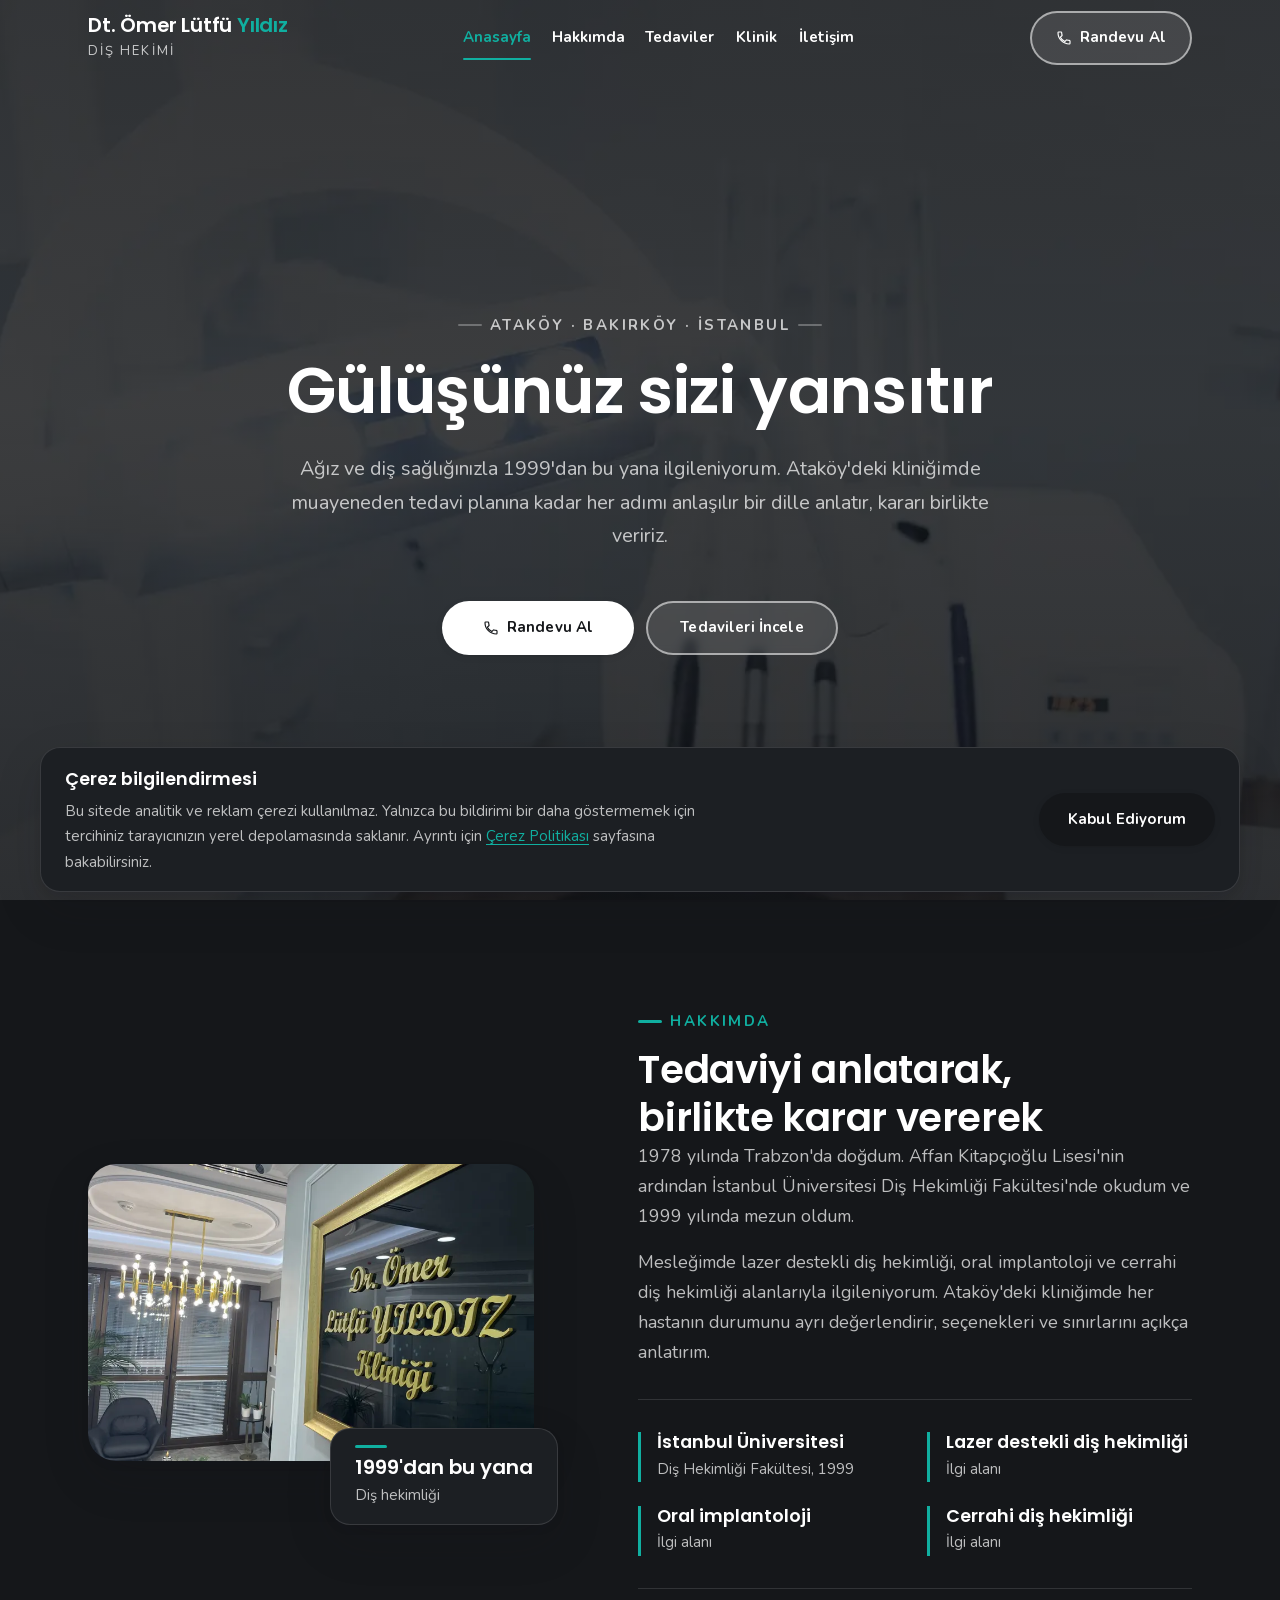
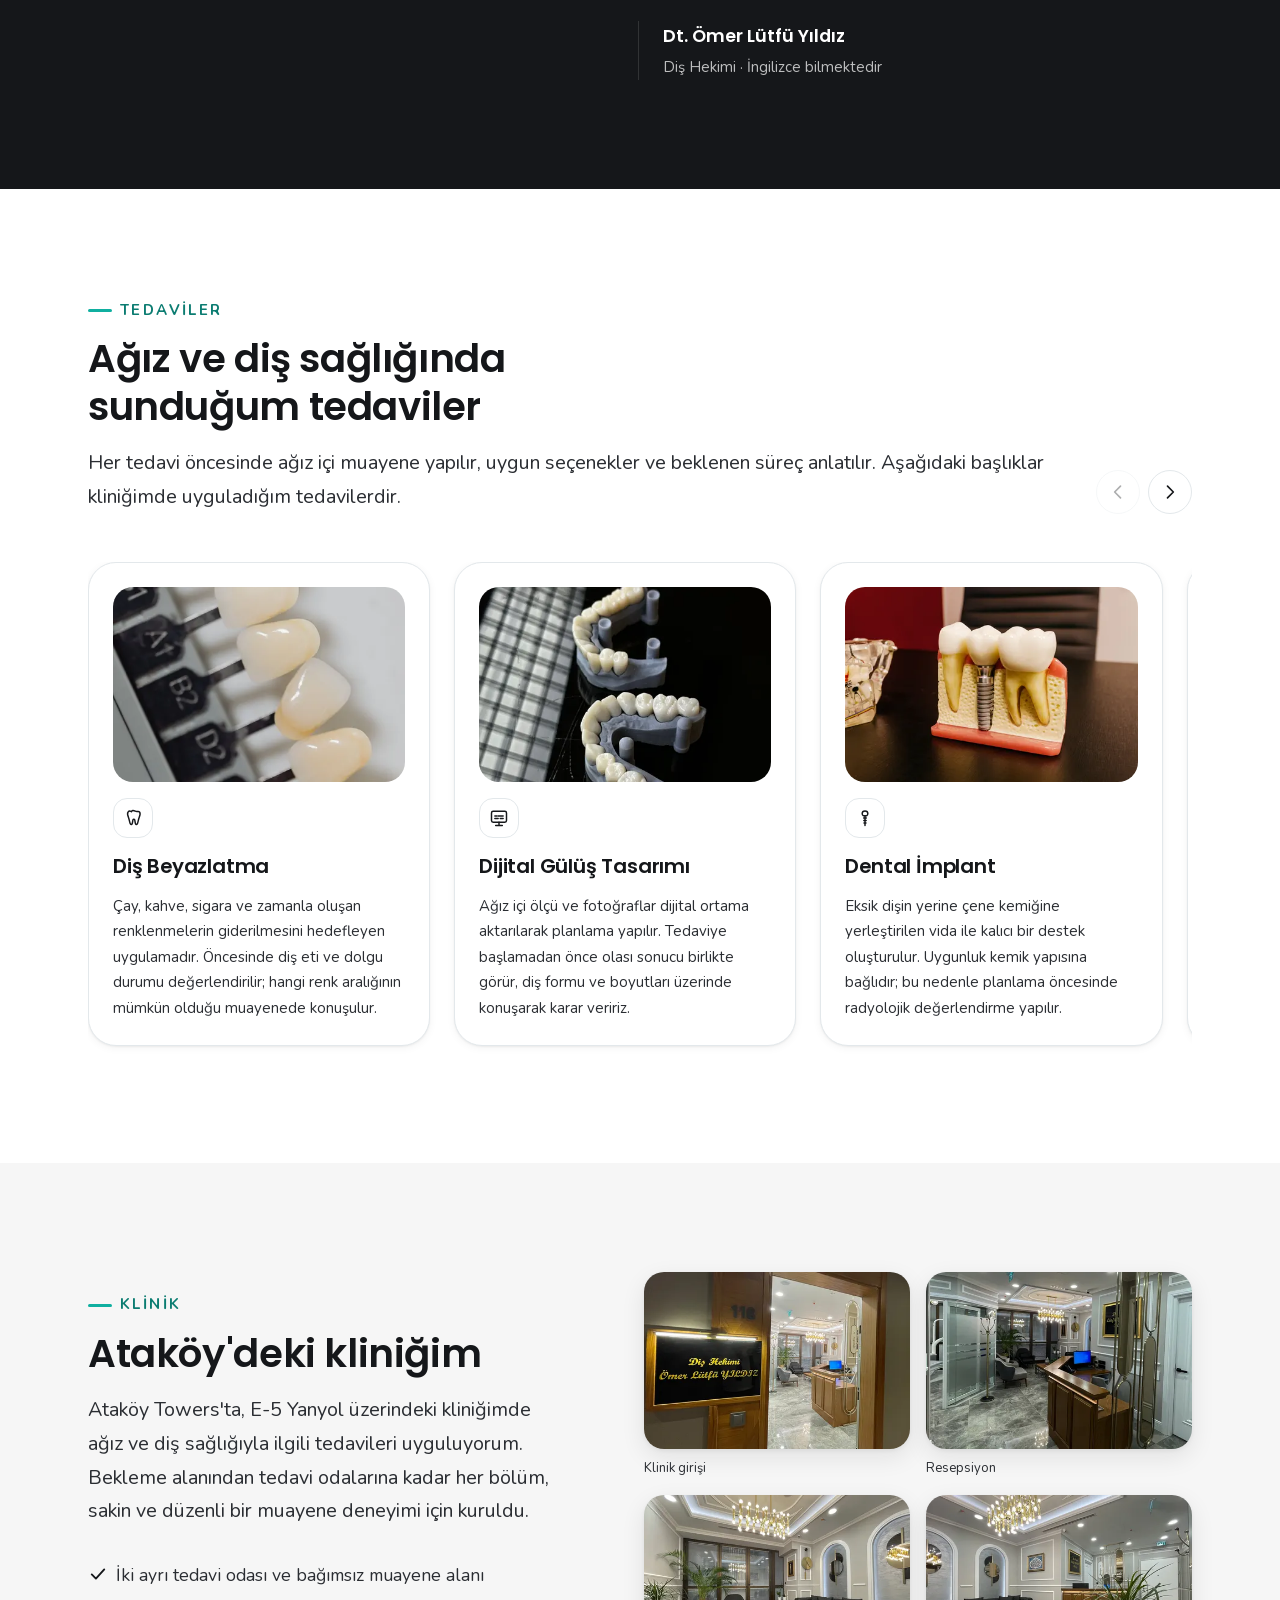
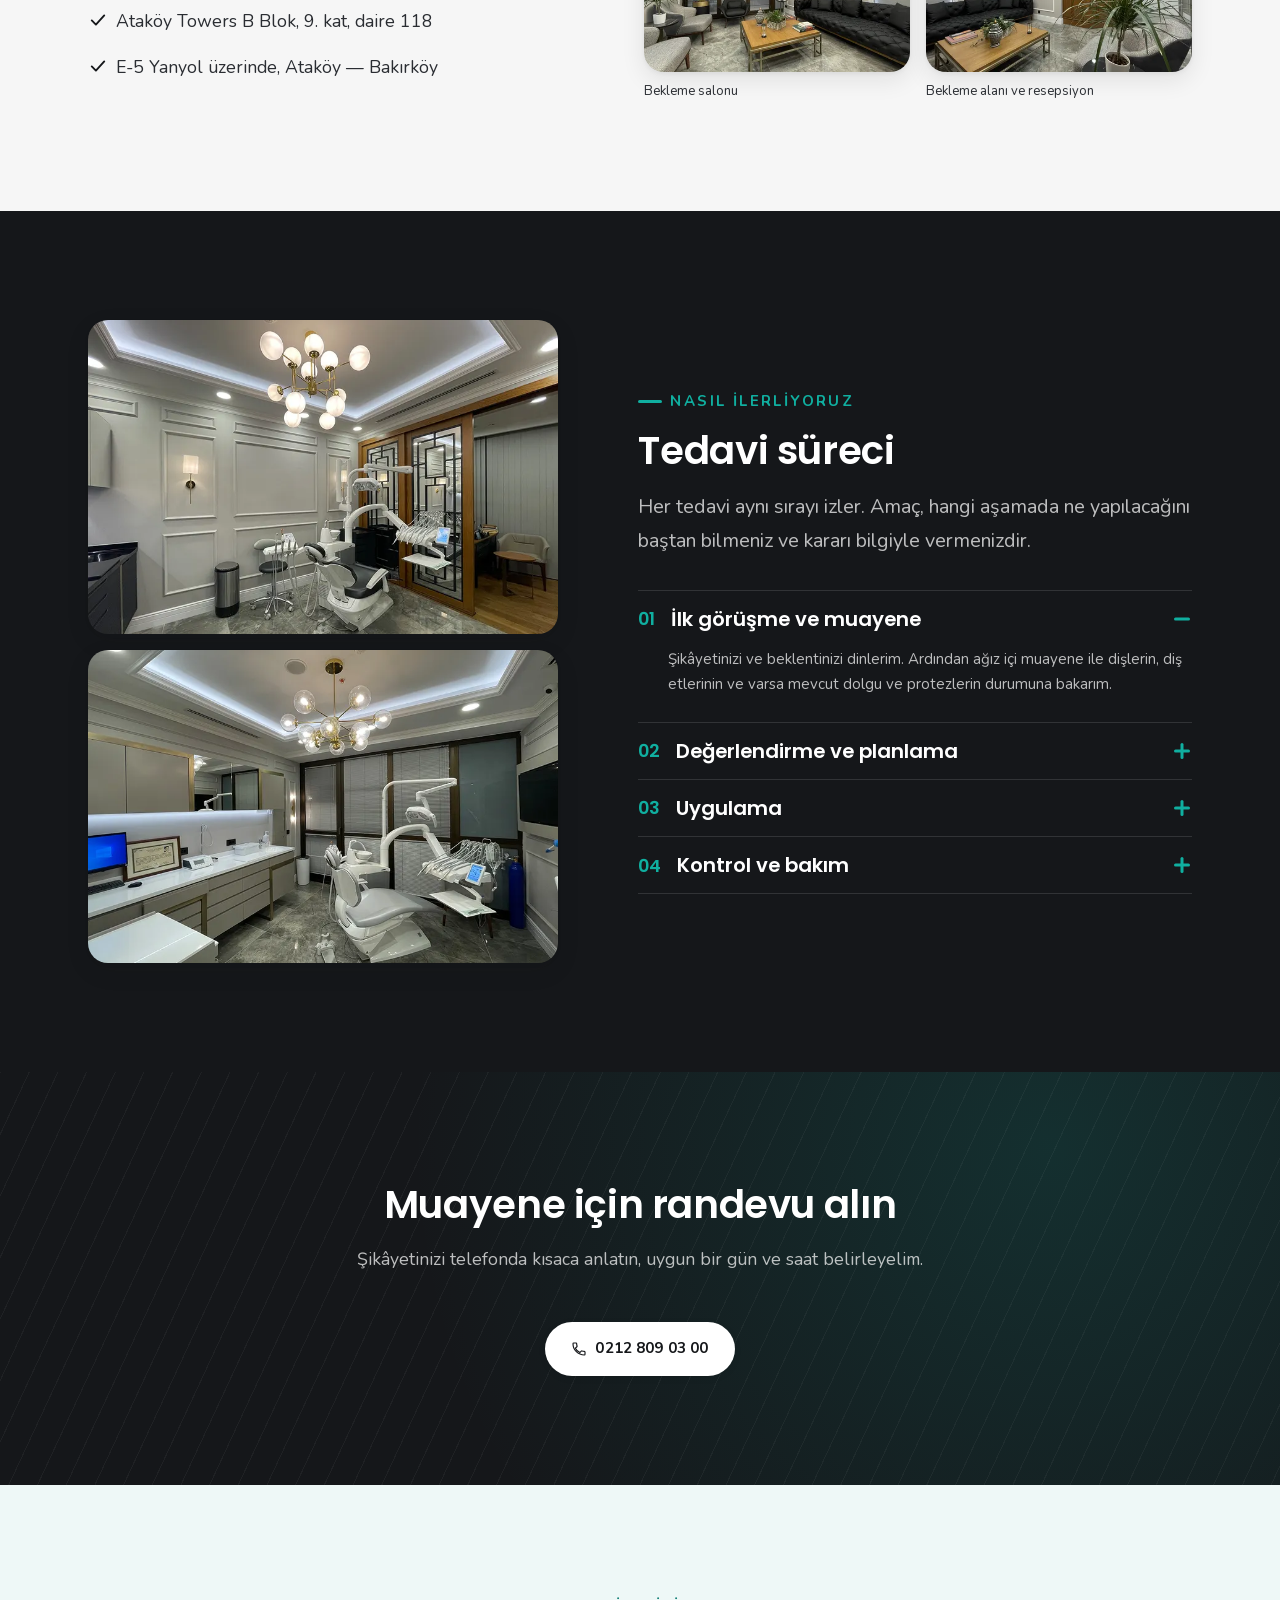
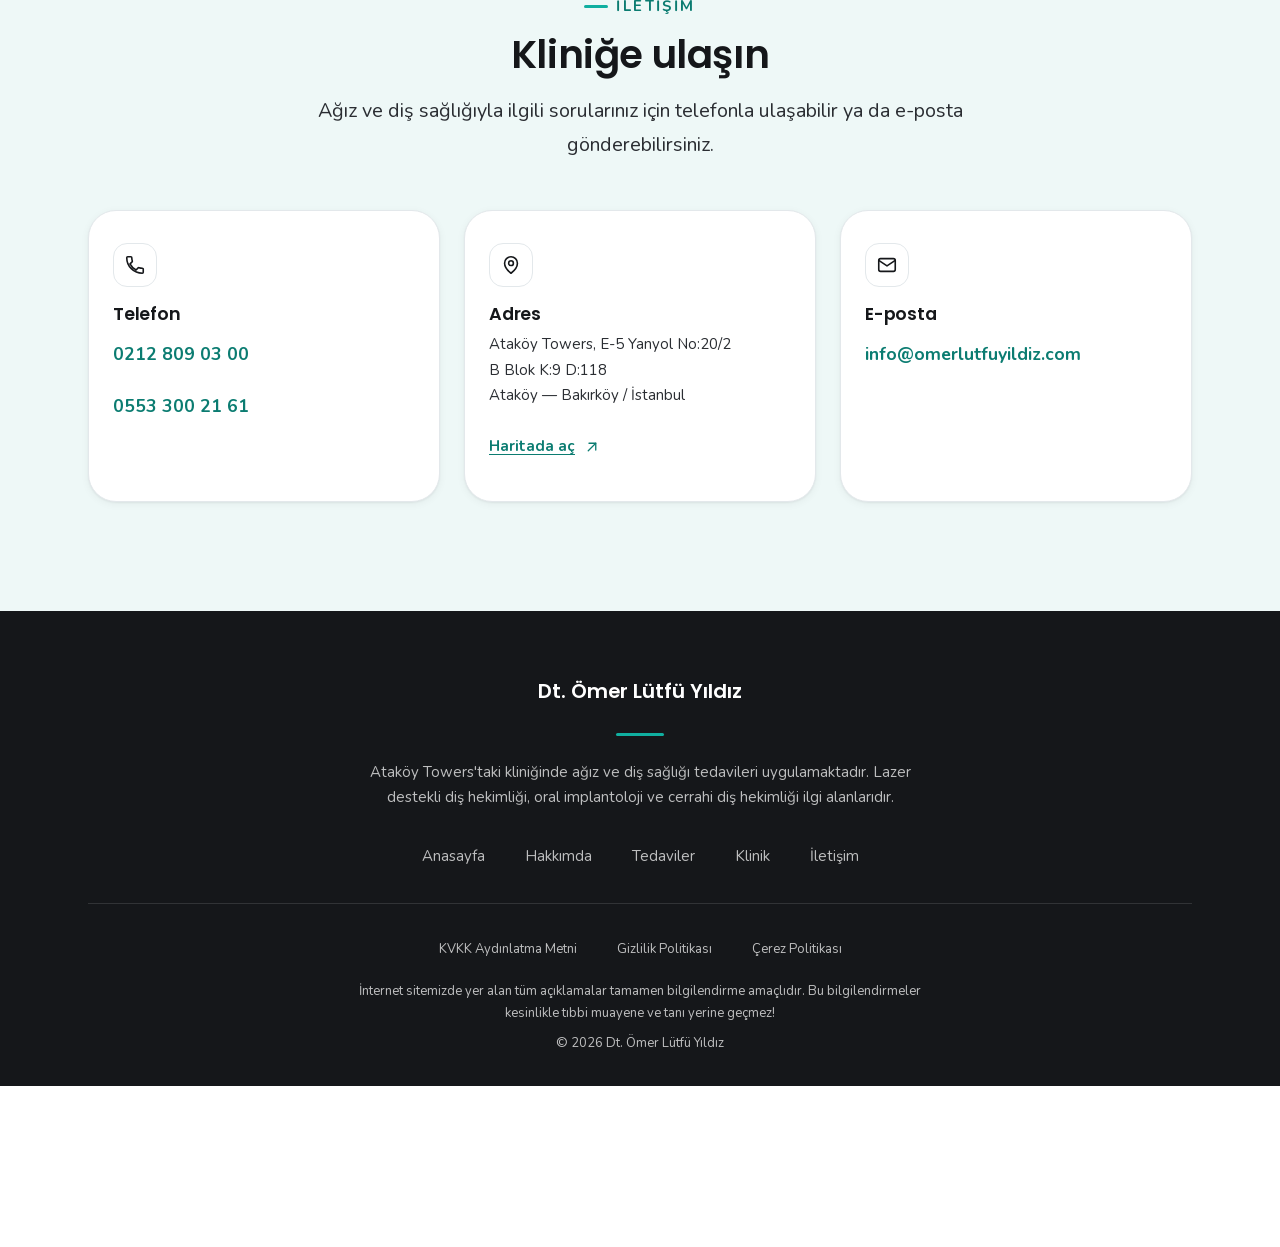
==== index.html @ c4a6704a "feat: put the CTA band on a photo background The appointment band was a flat charcoal block. It now " ====
<!doctype html>
<html lang="tr">
  <head>
    <meta charset="utf-8" />
    <meta name="viewport" content="width=device-width, initial-scale=1" />

    <title>Dt. Ömer Lütfü Yıldız | Diş Hekimi — Ataköy, İstanbul</title>
    <meta
      name="description"
      content="Dt. Ömer Lütfü Yıldız — 1999'dan bu yana diş hekimliği. Lazer destekli diş hekimliği, oral implantoloji ve cerrahi diş hekimliği. Ataköy Towers, Bakırköy / İstanbul."
    />
    <meta name="robots" content="noindex, nofollow" />
    <meta name="theme-color" content="#10afa0" />

    <meta property="og:type" content="website" />
    <meta property="og:locale" content="tr_TR" />
    <meta property="og:site_name" content="Dt. Ömer Lütfü Yıldız" />
    <meta property="og:title" content="Dt. Ömer Lütfü Yıldız | Diş Hekimi — Ataköy, İstanbul" />
    <meta
      property="og:description"
      content="1999'dan bu yana diş hekimliği. Lazer destekli diş hekimliği, oral implantoloji ve cerrahi diş hekimliği. Ataköy Towers, Bakırköy / İstanbul."
    />
    <meta property="og:image" content="https://gaviaworks-dev.github.io/omerlutfuyildiz/assets/img/hero-dental-unit-1440.webp" />
    <meta name="twitter:card" content="summary_large_image" />

    <link rel="icon" href="assets/img/favicon.svg" type="image/svg+xml" />
    <link rel="apple-touch-icon" href="assets/img/favicon.png" />

    <link rel="preload" href="assets/fonts/nunito-latin.woff2" as="font" type="font/woff2" crossorigin />
    <link rel="preload" href="assets/fonts/poppins-600-latin.woff2" as="font" type="font/woff2" crossorigin />
    <link
      rel="preload"
      as="image"
      href="assets/img/hero-dental-unit-1440.webp"
      imagesrcset="
        assets/img/hero-dental-unit-768.webp   768w,
        assets/img/hero-dental-unit-1080.webp 1080w,
        assets/img/hero-dental-unit-1440.webp 1440w,
        assets/img/hero-dental-unit-1920.webp 1920w
      "
      imagesizes="100vw"
      fetchpriority="high"
    />

    <link rel="stylesheet" href="assets/css/tokens.css" />
    <link rel="stylesheet" href="assets/css/main.css" />
  </head>

  <body>
    <a class="skip-link" href="#main-content">İçeriğe geç</a>

    <div class="site-top" data-header>
      <header class="site-header">
        <div class="container site-header__inner">
          <a class="site-header__logo" href="#anasayfa">
            <span class="site-header__logo-name">
              Dt. Ömer Lütfü <span class="site-header__logo-accent">Yıldız</span>
            </span>
            <span class="site-header__logo-role">Diş Hekimi</span>
          </a>

          <nav class="site-nav" id="site-nav" data-nav data-open="false" aria-label="Ana menü">
            <ul class="site-nav__list">
              <li class="site-nav__item"><a class="site-nav__link" href="#anasayfa">Anasayfa</a></li>
              <li class="site-nav__item"><a class="site-nav__link" href="#hakkimda">Hakkımda</a></li>
              <li class="site-nav__item"><a class="site-nav__link" href="#tedaviler">Tedaviler</a></li>
              <li class="site-nav__item"><a class="site-nav__link" href="#klinik">Klinik</a></li>
              <li class="site-nav__item"><a class="site-nav__link" href="#iletisim">İletişim</a></li>
            </ul>
            <a class="button button--primary site-nav__cta" href="tel:+902128090300">
              <svg class="button__icon" viewBox="0 0 24 24" aria-hidden="true" focusable="false">
                <path d="M6.6 10.8a15.1 15.1 0 0 0 6.6 6.6l2.2-2.2a1 1 0 0 1 1-.25 11.4 11.4 0 0 0 3.6.58 1 1 0 0 1 1 1V20a1 1 0 0 1-1 1A17 17 0 0 1 3 4a1 1 0 0 1 1-1h3.5a1 1 0 0 1 1 1c0 1.25.2 2.45.57 3.57a1 1 0 0 1-.25 1z" />
              </svg>
              Randevu Al
            </a>
          </nav>

          <div class="site-header__actions">
            <a
              class="button button--primary site-header__cta"
              href="tel:+902128090300"
              aria-label="Randevu için arayın: 0212 809 03 00"
            >
              <svg class="button__icon" viewBox="0 0 24 24" aria-hidden="true" focusable="false">
                <path d="M6.6 10.8a15.1 15.1 0 0 0 6.6 6.6l2.2-2.2a1 1 0 0 1 1-.25 11.4 11.4 0 0 0 3.6.58 1 1 0 0 1 1 1V20a1 1 0 0 1-1 1A17 17 0 0 1 3 4a1 1 0 0 1 1-1h3.5a1 1 0 0 1 1 1c0 1.25.2 2.45.57 3.57a1 1 0 0 1-.25 1z" />
              </svg>
              Randevu Al
            </a>

            <button
              class="nav-toggle"
              type="button"
              data-nav-toggle
              aria-expanded="false"
              aria-controls="site-nav"
              aria-label="Menüyü aç"
            >
              <span class="nav-toggle__bars" aria-hidden="true">
                <span class="nav-toggle__bar"></span>
                <span class="nav-toggle__bar"></span>
                <span class="nav-toggle__bar"></span>
              </span>
            </button>
          </div>
        </div>
      </header>
    </div>

    <main id="main-content">
      <!-- HERO -->
      <section class="hero" id="anasayfa" aria-labelledby="hero-title">
        <div class="hero__media">
          <img
            class="hero__image"
            src="assets/img/hero-dental-unit-1440.webp"
            srcset="
              assets/img/hero-dental-unit-768.webp   768w,
              assets/img/hero-dental-unit-1080.webp 1080w,
              assets/img/hero-dental-unit-1440.webp 1440w,
              assets/img/hero-dental-unit-1920.webp 1920w
            "
            sizes="100vw"
            alt="Diş ünitesinin çalışma lambası ve el aletleri"
            width="1920"
            height="1080"
            fetchpriority="high"
            decoding="async"
          />
        </div>
        <div class="hero__overlay" aria-hidden="true"></div>

        <div class="container hero__inner">
          <div class="hero__content">
            <p class="hero__eyebrow">Ataköy · Bakırköy · İstanbul</p>
            <h1 class="hero__title" id="hero-title">Gülüşünüz sizi yansıtır</h1>
            <p class="hero__text">
              Ağız ve diş sağlığınızla 1999'dan bu yana ilgileniyorum. Ataköy'deki
              kliniğimde muayeneden tedavi planına kadar her adımı anlaşılır bir
              dille anlatır, kararı birlikte veririz.
            </p>

            <div class="hero__actions">
              <a
                class="button button--primary"
                href="tel:+902128090300"
                aria-label="Randevu için arayın: 0212 809 03 00"
              >
                <svg class="button__icon" viewBox="0 0 24 24" aria-hidden="true" focusable="false">
                  <path d="M6.6 10.8a15.1 15.1 0 0 0 6.6 6.6l2.2-2.2a1 1 0 0 1 1-.25 11.4 11.4 0 0 0 3.6.58 1 1 0 0 1 1 1V20a1 1 0 0 1-1 1A17 17 0 0 1 3 4a1 1 0 0 1 1-1h3.5a1 1 0 0 1 1 1c0 1.25.2 2.45.57 3.57a1 1 0 0 1-.25 1z" />
                </svg>
                Randevu Al
              </a>
              <a class="button button--ghost-light" href="#tedaviler">Tedavileri İncele</a>
            </div>
          </div>
        </div>

        <div class="hero__scroll-hint" aria-hidden="true">
          <span class="hero__scroll-line"></span>
          <span>Aşağı kaydırın</span>
        </div>
      </section>

      <!-- HAKKIMDA -->
      <section class="section section--dark about" id="hakkimda" aria-labelledby="about-title" data-reveal>
        <div class="container about__grid">
          <div class="about__media">
            <img
              class="about__photo"
              src="assets/img/about-clinic-sign-800.webp"
              srcset="assets/img/about-clinic-sign-480.webp 480w, assets/img/about-clinic-sign-800.webp 800w"
              sizes="(min-width: 64rem) 40vw, 90vw"
              alt="Klinik girişindeki Dr. Ömer Lütfü Yıldız Kliniği tabelası"
              width="800"
              height="533"
              loading="lazy"
              decoding="async"
            />
            <p class="about__badge">
              <span class="about__badge-title">1999'dan bu yana</span>
              <span class="about__badge-text">Diş hekimliği</span>
            </p>
          </div>

          <div class="about__body">
            <p class="eyebrow">Hakkımda</p>
            <h2 class="section__title" id="about-title">
              Tedaviyi anlatarak, birlikte karar vererek
            </h2>

            <p class="about__text">
              1978 yılında Trabzon'da doğdum. Affan Kitapçıoğlu Lisesi'nin
              ardından İstanbul Üniversitesi Diş Hekimliği Fakültesi'nde okudum
              ve 1999 yılında mezun oldum.
            </p>
            <p class="about__text">
              Mesleğimde lazer destekli diş hekimliği, oral implantoloji ve
              cerrahi diş hekimliği alanlarıyla ilgileniyorum. Ataköy'deki
              kliniğimde her hastanın durumunu ayrı değerlendirir, seçenekleri
              ve sınırlarını açıkça anlatırım.
            </p>

            <ul class="about__facts">
              <li class="about__fact">
                <span class="about__fact-value">İstanbul Üniversitesi</span>
                <span class="about__fact-label">Diş Hekimliği Fakültesi, 1999</span>
              </li>
              <li class="about__fact">
                <span class="about__fact-value">Lazer destekli diş hekimliği</span>
                <span class="about__fact-label">İlgi alanı</span>
              </li>
              <li class="about__fact">
                <span class="about__fact-value">Oral implantoloji</span>
                <span class="about__fact-label">İlgi alanı</span>
              </li>
              <li class="about__fact">
                <span class="about__fact-value">Cerrahi diş hekimliği</span>
                <span class="about__fact-label">İlgi alanı</span>
              </li>
            </ul>

            <p class="about__signature">
              <span class="about__signature-name">Dt. Ömer Lütfü Yıldız</span>
              <span class="about__signature-role">Diş Hekimi · İngilizce bilmektedir</span>
            </p>
          </div>
        </div>
      </section>

      <!-- TEDAVİLER -->
      <section class="section section--light treatments" id="tedaviler" aria-labelledby="treatments-title" data-reveal>
        <div class="container">
          <div class="treatments__head">
            <div class="section__head">
            <p class="eyebrow">Tedaviler</p>
            <h2 class="section__title" id="treatments-title">
              Ağız ve diş sağlığında sunduğum tedaviler
            </h2>
            <p class="section__lead">
              Her tedavi öncesinde ağız içi muayene yapılır, uygun seçenekler ve
              beklenen süreç anlatılır. Aşağıdaki başlıklar kliniğimde
              uyguladığım tedavilerdir.
            </p>
          </div>
            <div class="slider__controls">
              <button class="slider__button" type="button" data-slider-prev
                      aria-label="Önceki tedavi kartları" aria-controls="treatments-track">
                <svg class="slider__icon" viewBox="0 0 24 24" aria-hidden="true" focusable="false"><path d="M15 5 8 12l7 7" /></svg>
              </button>
              <button class="slider__button" type="button" data-slider-next
                      aria-label="Sonraki tedavi kartları" aria-controls="treatments-track">
                <svg class="slider__icon" viewBox="0 0 24 24" aria-hidden="true" focusable="false"><path d="m9 5 7 7-7 7" /></svg>
              </button>
            </div>
          </div>

          <ul class="treatments__track" id="treatments-track" data-slider-track tabindex="0" role="group"
              aria-label="Tedavi kartları — yatay kaydırılabilir liste">
            <li>
              <article class="treatment-card">
                <img
                  class="treatment-card__image"
                  src="assets/img/treatment-whitening-720.webp"
                  srcset="assets/img/treatment-whitening-480.webp 480w, assets/img/treatment-whitening-720.webp 720w"
                  sizes="(min-width: 64rem) 31vw, (min-width: 40rem) 46vw, 82vw"
                  alt="Diş renk skalasındaki numaralı ton örnekleri"
                  width="720"
                  height="480"
                  loading="lazy"
                  decoding="async"
                />
                <span class="treatment-card__icon-box">
                <svg class="treatment-card__icon" viewBox="0 0 24 24" aria-hidden="true" focusable="false">
                  <path d="M12 3c2.2 0 3 1.2 4.5 1.2S19 3.6 20 5c1 1.4.4 4-.6 6.4-.9 2.2-1.2 5.4-2 7.3-.5 1.3-1.9 1.5-2.4.2-.5-1.3-.6-3.6-1-4.7-.4-1.1-1.6-1.1-2 0-.4 1.1-.5 3.4-1 4.7-.5 1.3-1.9 1.1-2.4-.2-.8-1.9-1.1-5.1-2-7.3C5.6 9 5 6.4 6 5c1-1.4 2-1.8 3.5-.8S9.8 3 12 3Z" />
                </svg>
              </span>
                <h3 class="treatment-card__title">Diş Beyazlatma</h3>
                <p class="treatment-card__text">
                Çay, kahve, sigara ve zamanla oluşan renklenmelerin giderilmesini
                hedefleyen uygulamadır. Öncesinde diş eti ve dolgu durumu
                değerlendirilir; hangi renk aralığının mümkün olduğu muayenede
                konuşulur.
              </p>
              </article>
            </li>

            <li>
              <article class="treatment-card">
                <img
                  class="treatment-card__image"
                  src="assets/img/treatment-digital-720.webp"
                  srcset="assets/img/treatment-digital-480.webp 480w, assets/img/treatment-digital-720.webp 720w"
                  sizes="(min-width: 64rem) 31vw, (min-width: 40rem) 46vw, 82vw"
                  alt="Üç boyutlu baskıyla üretilmiş diş modelleri"
                  width="720"
                  height="480"
                  loading="lazy"
                  decoding="async"
                />
                <span class="treatment-card__icon-box">
                <svg class="treatment-card__icon" viewBox="0 0 24 24" aria-hidden="true" focusable="false">
                  <rect x="3" y="4" width="18" height="13" rx="2" />
                  <path d="M8 21h8M12 17v4M7 9.5h2.5M11 9.5h6M7 12.5h4M13.5 12.5h3.5" />
                </svg>
              </span>
                <h3 class="treatment-card__title">Dijital Gülüş Tasarımı</h3>
                <p class="treatment-card__text">
                Ağız içi ölçü ve fotoğraflar dijital ortama aktarılarak planlama
                yapılır. Tedaviye başlamadan önce olası sonucu birlikte görür,
                diş formu ve boyutları üzerinde konuşarak karar veririz.
              </p>
              </article>
            </li>

            <li>
              <article class="treatment-card">
                <img
                  class="treatment-card__image"
                  src="assets/img/treatment-implant-720.webp"
                  srcset="assets/img/treatment-implant-480.webp 480w, assets/img/treatment-implant-720.webp 720w"
                  sizes="(min-width: 64rem) 31vw, (min-width: 40rem) 46vw, 82vw"
                  alt="Çene kesiti modeli üzerinde implant vidası"
                  width="720"
                  height="480"
                  loading="lazy"
                  decoding="async"
                />
                <span class="treatment-card__icon-box">
                <svg class="treatment-card__icon" viewBox="0 0 24 24" aria-hidden="true" focusable="false">
                  <path d="M12 3.5c1.9 0 3.4 1.4 3.4 3.2 0 1.1-.5 2-1.3 2.6H9.9c-.8-.6-1.3-1.5-1.3-2.6C8.6 4.9 10.1 3.5 12 3.5Z" />
                  <path d="M10.4 12h3.2M10.6 15h2.8M10.8 18h2.4M12 9.3V21" />
                </svg>
              </span>
                <h3 class="treatment-card__title">Dental İmplant</h3>
                <p class="treatment-card__text">
                Eksik dişin yerine çene kemiğine yerleştirilen vida ile kalıcı bir
                destek oluşturulur. Uygunluk kemik yapısına bağlıdır; bu nedenle
                planlama öncesinde radyolojik değerlendirme yapılır.
              </p>
              </article>
            </li>

            <li>
              <article class="treatment-card">
                <img
                  class="treatment-card__image"
                  src="assets/img/treatment-smile-design-720.webp"
                  srcset="assets/img/treatment-smile-design-480.webp 480w, assets/img/treatment-smile-design-720.webp 720w"
                  sizes="(min-width: 64rem) 31vw, (min-width: 40rem) 46vw, 82vw"
                  alt="Artikülatöre yerleştirilmiş alçı çene modeli"
                  width="720"
                  height="480"
                  loading="lazy"
                  decoding="async"
                />
                <span class="treatment-card__icon-box">
                <svg class="treatment-card__icon" viewBox="0 0 24 24" aria-hidden="true" focusable="false">
                  <path d="M3.5 10.5c3-2.5 14-2.5 17 0-1 5.5-4.4 8.5-8.5 8.5s-7.5-3-8.5-8.5Z" />
                  <path d="M7.2 11.3v4.1M11 11v5.4M15 11v4.9" />
                </svg>
              </span>
                <h3 class="treatment-card__title">Gülüş Tasarımı</h3>
                <p class="treatment-card__text">
                Dişlerin biçimi, dizilimi ve diş eti görünümü yüz hatlarıyla
                birlikte ele alınır. Amaç abartılı bir değişim değil, kişinin
                yüzüne uyan dengeli ve doğal bir görünümdür.
              </p>
              </article>
            </li>

            <li>
              <article class="treatment-card">
                <img
                  class="treatment-card__image"
                  src="assets/img/treatment-veneer-720.webp"
                  srcset="assets/img/treatment-veneer-480.webp 480w, assets/img/treatment-veneer-720.webp 720w"
                  sizes="(min-width: 64rem) 31vw, (min-width: 40rem) 46vw, 82vw"
                  alt="Model üzerinde seramik kaplama parçaları"
                  width="720"
                  height="480"
                  loading="lazy"
                  decoding="async"
                />
                <span class="treatment-card__icon-box">
                <svg class="treatment-card__icon" viewBox="0 0 24 24" aria-hidden="true" focusable="false">
                  <path d="M12 4.2c1.8 0 2.5 1 3.7 1 1.2 0 2-.5 2.8.7.8 1.2.3 3.3-.5 5.3-.7 1.8-1 4.4-1.6 6-.4 1-1.6 1.2-2 .1-.4-1-.5-3-.8-3.9-.3-.9-1.3-.9-1.6 0-.3.9-.4 2.9-.8 3.9-.4 1.1-1.6.9-2-.1-.6-1.6-.9-4.2-1.6-6-.8-2-1.3-4.1-.5-5.3.8-1.2 1.6-.7 2.8-.7 1.2 0 1.9-1 3.7-1Z" />
                  <path d="m17.6 4.9 3-1.6M18.6 7.4l2.9.3" />
                </svg>
              </span>
                <h3 class="treatment-card__title">Diş Estetiği</h3>
                <p class="treatment-card__text">
                Kırık, aşınmış veya boyut olarak uyumsuz dişlerde görünümü
                düzeltmeye yönelik uygulamaların tümünü kapsar. Hangi yöntemin
                uygun olduğu dişin sağlam doku miktarına göre belirlenir.
              </p>
              </article>
            </li>
          </ul>
        </div>
      </section>

      <!-- KLİNİK -->
      <section class="section section--surface clinic" id="klinik" aria-labelledby="clinic-title" data-reveal>
        <div class="container clinic__grid">
          <div class="clinic__body">
            <p class="eyebrow">Klinik</p>
            <h2 class="section__title" id="clinic-title">Ataköy'deki kliniğim</h2>
            <p class="section__lead">
              Ataköy Towers'ta, E-5 Yanyol üzerindeki kliniğimde ağız ve diş
              sağlığıyla ilgili tedavileri uyguluyorum. Bekleme alanından tedavi
              odalarına kadar her bölüm, sakin ve düzenli bir muayene deneyimi
              için kuruldu.
            </p>

            <ul class="clinic__list">
              <li class="clinic__list-item">
                <svg class="clinic__list-icon" viewBox="0 0 24 24" aria-hidden="true" focusable="false">
                  <path d="m4.5 12.5 5 5 10-11" />
                </svg>
                <span>İki ayrı tedavi odası ve bağımsız muayene alanı</span>
              </li>
              <li class="clinic__list-item">
                <svg class="clinic__list-icon" viewBox="0 0 24 24" aria-hidden="true" focusable="false">
                  <path d="m4.5 12.5 5 5 10-11" />
                </svg>
                <span>Ataköy Towers B Blok, 9. kat, daire 118</span>
              </li>
              <li class="clinic__list-item">
                <svg class="clinic__list-icon" viewBox="0 0 24 24" aria-hidden="true" focusable="false">
                  <path d="m4.5 12.5 5 5 10-11" />
                </svg>
                <span>E-5 Yanyol üzerinde, Ataköy — Bakırköy</span>
              </li>
            </ul>
          </div>

          <div class="clinic__gallery">
            <figure class="clinic__figure">
              <img
                class="clinic__image"
                src="assets/img/clinic-entrance-800.webp"
                srcset="assets/img/clinic-entrance-480.webp 480w, assets/img/clinic-entrance-800.webp 800w"
                sizes="(min-width: 64rem) 25vw, 45vw"
                alt="Klinik girişi ve kapıdaki Diş Hekimi Ömer Lütfü Yıldız plaketi"
                width="800"
                height="533"
                loading="lazy"
                decoding="async"
              />
              <figcaption class="clinic__caption">Klinik girişi</figcaption>
            </figure>

            <figure class="clinic__figure">
              <img
                class="clinic__image"
                src="assets/img/clinic-reception-800.webp"
                srcset="assets/img/clinic-reception-480.webp 480w, assets/img/clinic-reception-800.webp 800w"
                sizes="(min-width: 64rem) 25vw, 45vw"
                alt="Kliniğin resepsiyon bankosu ve bekleme alanına açılan koridor"
                width="800"
                height="533"
                loading="lazy"
                decoding="async"
              />
              <figcaption class="clinic__caption">Resepsiyon</figcaption>
            </figure>

            <figure class="clinic__figure">
              <img
                class="clinic__image"
                src="assets/img/clinic-lounge-800.webp"
                srcset="assets/img/clinic-lounge-480.webp 480w, assets/img/clinic-lounge-800.webp 800w"
                sizes="(min-width: 64rem) 25vw, 45vw"
                alt="Kliniğin bekleme salonu, oturma grubu ve aydınlatma"
                width="800"
                height="533"
                loading="lazy"
                decoding="async"
              />
              <figcaption class="clinic__caption">Bekleme salonu</figcaption>
            </figure>

            <figure class="clinic__figure">
              <img
                class="clinic__image"
                src="assets/img/clinic-lobby-800.webp"
                srcset="assets/img/clinic-lobby-480.webp 480w, assets/img/clinic-lobby-800.webp 800w"
                sizes="(min-width: 64rem) 25vw, 45vw"
                alt="Bekleme alanından resepsiyona bakış, duvarda klinik tabelası"
                width="800"
                height="533"
                loading="lazy"
                decoding="async"
              />
              <figcaption class="clinic__caption">Bekleme alanı ve resepsiyon</figcaption>
            </figure>
          </div>
        </div>
      </section>

      <!-- TEDAVİ SÜRECİ -->
      <section class="section section--dark process" id="surec" aria-labelledby="process-title" data-reveal>
        <div class="container process__grid">
          <div class="process__media">
            <img
              class="process__image"
              src="assets/img/process-treatment-room-760.webp"
              srcset="assets/img/process-treatment-room-420.webp 420w, assets/img/process-treatment-room-760.webp 760w"
              sizes="(min-width: 64rem) 38vw, 90vw"
              alt="Kliniğin birinci tedavi odası ve diş ünitesi"
              width="760"
              height="507"
              loading="lazy"
              decoding="async"
            />
            <img
              class="process__image"
              src="assets/img/process-operatory-760.webp"
              srcset="assets/img/process-operatory-420.webp 420w, assets/img/process-operatory-760.webp 760w"
              sizes="(min-width: 64rem) 38vw, 90vw"
              alt="Kliniğin ikinci tedavi odası, ünite ve çalışma tezgâhı"
              width="760"
              height="507"
              loading="lazy"
              decoding="async"
            />
          </div>

          <div class="process__body">
            <p class="eyebrow">Nasıl ilerliyoruz</p>
            <h2 class="section__title" id="process-title">Tedavi süreci</h2>
            <p class="section__lead">
              Her tedavi aynı sırayı izler. Amaç, hangi aşamada ne yapılacağını
              baştan bilmeniz ve kararı bilgiyle vermenizdir.
            </p>

            <div class="accordion" data-accordion>
              <div class="accordion__item">
                <h3 class="accordion__heading">
                  <button class="accordion__trigger" type="button" id="acc-t-1" aria-expanded="true" aria-controls="acc-p-1">
                    <span class="accordion__index">01</span>
                    <span class="accordion__label">İlk görüşme ve muayene</span>
                    <span class="accordion__icon" aria-hidden="true"></span>
                  </button>
                </h3>
                <div class="accordion__panel" id="acc-p-1" role="region" aria-labelledby="acc-t-1">
                  <div class="accordion__content">
                    <p>
                      Şikâyetinizi ve beklentinizi dinlerim. Ardından ağız içi
                      muayene ile dişlerin, diş etlerinin ve varsa mevcut
                      dolgu ve protezlerin durumuna bakarım.
                    </p>
                  </div>
                </div>
              </div>

              <div class="accordion__item">
                <h3 class="accordion__heading">
                  <button class="accordion__trigger" type="button" id="acc-t-2" aria-expanded="false" aria-controls="acc-p-2">
                    <span class="accordion__index">02</span>
                    <span class="accordion__label">Değerlendirme ve planlama</span>
                    <span class="accordion__icon" aria-hidden="true"></span>
                  </button>
                </h3>
                <div class="accordion__panel" id="acc-p-2" role="region" aria-labelledby="acc-t-2">
                  <div class="accordion__content">
                    <p>
                      Gerekli görüntüleme ve ölçüler alınır. Uygun tedavi
                      seçenekleri, her birinin gerektirdiği süre ve sınırları
                      anlatılır; hangisiyle ilerleyeceğimize birlikte karar
                      veririz.
                    </p>
                  </div>
                </div>
              </div>

              <div class="accordion__item">
                <h3 class="accordion__heading">
                  <button class="accordion__trigger" type="button" id="acc-t-3" aria-expanded="false" aria-controls="acc-p-3">
                    <span class="accordion__index">03</span>
                    <span class="accordion__label">Uygulama</span>
                    <span class="accordion__icon" aria-hidden="true"></span>
                  </button>
                </h3>
                <div class="accordion__panel" id="acc-p-3" role="region" aria-labelledby="acc-t-3">
                  <div class="accordion__content">
                    <p>
                      Planlanan tedavi, gereken seans sayısına bölünerek
                      uygulanır. Her seans öncesinde o gün ne yapılacağı,
                      sonrasında nelere dikkat etmeniz gerektiği anlatılır.
                    </p>
                  </div>
                </div>
              </div>

              <div class="accordion__item">
                <h3 class="accordion__heading">
                  <button class="accordion__trigger" type="button" id="acc-t-4" aria-expanded="false" aria-controls="acc-p-4">
                    <span class="accordion__index">04</span>
                    <span class="accordion__label">Kontrol ve bakım</span>
                    <span class="accordion__icon" aria-hidden="true"></span>
                  </button>
                </h3>
                <div class="accordion__panel" id="acc-p-4" role="region" aria-labelledby="acc-t-4">
                  <div class="accordion__content">
                    <p>
                      Tedavi tamamlandıktan sonra kontrol randevusu planlanır.
                      Günlük ağız bakımı ve düzenli kontrollerin sıklığı,
                      uygulanan tedaviye göre ayrıca konuşulur.
                    </p>
                  </div>
                </div>
              </div>
            </div>
          </div>
        </div>
      </section>

      <!-- RANDEVU CTA -->
      <section class="cta" id="randevu" aria-labelledby="cta-title" data-reveal>
        <div class="cta__media">
          <img
            class="cta__image"
            src="assets/img/cta-treatment-room-1440.webp"
            srcset="
              assets/img/cta-treatment-room-768.webp   768w,
              assets/img/cta-treatment-room-1440.webp 1440w,
              assets/img/cta-treatment-room-1920.webp 1920w
            "
            sizes="100vw"
            alt=""
            width="1920"
            height="686"
            loading="lazy"
            decoding="async"
          />
        </div>
        <span class="cta__pattern" aria-hidden="true"></span>
        <div class="container">
          <h2 class="cta__title" id="cta-title">Muayene için randevu alın</h2>
          <p class="cta__text">
            Şikâyetinizi telefonda kısaca anlatın, uygun bir gün ve saat
            belirleyelim.
          </p>
          <a
            class="button button--primary cta__button"
            href="tel:+902128090300"
            aria-label="Randevu için arayın: 0212 809 03 00"
          >
            <svg class="button__icon" viewBox="0 0 24 24" aria-hidden="true" focusable="false">
              <path d="M6.6 10.8a15.1 15.1 0 0 0 6.6 6.6l2.2-2.2a1 1 0 0 1 1-.25 11.4 11.4 0 0 0 3.6.58 1 1 0 0 1 1 1V20a1 1 0 0 1-1 1A17 17 0 0 1 3 4a1 1 0 0 1 1-1h3.5a1 1 0 0 1 1 1c0 1.25.2 2.45.57 3.57a1 1 0 0 1-.25 1z" />
            </svg>
            0212 809 03 00
          </a>
        </div>
      </section>

      <!-- İLETİŞİM -->
      <section class="section section--alt contact" id="iletisim" aria-labelledby="contact-title" data-reveal>
        <div class="container">
          <div class="section__head section__head--center">
            <p class="eyebrow">İletişim</p>
            <h2 class="section__title" id="contact-title">Kliniğe ulaşın</h2>
            <p class="section__lead">
              Ağız ve diş sağlığıyla ilgili sorularınız için telefonla
              ulaşabilir ya da e-posta gönderebilirsiniz.
            </p>
          </div>

          <div class="contact__grid">
            <div class="contact-card">
              <span class="contact-card__icon-box">
                <svg class="contact-card__icon" viewBox="0 0 24 24" aria-hidden="true" focusable="false">
                  <path d="M6.6 10.8a15.1 15.1 0 0 0 6.6 6.6l2.2-2.2a1 1 0 0 1 1-.25 11.4 11.4 0 0 0 3.6.58 1 1 0 0 1 1 1V20a1 1 0 0 1-1 1A17 17 0 0 1 3 4a1 1 0 0 1 1-1h3.5a1 1 0 0 1 1 1c0 1.25.2 2.45.57 3.57a1 1 0 0 1-.25 1z" />
                </svg>
              </span>
              <h3 class="contact-card__title">Telefon</h3>
              <a class="contact-card__link" href="tel:+902128090300">0212 809 03 00</a>
              <a class="contact-card__link" href="tel:+905533002161">0553 300 21 61</a>
            </div>

            <div class="contact-card">
              <span class="contact-card__icon-box">
                <svg class="contact-card__icon" viewBox="0 0 24 24" aria-hidden="true" focusable="false">
                  <path d="M12 21s7-5.5 7-11a7 7 0 1 0-14 0c0 5.5 7 11 7 11Z" />
                  <circle cx="12" cy="10" r="2.6" />
                </svg>
              </span>
              <h3 class="contact-card__title">Adres</h3>
              <p class="contact-card__line">
                Ataköy Towers, E-5 Yanyol No:20/2<br />
                B Blok K:9 D:118<br />
                Ataköy — Bakırköy / İstanbul
              </p>
              <a
                class="contact__map-link"
                href="https://www.google.com/maps/search/?api=1&amp;query=Atak%C3%B6y%20Towers%20E-5%20Yanyol%20No%3A20%2F2%20B%20Blok%20Bak%C4%B1rk%C3%B6y%20%C4%B0stanbul"
                target="_blank"
                rel="noopener"
              >
                Haritada aç
                <svg class="icon" viewBox="0 0 24 24" aria-hidden="true" focusable="false">
                  <path d="M7 17 17 7" /><path d="M8 7h9v9" />
                </svg>
                <span class="visually-hidden">(yeni sekmede açılır)</span>
              </a>
            </div>

            <div class="contact-card">
              <span class="contact-card__icon-box">
                <svg class="contact-card__icon" viewBox="0 0 24 24" aria-hidden="true" focusable="false">
                  <rect x="3" y="5" width="18" height="14" rx="2" />
                  <path d="m3 7 9 6 9-6" />
                </svg>
              </span>
              <h3 class="contact-card__title">E-posta</h3>
              <a class="contact-card__link" href="mailto:info@omerlutfuyildiz.com">
                info@omerlutfuyildiz.com
              </a>
            </div>
          </div>
        </div>
      </section>
    </main>

    <footer class="site-footer">
      <div class="container site-footer__inner">
        <p class="site-footer__brand">Dt. Ömer Lütfü Yıldız</p>
        <span class="site-footer__rule" aria-hidden="true"></span>
        <p class="site-footer__tagline">
          Ataköy Towers'taki kliniğinde ağız ve diş sağlığı tedavileri
          uygulamaktadır. Lazer destekli diş hekimliği, oral implantoloji ve
          cerrahi diş hekimliği ilgi alanlarıdır.
        </p>

        <nav class="site-footer__nav" aria-label="Alt menü">
          <ul>
            <li><a href="#anasayfa">Anasayfa</a></li>
            <li><a href="#hakkimda">Hakkımda</a></li>
            <li><a href="#tedaviler">Tedaviler</a></li>
            <li><a href="#klinik">Klinik</a></li>
            <li><a href="#iletisim">İletişim</a></li>
          </ul>
        </nav>

        <div class="site-footer__bottom">
          <nav class="site-footer__legal" aria-label="Yasal bilgiler">
            <ul>
              <li><a href="kvkk.html">KVKK Aydınlatma Metni</a></li>
              <li><a href="gizlilik-politikasi.html">Gizlilik Politikası</a></li>
              <li><a href="cerez-politikasi.html">Çerez Politikası</a></li>
            </ul>
          </nav>

          <p class="site-footer__disclaimer">
            İnternet sitemizde yer alan tüm açıklamalar tamamen bilgilendirme
            amaçlıdır. Bu bilgilendirmeler kesinlikle tıbbi muayene ve tanı
            yerine geçmez!
          </p>
          <p>&copy; 2026 Dt. Ömer Lütfü Yıldız</p>
        </div>
      </div>
    </footer>

    <div class="cookie" data-cookie hidden>
      <div
        class="cookie__inner"
        role="dialog"
        aria-labelledby="cookie-title"
        aria-describedby="cookie-text"
      >
        <div>
          <p class="cookie__title" id="cookie-title">Çerez bilgilendirmesi</p>
          <p class="cookie__text" id="cookie-text">
            Bu sitede analitik ve reklam çerezi kullanılmaz. Yalnızca bu
            bildirimi bir daha göstermemek için tercihiniz tarayıcınızın yerel
            depolamasında saklanır. Ayrıntı için
            <a href="cerez-politikasi.html">Çerez Politikası</a> sayfasına
            bakabilirsiniz.
          </p>
        </div>
        <button
          class="button button--primary cookie__accept"
          type="button"
          data-cookie-accept
        >
          Kabul Ediyorum
        </button>
      </div>
    </div>

    <script src="assets/js/main.js" defer></script>
  </body>
</html>
---- assets/css/tokens.css ----
/* ==========================================================================
   Dt. Ömer Lütfü Yıldız — Tasarım Token'ları
   Projedeki TEK renk / ölçü / tipografi kaynağı.
   main.css içinde ham hex, ham px spacing veya ham gölge bulunmaz.
   ========================================================================== */

/* --- Fontlar: self-host (Google Fonts CDN kullanılmaz) -------------------
   Türkçe karakter dağılımı doğrulandı:
     latin      → ı (U+0131), ö ü ç Ö Ü Ç (U+0000-00FF)
     latin-ext  → ğ Ğ ş Ş İ (U+0100-02BA)
   İki subset de zorunlu; biri eksikse Türkçe metin fallback fonta düşer.
   ------------------------------------------------------------------------ */

/* Poppins — yalnızca 600. Başlıklar her yerde 600 kullanır; başka ağırlık
   istenirse tarayıcı sentetik bold üretir, bu yüzden 600 dışına çıkılmaz. */
@font-face {
  font-family: 'Poppins';
  font-style: normal;
  font-weight: 600;
  font-display: swap;
  src: url('../fonts/poppins-600-latin.woff2') format('woff2');
  unicode-range: U+0000-00FF, U+0131, U+0152-0153, U+02BB-02BC, U+02C6,
    U+02DA, U+02DC, U+0304, U+0308, U+0329, U+2000-206F, U+20AC, U+2122,
    U+2191, U+2193, U+2212, U+2215, U+FEFF, U+FFFD;
}

@font-face {
  font-family: 'Poppins';
  font-style: normal;
  font-weight: 600;
  font-display: swap;
  src: url('../fonts/poppins-600-latin-ext.woff2') format('woff2');
  unicode-range: U+0100-02BA, U+02BD-02C5, U+02C7-02CC, U+02CE-02D7,
    U+02DD-02FF, U+0304, U+0308, U+0329, U+1D00-1DBF, U+1E00-1E9F,
    U+1EF2-1EFF, U+2020, U+20A0-20AB, U+20AD-20C0, U+2113, U+2C60-2C7F,
    U+A720-A7FF;
}

/* Nunito — variable, 400–700 tek dosyada */
@font-face {
  font-family: 'Nunito';
  font-style: normal;
  font-weight: 400 700;
  font-display: swap;
  src: url('../fonts/nunito-latin.woff2') format('woff2');
  unicode-range: U+0000-00FF, U+0131, U+0152-0153, U+02BB-02BC, U+02C6,
    U+02DA, U+02DC, U+0304, U+0308, U+0329, U+2000-206F, U+20AC, U+2122,
    U+2191, U+2193, U+2212, U+2215, U+FEFF, U+FFFD;
}

@font-face {
  font-family: 'Nunito';
  font-style: normal;
  font-weight: 400 700;
  font-display: swap;
  src: url('../fonts/nunito-latin-ext.woff2') format('woff2');
  unicode-range: U+0100-02BA, U+02BD-02C5, U+02C7-02CC, U+02CE-02D7,
    U+02DD-02FF, U+0304, U+0308, U+0329, U+1D00-1DBF, U+1E00-1E9F,
    U+1EF2-1EFF, U+2020, U+20A0-20AB, U+20AD-20C0, U+2113, U+2C60-2C7F,
    U+A720-A7FF;
}

:root {
  /* --- Renk paleti --------------------------------------------------------
     Kaynak: mevcut sitenin scheme-01.css dosyası (--primary-color: #10afa0)
     ve style.css içindeki #2b313f / #35404e / #515c6a / #f6f6f6 değerleri.

     ÖLÇÜLEN KONTRAST DEĞERLERİ (hepsi hesaplanarak doğrulandı)

     Koyu zemin #15171a üzerinde:
       beyaz                17.96:1   AA
       beyaz %72 muted       9.65:1   AA
       #10afa0 turkuaz       6.55:1   AA — koyu zeminde METİN OLARAK DA kullanılabilir

     Açık zemin (beyaz / #f6f6f6 / #eef8f7) üzerinde:
       #2a2d32 gövde        13.8 / 12.8 / 12.8   AA
       #15171a başlık       18.0 / 16.6 / 16.6   AA
       #0b7c71 turkuaz      5.08 / 4.70 / 4.69   AA
       #10afa0 turkuaz       2.74               GEÇMEZ — açık zeminde metin değil

     Butonlar:
       koyu zeminde: beyaz dolgu + #15171a metin   17.96:1
       açık zeminde: #15171a dolgu + beyaz metin   17.96:1

     Bu sayılar ölçülerek yazıldı. "Biraz açalım" denirse önce yeniden ölçülür.
     ---------------------------------------------------------------------- */

  /* Kömür siyahı — ana koyu zemin. Nötr ton, mavi kaçık yok. */
  --color-ink: #15171a;
  /* İkincil koyu blok — koyu zemindeki kart ve ayrım yüzeyleri */
  --color-ink-soft: #1c1f23;
  /* Koyu zeminde ayırıcı çizgi */
  --color-ink-line: rgb(255 255 255 / 0.12);

  /* Marka turkuazı — KISILDI. Geniş yüzeyde kullanılmaz. Kalan yerler:
     aktif nav alt çizgisi, odak halkası, akordeon + işareti, hover vurgusu,
     eyebrow çizgisi. Açık zeminde metin olarak kullanılmaz (2.74:1). */
  --color-primary: #10afa0;
  /* Açık zeminde turkuaz metin/link gerektiğinde AA geçen varyant */
  --color-primary-text: #0b7c71;

  /* Açık bölümlerde gövde metni. Eski #515c6a mavi hissi veriyordu; nötr
     siyaha çekildi. */
  --color-text: #2a2d32;

  --color-background: #ffffff;
  --color-surface: #f6f6f6;
  --color-surface-alt: #eef8f7;

  --color-border: #e3e8eb;
  --color-border-strong: #c9d3d7;

  --color-text-inverse: #ffffff;

  /* Odak halkası — turkuazın kalan görevlerinden biri. Açık zeminde koyu
     varyant (5.08:1), koyu zeminde marka turkuazı doğrudan (6.55:1). */
  --color-focus: var(--color-primary-text);
  --color-focus-inverse: #ffffff;

  /* Koyu zemin üzerindeki metin ve cam yüzeyler */
  --color-text-inverse-muted: rgb(255 255 255 / 0.72);
  --color-text-inverse-subtle: rgb(255 255 255 / 0.86);
  --color-rule-inverse: rgb(255 255 255 / 0.28);
  --glass-fill: rgb(255 255 255 / 0.1);
  --glass-fill-hover: rgb(255 255 255 / 0.18);
  --glass-border: rgb(255 255 255 / 0.55);
  --surface-glass: rgb(255 255 255 / 0.93);

  /* --- Hero overlay -------------------------------------------------------
     Taban artık turkuaz-deep değil kömür siyahı. Hero WebP'leri zaten 0.45
     parlaklıkla üretildi; overlay yalnızca kontrastı ve kurumsal koyu tonu
     veriyor.

     Karartılmış fotoğrafın GERÇEK pikselleri üzerinde ölçüldü (en kötü piksel):
       alpha 0.58 → 10.7:1  ·   alpha 0.66 → 11.9:1  ·   alpha 0.72 → ~12.8:1
     Daha açık alfalar da AA geçiyordu; kurumsal koyu kimlik için derinleştirildi.
     ---------------------------------------------------------------------- */
  --overlay-hero: linear-gradient(
    180deg,
    rgb(21 23 26 / 0.66) 0%,
    rgb(21 23 26 / 0.58) 45%,
    rgb(21 23 26 / 0.72) 100%
  );

  /* --- Spacing ölçeği ---------------------------------------------------- */
  --space-3xs: 0.25rem;
  --space-2xs: 0.5rem;
  --space-xs: 0.75rem;
  --space-sm: 1rem;
  --space-md: 1.5rem;
  --space-lg: 2rem;
  --space-xl: 3rem;
  --space-2xl: 4rem;
  --space-3xl: 5rem;
  --space-section: clamp(3.5rem, 2rem + 6vw, 7rem);

  /* --- Tipografi ---------------------------------------------------------- */
  --font-family-heading: 'Poppins', -apple-system, BlinkMacSystemFont,
    'Segoe UI', Roboto, Helvetica, Arial, sans-serif;
  --font-family-base: 'Nunito', -apple-system, BlinkMacSystemFont,
    'Segoe UI', Roboto, Helvetica, Arial, sans-serif;

  --font-size-xs: 0.8125rem;
  --font-size-sm: 0.9375rem;
  --font-size-base: clamp(1rem, 0.96rem + 0.18vw, 1.125rem);
  --font-size-lg: clamp(1.0625rem, 1rem + 0.3vw, 1.25rem);
  --font-size-xl: clamp(1.25rem, 1.1rem + 0.7vw, 1.625rem);
  --font-size-2xl: clamp(1.625rem, 1.35rem + 1.35vw, 2.5rem);
  --font-size-3xl: clamp(2.125rem, 1.35rem + 3.4vw, 4rem);

  --font-weight-regular: 400;
  --font-weight-medium: 600;
  --font-weight-bold: 700;

  --line-height-tight: 1.15;
  --line-height-heading: 1.22;
  --line-height-body: 1.7;

  --letter-spacing-eyebrow: 0.16em;
  --letter-spacing-heading: -0.01em;

  /* --- Dokunma hedefi ----------------------------------------------------- */
  --tap-target: 2.75rem;

  /* --- Kenar yuvarlaklığı -------------------------------------------------- */
  --radius-sm: 0.5rem;
  --radius-md: 0.875rem;
  --radius-lg: 1.25rem;
  --radius-xl: 1.75rem;
  --radius-pill: 999px;

  /* --- Gölge — ink renginden türetildi (21 23 26) --------------------------- */
  --shadow-sm: 0 1px 2px rgb(21 23 26 / 0.05), 0 2px 8px rgb(21 23 26 / 0.05);
  --shadow-md: 0 2px 4px rgb(21 23 26 / 0.05), 0 8px 24px rgb(21 23 26 / 0.09);
  --shadow-lg: 0 4px 8px rgb(21 23 26 / 0.06), 0 18px 48px rgb(21 23 26 / 0.14);

  /* --- Geçiş ---------------------------------------------------------------- */
  --ease: cubic-bezier(0.4, 0, 0.2, 1);
  --transition-fast: 160ms;
  --transition-base: 240ms;
  --transition-slow: 400ms;

  /* --- Yerleşim ------------------------------------------------------------- */
  --container-max: 75rem;
  --container-pad: clamp(1.25rem, 4vw, 3rem);
  --header-height: 4rem;
  --header-total: var(--header-height);
  --hero-content-max: 53.125rem;

  /* --- Katman sırası -------------------------------------------------------- */
  --z-hero-overlay: 1;
  --z-hero-content: 2;
  --z-header: 100;
  --z-nav-panel: 200;
  --z-cookie: 300;
}

@media (min-width: 64rem) {
  :root {
    --header-height: 4.75rem;
  }
}
---- assets/css/main.css ----
/* ==========================================================================
   Dt. Ömer Lütfü Yıldız — Ana stil dosyası
   Tüm değerler tokens.css üzerinden gelir. Ham hex / ham px spacing yoktur.
   Sınıf adlandırması BEM-vari: .block  .block__element  .block--modifier
   ========================================================================== */

/* ==========================================================================
   1. Reset ve temel
   ========================================================================== */

*,
*::before,
*::after {
  box-sizing: border-box;
}

html {
  -webkit-text-size-adjust: 100%;
  scroll-behavior: smooth;
  scroll-padding-top: var(--header-total);
}

/* Yüzey lokal token'ları. Varsayılan açık zemin; .section--dark bunları
   koyu değerlerle ezer, böylece bileşen kuralları iki kez yazılmaz. */
body {
  --surface-bg: var(--color-background);
  --surface-fg: var(--color-text);
  --surface-heading: var(--color-ink);
  --surface-line: var(--color-border);
  --surface-card: var(--color-background);
  --surface-icon: var(--color-ink);
  --surface-accent: var(--color-primary-text);

  margin: 0;
  background-color: var(--color-background);
  color: var(--color-text);
  font-family: var(--font-family-base);
  font-size: var(--font-size-base);
  font-weight: var(--font-weight-regular);
  line-height: var(--line-height-body);
  overflow-wrap: break-word;
  -webkit-font-smoothing: antialiased;
}

/* Yatay taşmaya karşı tek merkezi önlem. `clip`, `hidden`den farklı olarak
   position: sticky/fixed davranışını bozmaz. Bölüm bazında ek kural konmaz. */
html,
body {
  overflow-x: clip;
}

/* Başlıklar Poppins ve her zaman 600 — tek yüklü ağırlık bu.
   Başka ağırlık verilirse tarayıcı sentetik bold üretir. */
h1,
h2,
h3,
h4 {
  margin: 0;
  color: var(--surface-heading, var(--color-ink));
  font-family: var(--font-family-heading);
  font-weight: var(--font-weight-medium);
  line-height: var(--line-height-heading);
  letter-spacing: var(--letter-spacing-heading);
  text-wrap: balance;
}

p {
  margin: 0;
}

a {
  color: var(--color-primary-text);
  text-decoration-thickness: 1px;
  text-underline-offset: 0.2em;
}

img,
picture,
svg {
  display: block;
  max-width: 100%;
}

button {
  font: inherit;
  color: inherit;
}

ul {
  margin: 0;
  padding: 0;
  list-style: none;
}

/* Görünür odak — istisnasız her etkileşimli öğede */
:focus-visible {
  outline: 3px solid var(--color-focus);
  outline-offset: 3px;
  border-radius: var(--radius-sm);
}

@media (prefers-reduced-motion: reduce) {
  html {
    scroll-behavior: auto;
  }

  *,
  *::before,
  *::after {
    animation-duration: 0.01ms !important;
    animation-iteration-count: 1 !important;
    transition-duration: 0.01ms !important;
    scroll-behavior: auto !important;
  }
}

/* ==========================================================================
   2. Yardımcı sınıflar
   ========================================================================== */

.container {
  width: 100%;
  max-width: var(--container-max);
  margin-inline: auto;
  padding-inline: var(--container-pad);
}

.visually-hidden {
  position: absolute;
  width: 1px;
  height: 1px;
  margin: -1px;
  padding: 0;
  overflow: hidden;
  clip-path: inset(50%);
  white-space: nowrap;
  border: 0;
}

.skip-link {
  position: absolute;
  display: inline-flex;
  align-items: center;
  min-height: var(--tap-target);
  inset-block-start: var(--space-2xs);
  inset-inline-start: var(--space-2xs);
  z-index: calc(var(--z-header) + 1);
  padding: var(--space-2xs) var(--space-sm);
  transform: translateY(-200%);
  background-color: var(--color-background);
  color: var(--color-primary-text);
  border-radius: var(--radius-sm);
  box-shadow: var(--shadow-md);
  font-weight: var(--font-weight-medium);
  text-decoration: none;
  transition: transform var(--transition-fast) var(--ease);
}

.skip-link:focus {
  transform: translateY(0);
}

/* Turkuaz vurgu çizgisi — eyebrow ve başlık altı.
   Marka rengi burada dolgu olarak geçer, metin taşımaz. */
.accent-rule {
  display: block;
  width: var(--space-xl);
  height: 3px;
  background-color: var(--color-primary);
  border-radius: var(--radius-pill);
}

/* ==========================================================================
   3. Butonlar
   ========================================================================== */

.button {
  display: inline-flex;
  align-items: center;
  justify-content: center;
  gap: var(--space-2xs);
  min-height: 3rem;
  padding: var(--space-xs) var(--space-md);
  border: 2px solid transparent;
  border-radius: var(--radius-pill);
  font-family: var(--font-family-base);
  font-size: var(--font-size-sm);
  font-weight: var(--font-weight-bold);
  letter-spacing: 0.01em;
  text-align: center;
  text-decoration: none;
  cursor: pointer;
  transition: background-color var(--transition-base) var(--ease),
    border-color var(--transition-base) var(--ease),
    color var(--transition-base) var(--ease),
    transform var(--transition-fast) var(--ease),
    box-shadow var(--transition-base) var(--ease);
}

.button:hover {
  transform: translateY(-1px);
}

.button:active {
  transform: translateY(0);
}

.button__icon {
  flex-shrink: 0;
  width: 1rem;
  height: 1rem;
  fill: none;
  stroke: currentColor;
  stroke-width: 1.75;
  stroke-linecap: round;
  stroke-linejoin: round;
}

/* Birincil — AÇIK zeminde: kömür dolgu, beyaz metin. Ölçülen 17.96:1. */
.button--primary {
  background-color: var(--color-ink);
  color: var(--color-text-inverse);
  box-shadow: var(--shadow-sm);
}

.button--primary:hover {
  background-color: var(--color-ink-soft);
  box-shadow: var(--shadow-md);
}

/* Birincil — KOYU zeminde ters çevrilir: beyaz dolgu, kömür metin. 17.96:1.
   .section--dark ve header/hero/cta/footer içinde bu kural geçerlidir. */
.section--dark .button--primary,
.site-top--scrolled .button--primary,
.hero .button--primary,
.cta .button--primary,
.site-footer .button--primary {
  background-color: var(--color-text-inverse);
  color: var(--color-ink);
}

.section--dark .button--primary:hover,
.site-top--scrolled .button--primary:hover,
.hero .button--primary:hover,
.cta .button--primary:hover,
.site-footer .button--primary:hover {
  background-color: var(--color-surface);
}

/* İkincil — şeffaf zemin, bulunduğu yüzeyin rengine göre kenarlık ve metin.
   Açık zeminde kömür (17.96:1), koyu zeminde beyaz (17.96:1). */
.button--outline {
  border-color: var(--surface-line-strong, var(--color-border-strong));
  background-color: transparent;
  color: var(--surface-heading, var(--color-ink));
}

.button--outline:hover {
  border-color: var(--surface-heading, var(--color-ink));
  background-color: var(--surface-hover, var(--color-surface));
}

/* ==========================================================================
   4. Header ve navigasyon
   ========================================================================== */

/* Header hero üzerinde şeffaf, kaydırınca opak beyaz olur.
   Renk değişimi bu üç lokal token üzerinden yürür — altındaki kuralların
   hiçbiri tekrar yazılmaz. */
.site-top {
  --header-fg: var(--color-text-inverse);
  --header-rule: transparent;

  position: fixed;
  inset-block-start: 0;
  inset-inline: 0;
  z-index: var(--z-header);
  background-color: transparent;
  transition: background-color var(--transition-slow) var(--ease),
    box-shadow var(--transition-slow) var(--ease);
}

/* Kaydırınca header kömür siyahına oturur — beyaz cam değil. */
.site-top--scrolled,
.site-top--menu-open {
  --header-fg: var(--color-text-inverse);
  --header-rule: var(--color-ink-line);

  background-color: rgb(21 23 26 / 0.94);
  backdrop-filter: blur(14px) saturate(1.2);
  box-shadow: var(--shadow-md);
}

.site-header {
  border-block-end: 1px solid var(--header-rule);
  transition: border-color var(--transition-slow) var(--ease);
}

.site-header__inner {
  display: flex;
  align-items: center;
  justify-content: space-between;
  gap: var(--space-sm);
  min-height: var(--header-height);
}

/* --- Tipografik yazmarka (logo dosyası yok) --- */

.site-header__logo {
  display: grid;
  flex-shrink: 0;
  align-content: center;
  gap: var(--space-3xs);
  min-height: var(--tap-target);
  color: var(--header-fg);
  text-decoration: none;
  transition: color var(--transition-slow) var(--ease);
}

.site-header__logo-name {
  font-family: var(--font-family-heading);
  font-size: var(--font-size-lg);
  font-weight: var(--font-weight-medium);
  line-height: var(--line-height-tight);
  letter-spacing: var(--letter-spacing-heading);
  white-space: nowrap;
}

/* Marka turkuazı yazmarkanın soyadında. Şeffaf header koyu fotoğraf
   üzerindeyken #10afa0 yeterince ayrışmıyor, orada beyaza döner. */
.site-header__logo-accent {
  color: var(--color-primary);
}

/* Şeffaf header koyu fotoğraf üzerindeyken de turkuaz okunur (6.55:1),
   bu yüzden ayrı bir beyaza dönme kuralı gerekmez. */

.site-header__logo-role {
  font-size: var(--font-size-xs);
  font-weight: var(--font-weight-regular);
  letter-spacing: var(--letter-spacing-eyebrow);
  text-transform: uppercase;
  opacity: 0.75;
}

/* --- Navigasyon --- */

.site-nav__list {
  display: flex;
  align-items: center;
  gap: clamp(var(--space-2xs), 1.6vw, var(--space-md));
}

.site-nav__link {
  position: relative;
  display: flex;
  align-items: center;
  /* Dokunma hedefi 44x44 — yalnızca padding ile 42px'te kalıyordu */
  min-height: var(--tap-target);
  padding-block: var(--space-2xs);
  color: var(--header-fg);
  font-size: var(--font-size-sm);
  font-weight: var(--font-weight-bold);
  text-decoration: none;
  white-space: nowrap;
  transition: color var(--transition-base) var(--ease);
}

/* Alt çizgi marka turkuazı — dolgu, metin değil */
.site-nav__link::after {
  content: '';
  position: absolute;
  inset-block-end: 0;
  inset-inline-start: 0;
  width: 100%;
  height: 2px;
  background-color: var(--color-primary);
  border-radius: var(--radius-pill);
  transform: scaleX(0);
  transform-origin: left center;
  transition: transform var(--transition-base) var(--ease);
}

.site-nav__link:hover::after,
.site-nav__link[aria-current='true']::after {
  transform: scaleX(1);
}

.site-nav__link[aria-current='true'] {
  color: var(--color-primary);
}

/* --- Sağdaki aksiyon --- */

.site-header__actions {
  display: flex;
  flex-shrink: 0;
  align-items: center;
  gap: var(--space-2xs);
}

.site-header__cta {
  min-height: var(--tap-target);
  padding-inline: var(--space-md);
}

/* Şeffaf header koyu fotoğraf üzerinde: cam buton, beyaz metin */
.site-top:not(.site-top--scrolled):not(.site-top--menu-open) .site-header__cta {
  border-color: var(--glass-border);
  background-color: var(--glass-fill);
  color: var(--color-text-inverse);
  box-shadow: none;
}

.site-top:not(.site-top--scrolled):not(.site-top--menu-open)
  .site-header__cta:hover {
  border-color: var(--color-text-inverse);
  background-color: var(--glass-fill-hover);
}

/* Koyu fotoğraf üzerindeki header'da odak halkası beyaz */
.site-top:not(.site-top--scrolled):not(.site-top--menu-open) :focus-visible {
  outline-color: var(--color-focus-inverse);
}

/* --- Hamburger --- */

.nav-toggle {
  display: inline-flex;
  align-items: center;
  justify-content: center;
  width: var(--tap-target);
  height: var(--tap-target);
  padding: 0;
  border: 1px solid transparent;
  border-radius: var(--radius-sm);
  background-color: transparent;
  color: var(--header-fg);
  cursor: pointer;
  transition: color var(--transition-base) var(--ease),
    background-color var(--transition-base) var(--ease);
}

.nav-toggle__bars {
  display: grid;
  gap: var(--space-3xs);
  width: 1.375rem;
}

.nav-toggle__bar {
  height: 2px;
  background-color: currentColor;
  border-radius: var(--radius-pill);
  transition: transform var(--transition-base) var(--ease),
    opacity var(--transition-fast) var(--ease);
}

/* çubuk 2px + aralık 4px → merkezden merkeze 6px */
.nav-toggle[aria-expanded='true'] .nav-toggle__bar:nth-child(1) {
  transform: translateY(6px) rotate(45deg);
}

.nav-toggle[aria-expanded='true'] .nav-toggle__bar:nth-child(2) {
  opacity: 0;
}

.nav-toggle[aria-expanded='true'] .nav-toggle__bar:nth-child(3) {
  transform: translateY(-6px) rotate(-45deg);
}

/* --- Mobil düzen --- */

@media (max-width: 63.999rem) {
  .site-nav {
    position: fixed;
    inset-block-start: var(--header-total);
    inset-inline: 0;
    z-index: var(--z-nav-panel);
    max-height: calc(100svh - var(--header-total));
    padding: var(--space-md) 0 var(--space-xl);
    overflow-y: auto;
    background-color: var(--color-ink);
    border-block-end: 1px solid var(--color-ink-line);
    box-shadow: var(--shadow-lg);
    visibility: hidden;
    opacity: 0;
    transform: translateY(-0.75rem);
    transition: opacity var(--transition-base) var(--ease),
      transform var(--transition-base) var(--ease),
      visibility var(--transition-base) var(--ease);
  }

  .site-nav[data-open='true'] {
    visibility: visible;
    opacity: 1;
    transform: translateY(0);
  }

  .site-nav__list {
    flex-direction: column;
    align-items: stretch;
    gap: 0;
  }

  .site-nav__item + .site-nav__item {
    border-block-start: 1px solid var(--color-ink-line);
  }

  .site-nav__link {
    padding: var(--space-sm) var(--container-pad);
    color: var(--color-text-inverse);
    font-size: var(--font-size-lg);
  }

  .site-nav__link::after {
    display: none;
  }

  .site-nav__link[aria-current='true'] {
    color: var(--color-primary);
  }

  .site-header__cta {
    display: none;
  }

  .site-nav__cta {
    margin: var(--space-md) var(--container-pad) 0;
  }
}

/* --- Masaüstü düzen --- */

@media (min-width: 64rem) {
  .nav-toggle,
  .site-nav__cta {
    display: none;
  }

  .site-nav {
    display: block;
  }

  /* Kısa etiketler ("Klinik") 44px genişliğe ulaşmıyordu. Yalnızca
     masaüstünde: mobil menüde maddeler tam genişlik ve sola hizalı kalır. */
  .site-nav__link {
    justify-content: center;
    min-width: var(--tap-target);
  }
}

/* Mobil menü açıkken arka planın kaymasını engelle */
.is-nav-open {
  overflow: hidden;
}

/* ==========================================================================
   5. Hero
   ========================================================================== */

.hero {
  position: relative;
  display: grid;
  place-items: center stretch;
  min-height: 100vh;
  min-height: 100svh;
  isolation: isolate;
  text-align: center;
}

/* Boşluk hero'ya değil iç sarmalayıcıya verilir: absolute konumlanan
   .hero__media parent'ın padding box'ına göre yerleşir, hero'da padding
   olsaydı görsel aşağı kayardı. */
.hero__inner {
  padding-block: calc(var(--header-total) + var(--space-2xl)) var(--space-3xl);
}

.hero__media,
.hero__overlay {
  position: absolute;
  inset: 0;
}

.hero__media {
  z-index: 0;
}

.hero__image {
  width: 100%;
  height: 100%;
  object-fit: cover;
  object-position: 45% center;
}

.hero__overlay {
  z-index: var(--z-hero-overlay);
  background-image: var(--overlay-hero);
}

.hero__content {
  position: relative;
  z-index: var(--z-hero-content);
  max-width: var(--hero-content-max);
  margin-inline: auto;
}

.hero__eyebrow {
  display: inline-flex;
  align-items: center;
  gap: var(--space-2xs);
  margin-block-end: var(--space-sm);
  color: var(--color-text-inverse-muted);
  font-size: var(--font-size-sm);
  font-weight: var(--font-weight-bold);
  letter-spacing: var(--letter-spacing-eyebrow);
  text-transform: uppercase;
}

/* Eyebrow'un iki yanındaki çizgi: koyu turkuaz overlay üzerinde marka
   turkuazı ayrışmadığı için beyaz. Metin iki satıra düştüğünde çizgiler
   dikey ortada asılı kaldığı için dar ekranda kaldırılır. */
@media (min-width: 30rem) {
  .hero__eyebrow::before,
  .hero__eyebrow::after {
    content: '';
    width: var(--space-md);
    height: 2px;
    background-color: var(--color-rule-inverse);
    border-radius: var(--radius-pill);
  }
}

.hero__title {
  margin-block-end: var(--space-md);
  color: var(--color-text-inverse);
  font-size: var(--font-size-3xl);
  line-height: var(--line-height-tight);
}

.hero__text {
  max-width: 46rem;
  margin-inline: auto;
  color: var(--color-text-inverse-muted);
  font-size: var(--font-size-lg);
}

.hero__actions {
  display: flex;
  flex-direction: column;
  gap: var(--space-xs);
  margin-block-start: var(--space-xl);
}

@media (min-width: 30rem) {
  .hero__actions {
    flex-direction: row;
    justify-content: center;
  }

  .hero__actions .button {
    min-width: 12rem;
  }
}

/* Hero'nun ikincil butonu: koyu turkuaz overlay üzerinde beyaz kenarlıklı
   cam buton. Beyaz metin overlay üzerinde 5.39:1.
   Turkuaz outline burada kullanılmaz — #10afa0 aynı aileden overlay üzerinde
   ayrışmıyor; turkuaz outline açık zeminli bölümlerde geçerli. */
.button--ghost-light {
  border-color: var(--glass-border);
  background-color: var(--glass-fill);
  color: var(--color-text-inverse);
  backdrop-filter: blur(4px);
}

.button--ghost-light:hover {
  border-color: var(--color-text-inverse);
  background-color: var(--glass-fill-hover);
}

/* --- Scroll göstergesi --- */

.hero__scroll-hint {
  position: absolute;
  inset-block-end: var(--space-md);
  inset-inline: 0;
  z-index: var(--z-hero-content);
  display: grid;
  justify-items: center;
  gap: var(--space-2xs);
  color: var(--color-text-inverse-subtle);
  font-size: var(--font-size-xs);
  letter-spacing: 0.1em;
  text-transform: uppercase;
  pointer-events: none;
}

.hero__scroll-line {
  width: 1px;
  height: 2.5rem;
  overflow: hidden;
  background-color: var(--color-rule-inverse);
}

.hero__scroll-line::after {
  content: '';
  display: block;
  width: 100%;
  height: 45%;
  background-color: var(--color-text-inverse);
  animation: hero-scroll-cue 2.4s var(--ease) infinite;
}

@keyframes hero-scroll-cue {
  0% {
    transform: translateY(-100%);
  }
  60%,
  100% {
    transform: translateY(240%);
  }
}

@media (max-height: 34rem) {
  .hero__scroll-hint {
    display: none;
  }
}

/* ==========================================================================
   6. Ortak bölüm iskeleti
   ========================================================================== */

.section {
  padding-block: var(--space-section);
}

.section--light {
  background-color: var(--color-background);
}

.section--surface {
  background-color: var(--color-surface);
}

.section--alt {
  background-color: var(--color-surface-alt);
}

/* Koyu bölüm. Lokal token'ları ezer; altındaki bileşen kuralları
   değişmeden koyu zemine uyar. */
.section--dark {
  --surface-bg: var(--color-ink);
  --surface-fg: var(--color-text-inverse-muted);
  --surface-heading: var(--color-text-inverse);
  --surface-line: var(--color-ink-line);
  --surface-line-strong: var(--color-rule-inverse);
  --surface-card: var(--color-ink-soft);
  --surface-icon: var(--color-text-inverse);
  --surface-accent: var(--color-primary);
  --surface-hover: var(--color-ink-soft);

  background-color: var(--color-ink);
  color: var(--color-text-inverse-muted);
}

.section--dark :focus-visible {
  outline-color: var(--color-primary);
}

/* Eyebrow: marka turkuazı çizgisi + koyu turkuaz metin.
   Metin #0b7c71 (AA), çizgi #10afa0 (dolgu). */
.eyebrow {
  display: flex;
  align-items: center;
  gap: var(--space-2xs);
  margin-block-end: var(--space-xs);
  color: var(--surface-accent, var(--color-primary-text));
  font-size: var(--font-size-sm);
  font-weight: var(--font-weight-bold);
  letter-spacing: var(--letter-spacing-eyebrow);
  text-transform: uppercase;
}

.eyebrow::before {
  content: '';
  flex-shrink: 0;
  width: var(--space-md);
  height: 3px;
  background-color: var(--color-primary);
  border-radius: var(--radius-pill);
}

.section__title {
  max-width: 24ch;
  font-size: var(--font-size-2xl);
}

.section__head {
  margin-block-end: var(--space-xl);
}

.section__head--center {
  display: grid;
  justify-items: center;
  max-width: 46rem;
  margin-inline: auto;
  text-align: center;
}

.section__head--center .section__title {
  max-width: 30ch;
}

.section__lead {
  margin-block-start: var(--space-sm);
  color: var(--surface-fg, var(--color-text));
  font-size: var(--font-size-lg);
}

.icon {
  flex-shrink: 0;
  width: 1.125rem;
  height: 1.125rem;
  fill: none;
  stroke: currentColor;
  stroke-width: 1.75;
  stroke-linecap: round;
  stroke-linejoin: round;
}

/* ==========================================================================
   7. Hakkımda
   ========================================================================== */

.about__grid {
  display: grid;
  gap: var(--space-xl);
}

@media (min-width: 64rem) {
  .about__grid {
    grid-template-columns: minmax(0, 0.85fr) minmax(0, 1fr);
    gap: var(--space-3xl);
    align-items: center;
  }
}

.about__media {
  position: relative;
  padding-block-end: var(--space-2xl);
  padding-inline-end: var(--space-md);
}

.about__photo {
  width: 100%;
  height: auto;
  aspect-ratio: 3 / 2;
  object-fit: cover;
  border-radius: var(--radius-xl);
  box-shadow: var(--shadow-lg);
}

.about__badge {
  position: absolute;
  inset-block-end: 0;
  inset-inline-end: 0;
  display: grid;
  gap: var(--space-3xs);
  padding: var(--space-sm) var(--space-md);
  background-color: var(--color-ink-soft);
  color: var(--color-text-inverse);
  border: 1px solid var(--color-ink-line);
  border-radius: var(--radius-lg);
  box-shadow: var(--shadow-lg);
}

/* Rozetin üstündeki marka turkuazı çizgi */
.about__badge::before {
  content: '';
  width: var(--space-lg);
  height: 3px;
  margin-block-end: var(--space-3xs);
  background-color: var(--color-primary);
  border-radius: var(--radius-pill);
}

.about__badge-title {
  font-family: var(--font-family-heading);
  font-size: var(--font-size-lg);
  font-weight: var(--font-weight-medium);
  line-height: var(--line-height-tight);
}

.about__badge-text {
  color: var(--color-text-inverse-muted);
  font-size: var(--font-size-sm);
}

.about__text + .about__text {
  margin-block-start: var(--space-sm);
}

.about__facts {
  display: grid;
  gap: var(--space-md);
  margin-block: var(--space-lg);
  padding-block: var(--space-lg);
  border-block: 1px solid var(--surface-line, var(--color-border));
}

@media (min-width: 30rem) {
  .about__facts {
    grid-template-columns: 1fr 1fr;
  }
}

.about__fact {
  display: grid;
  gap: var(--space-3xs);
  padding-inline-start: var(--space-sm);
  border-inline-start: 3px solid var(--color-primary);
}

.about__fact-value {
  color: var(--surface-heading, var(--color-ink));
}

.about__fact-value {
  font-family: var(--font-family-heading);
  font-size: var(--font-size-base);
  font-weight: var(--font-weight-medium);
  line-height: var(--line-height-tight);
}

.about__fact-label {
  font-size: var(--font-size-sm);
}

.about__signature {
  display: grid;
  gap: var(--space-3xs);
  padding-inline-start: var(--space-md);
  border-inline-start: 1px solid var(--surface-line, var(--color-border));
}

.about__signature-name {
  color: var(--surface-heading, var(--color-ink));
  font-family: var(--font-family-heading);
  font-weight: var(--font-weight-medium);
}

.about__signature-role {
  font-size: var(--font-size-sm);
}

/* ==========================================================================
   8. Tedaviler — yatay scroll-snap slider
   ========================================================================== */

.treatments__head {
  display: flex;
  flex-wrap: wrap;
  align-items: flex-end;
  justify-content: space-between;
  gap: var(--space-md);
}

.treatments__head .section__head {
  flex: 1 1 24rem;
  margin-block-end: 0;
}

/* Ok butonları yalnızca kaydırmanın fare ile yapıldığı genişliklerde. */
.slider__controls {
  display: none;
  gap: var(--space-2xs);
}

@media (min-width: 48rem) {
  .slider__controls {
    display: flex;
  }
}

.slider__button {
  display: grid;
  place-items: center;
  width: var(--tap-target);
  height: var(--tap-target);
  padding: 0;
  border: 1px solid var(--surface-line, var(--color-border));
  border-radius: var(--radius-pill);
  background-color: transparent;
  color: var(--surface-heading, var(--color-ink));
  cursor: pointer;
  transition: border-color var(--transition-base) var(--ease),
    background-color var(--transition-base) var(--ease),
    opacity var(--transition-base) var(--ease);
}

.slider__button:hover:not(:disabled) {
  border-color: var(--color-primary);
}

.slider__button:disabled {
  opacity: 0.35;
  cursor: default;
}

.slider__icon {
  width: 1.25rem;
  height: 1.25rem;
  fill: none;
  stroke: currentColor;
  stroke-width: 2;
  stroke-linecap: round;
  stroke-linejoin: round;
}

/* Şerit: kaydırma YALNIZCA bu konteynerin içinde olur; html/body üzerindeki
   overflow-x: clip kuralına dokunulmaz. */
.treatments__track {
  display: grid;
  grid-auto-flow: column;
  grid-auto-columns: 82%;
  gap: var(--space-md);
  margin-block-start: var(--space-xl);
  padding-block-end: var(--space-2xs);
  overflow-x: auto;
  scroll-snap-type: x mandatory;
  scroll-padding-inline-start: 0;
  scrollbar-width: thin;
  overscroll-behavior-x: contain;
}

@media (min-width: 40rem) {
  .treatments__track {
    grid-auto-columns: 46%;
  }
}

@media (min-width: 64rem) {
  .treatments__track {
    grid-auto-columns: 31%;
  }
}

.treatments__track > li {
  scroll-snap-align: start;
}

.treatment-card {
  display: flex;
  flex-direction: column;
  gap: var(--space-sm);
  height: 100%;
  padding: var(--space-md);
  background-color: var(--surface-card, var(--color-background));
  border: 1px solid var(--surface-line, var(--color-border));
  border-radius: var(--radius-xl);
  box-shadow: var(--shadow-sm);
  transition: border-color var(--transition-base) var(--ease),
    box-shadow var(--transition-base) var(--ease);
}

.treatment-card:hover {
  border-color: var(--color-primary);
  box-shadow: var(--shadow-lg);
}

.treatment-card__image {
  width: 100%;
  height: auto;
  aspect-ratio: 3 / 2;
  object-fit: cover;
  border-radius: var(--radius-lg);
}

/* İkon kutusu — turkuaz dolgu kaldırıldı. İkon, bulunduğu yüzeyin
   rengiyle çizilir: açık zeminde kömür, koyu zeminde beyaz. */
.treatment-card__icon-box {
  display: grid;
  place-items: center;
  width: 2.5rem;
  height: 2.5rem;
  border: 1px solid var(--surface-line, var(--color-border));
  border-radius: var(--radius-md);
}

.treatment-card__icon {
  width: 1.25rem;
  height: 1.25rem;
  fill: none;
  stroke: var(--surface-icon, var(--color-ink));
  stroke-width: 1.75;
  stroke-linecap: round;
  stroke-linejoin: round;
}

.treatment-card__title {
  font-size: var(--font-size-lg);
}

.treatment-card__text {
  font-size: var(--font-size-sm);
}

@media (prefers-reduced-motion: reduce) {
  .treatments__track {
    scroll-behavior: auto;
  }
}

/* ==========================================================================
   9. Klinik
   ========================================================================== */

.clinic__grid {
  display: grid;
  gap: var(--space-xl);
}

@media (min-width: 64rem) {
  .clinic__grid {
    grid-template-columns: minmax(0, 1fr) minmax(0, 1.15fr);
    gap: var(--space-3xl);
    align-items: center;
  }
}

.clinic__list {
  display: grid;
  gap: var(--space-sm);
  margin-block-start: var(--space-lg);
}

.clinic__list-item {
  display: flex;
  align-items: flex-start;
  gap: var(--space-2xs);
}

/* Madde işareti yüzey rengiyle çizilir */
.clinic__list-icon {
  flex-shrink: 0;
  width: 1.25rem;
  height: 1.25rem;
  margin-block-start: 0.2em;
  fill: none;
  stroke: var(--surface-icon, var(--color-ink));
  stroke-width: 2.25;
  stroke-linecap: round;
  stroke-linejoin: round;
}

.clinic__gallery {
  display: grid;
  grid-template-columns: repeat(2, minmax(0, 1fr));
  gap: var(--space-sm);
}

.clinic__figure {
  margin: 0;
}

.clinic__image {
  width: 100%;
  height: auto;
  aspect-ratio: 3 / 2;
  object-fit: cover;
  border-radius: var(--radius-lg);
  box-shadow: var(--shadow-md);
}

.clinic__caption {
  margin-block-start: var(--space-2xs);
  color: var(--color-text);
  font-size: var(--font-size-xs);
}

/* ==========================================================================
   10. Tedavi süreci + akordeon
   ========================================================================== */

.process__grid {
  display: grid;
  gap: var(--space-2xl);
}

@media (min-width: 64rem) {
  .process__grid {
    grid-template-columns: minmax(0, 0.85fr) minmax(0, 1fr);
    gap: var(--space-3xl);
    align-items: center;
  }
}

.process__media {
  display: grid;
  gap: var(--space-sm);
}

.process__image {
  width: 100%;
  height: auto;
  aspect-ratio: 3 / 2;
  object-fit: cover;
  border-radius: var(--radius-lg);
  box-shadow: var(--shadow-md);
}

.accordion {
  margin-block-start: var(--space-lg);
  border-block-start: 1px solid var(--surface-line, var(--color-border));
}

.accordion__item {
  border-block-end: 1px solid var(--surface-line, var(--color-border));
}

.accordion__heading {
  margin: 0;
  font-family: inherit;
  font-size: inherit;
  font-weight: inherit;
  color: inherit;
  letter-spacing: normal;
}

.accordion__trigger {
  display: flex;
  align-items: center;
  gap: var(--space-sm);
  width: 100%;
  min-height: 3.5rem;
  padding: var(--space-sm) 0;
  border: 0;
  background: none;
  text-align: start;
  cursor: pointer;
  transition: color var(--transition-base) var(--ease);
}

.accordion__trigger:hover {
  color: var(--color-primary);
}

.accordion__index {
  flex-shrink: 0;
  color: var(--surface-accent, var(--color-primary-text));
  font-family: var(--font-family-heading);
  font-variant-numeric: tabular-nums;
  font-weight: var(--font-weight-medium);
}

.accordion__label {
  flex: 1;
  color: var(--surface-heading, var(--color-ink));
  font-family: var(--font-family-heading);
  font-size: var(--font-size-lg);
  font-weight: var(--font-weight-medium);
  line-height: var(--line-height-heading);
}

/* +/− işareti iki çizgiden üretilir; dikey çizgi açılınca kaybolur.
   Çizgiler marka turkuazı. */
.accordion__icon {
  position: relative;
  flex-shrink: 0;
  width: 1.25rem;
  height: 1.25rem;
}

.accordion__icon::before,
.accordion__icon::after {
  content: '';
  position: absolute;
  inset-block-start: 50%;
  inset-inline-start: 50%;
  width: 1rem;
  height: 3px;
  background-color: var(--color-primary);
  border-radius: var(--radius-pill);
  transform: translate(-50%, -50%);
  transition: transform var(--transition-base) var(--ease),
    opacity var(--transition-fast) var(--ease);
}

.accordion__icon::after {
  transform: translate(-50%, -50%) rotate(90deg);
}

.accordion__trigger[aria-expanded='true'] .accordion__icon::after {
  opacity: 0;
  transform: translate(-50%, -50%) rotate(0deg);
}

/* Panel yüksekliği JS ile değil grid satırıyla açılır */
.accordion__panel {
  display: grid;
  grid-template-rows: 0fr;
  transition: grid-template-rows var(--transition-base) var(--ease);
}

.accordion__panel[data-open='true'] {
  grid-template-rows: 1fr;
}

.accordion__content {
  overflow: hidden;
  font-size: var(--font-size-sm);
}

.accordion__content > p {
  padding-block-end: var(--space-md);
  padding-inline-start: calc(var(--space-sm) + 1.5ch);
}

/* ==========================================================================
   11. Randevu CTA bandı
   ========================================================================== */

.cta {
  position: relative;
  padding-block: var(--space-section);
  background-color: var(--color-ink);
  color: var(--color-text-inverse-muted);
  isolation: isolate;
  text-align: center;
}

.cta__media {
  position: absolute;
  inset: 0;
  z-index: -2;
}

.cta__image {
  width: 100%;
  height: 100%;
  object-fit: cover;
  object-position: center;
}

/* Fotoğraf üstü katman: kömür gradyan + ince doku + kısık turkuaz vurgu.
   Görsel export'ta 0.5 parlaklığa karartıldı; bu alfalarda gerçek pikseller
   üzerinde ölçülen en kötü durum beyaz metinde 10.6:1, %72 muted metinde
   5.7:1 — ikisi de AA üstünde. */
.cta__pattern {
  position: absolute;
  inset: 0;
  z-index: -1;
  background-image: repeating-linear-gradient(
      115deg,
      rgb(255 255 255 / 0.045) 0 1px,
      transparent 1px 26px
    ),
    radial-gradient(circle at 82% 18%, rgb(16 175 160 / 0.16), transparent 58%),
    linear-gradient(
      180deg,
      rgb(21 23 26 / 0.66) 0%,
      rgb(21 23 26 / 0.62) 50%,
      rgb(21 23 26 / 0.72) 100%
    );
}

.cta__title {
  max-width: 24ch;
  margin-inline: auto;
  color: var(--color-text-inverse);
  font-size: var(--font-size-2xl);
}

.cta__text {
  max-width: 52ch;
  margin-inline: auto;
  margin-block-start: var(--space-sm);
  color: var(--color-text-inverse-muted);
}

.cta__button {
  margin-block-start: var(--space-xl);
}

.cta :focus-visible {
  outline-color: var(--color-focus-inverse);
}

@media (max-width: 29.999rem) {
  .cta__button {
    width: 100%;
  }
}

/* ==========================================================================
   12. İletişim
   ========================================================================== */

.contact__grid {
  display: grid;
  gap: var(--space-md);
}

@media (min-width: 48rem) {
  .contact__grid {
    grid-template-columns: repeat(3, minmax(0, 1fr));
  }
}

.contact-card {
  display: grid;
  align-content: start;
  gap: var(--space-2xs);
  padding: var(--space-lg) var(--space-md);
  background-color: var(--surface-card, var(--color-background));
  border: 1px solid var(--surface-line, var(--color-border));
  border-radius: var(--radius-xl);
  box-shadow: var(--shadow-sm);
}

.contact-card__icon-box {
  display: grid;
  place-items: center;
  width: 2.75rem;
  height: 2.75rem;
  margin-block-end: var(--space-2xs);
  border: 1px solid var(--surface-line, var(--color-border));
  border-radius: var(--radius-md);
}

.contact-card__icon {
  width: 1.375rem;
  height: 1.375rem;
  fill: none;
  stroke: var(--surface-icon, var(--color-ink));
  stroke-width: 1.75;
  stroke-linecap: round;
  stroke-linejoin: round;
}

.contact-card__title {
  font-size: var(--font-size-base);
}

.contact-card__line {
  font-size: var(--font-size-sm);
}

.contact-card__link {
  display: inline-flex;
  align-items: center;
  min-height: var(--tap-target);
  color: var(--color-primary-text);
  font-size: var(--font-size-base);
  font-weight: var(--font-weight-bold);
  text-decoration: none;
}

.contact-card__link:hover {
  text-decoration: underline;
}

.contact__map-link {
  display: inline-flex;
  align-items: center;
  gap: var(--space-2xs);
  min-height: var(--tap-target);
  margin-block-start: var(--space-2xs);
  color: var(--color-primary-text);
  font-size: var(--font-size-sm);
  font-weight: var(--font-weight-bold);
}

/* ==========================================================================
   13. Footer
   ========================================================================== */

.site-footer {
  padding-block: var(--space-2xl) var(--space-lg);
  background-color: var(--color-ink);
  color: var(--color-text-inverse-muted);
  font-size: var(--font-size-sm);
  text-align: center;
}

.site-footer__inner {
  display: grid;
  justify-items: center;
  gap: var(--space-md);
}

.site-footer__brand {
  color: var(--color-text-inverse);
  font-family: var(--font-family-heading);
  font-size: var(--font-size-lg);
  font-weight: var(--font-weight-medium);
}

/* Marka turkuazı ayraç */
.site-footer__rule {
  width: var(--space-xl);
  height: 3px;
  background-color: var(--color-primary);
  border-radius: var(--radius-pill);
}

.site-footer__tagline {
  max-width: 62ch;
}

.site-footer__nav ul {
  display: flex;
  flex-wrap: wrap;
  justify-content: center;
  gap: 0 var(--space-md);
}

.site-footer__nav a {
  display: inline-flex;
  align-items: center;
  justify-content: center;
  /* Kısa etiketler ("Klinik") 44px genişliğe ulaşmıyordu */
  min-width: var(--tap-target);
  min-height: var(--tap-target);
  padding-inline: var(--space-2xs);
  color: var(--color-text-inverse-muted);
  font-size: var(--font-size-sm);
  text-decoration: none;
}

.site-footer__nav a:hover {
  color: var(--color-text-inverse);
  text-decoration: underline;
}

.site-footer__bottom {
  display: grid;
  gap: var(--space-2xs);
  width: 100%;
  padding-block-start: var(--space-md);
  border-block-start: 1px solid var(--color-ink-line);
  font-size: var(--font-size-xs);
}

.site-footer__disclaimer {
  max-width: 76ch;
  margin-inline: auto;
}

.site-footer :focus-visible {
  outline-color: var(--color-focus-inverse);
}

/* ==========================================================================
   14. Bölüm girişi — fade-up
   ========================================================================== */

/* Yalnızca JS çalışıyorken gizle — JS yoksa içerik her zaman görünür kalır. */
.js [data-reveal] {
  opacity: 0;
  transform: translateY(1.25rem);
  transition: opacity var(--transition-slow) var(--ease),
    transform var(--transition-slow) var(--ease);
}

.js [data-reveal][data-revealed='true'] {
  opacity: 1;
  transform: none;
}

@media (prefers-reduced-motion: reduce) {
  .js [data-reveal] {
    opacity: 1;
    transform: none;
  }
}

/* ==========================================================================
   15. Çerez bildirimi
   ========================================================================== */

.cookie {
  position: fixed;
  inset-block-end: 0;
  inset-inline: 0;
  z-index: var(--z-cookie);
  padding: var(--space-2xs);
}

.cookie[hidden] {
  display: none;
}

.cookie__inner {
  --surface-heading: var(--color-text-inverse);
  --surface-line-strong: var(--color-rule-inverse);
  --surface-hover: var(--color-ink);

  display: flex;
  flex-wrap: wrap;
  align-items: center;
  justify-content: space-between;
  gap: var(--space-sm);
  max-width: var(--container-max);
  margin-inline: auto;
  padding: var(--space-sm) var(--space-md);
  background-color: var(--color-ink-soft);
  border: 1px solid var(--color-ink-line);
  border-radius: var(--radius-lg);
  box-shadow: var(--shadow-lg);
  color: var(--color-text-inverse-muted);
}

.cookie__inner a {
  color: var(--color-primary);
}

.cookie__inner :focus-visible {
  outline-color: var(--color-primary);
}

.cookie__title {
  color: var(--color-text-inverse);
  font-family: var(--font-family-heading);
  font-weight: var(--font-weight-medium);
}

.cookie__text {
  max-width: 72ch;
  margin-block-start: var(--space-3xs);
  font-size: var(--font-size-sm);
}

.cookie__accept {
  flex-shrink: 0;
  min-width: 11rem;
}

@media (max-width: 29.999rem) {
  .cookie__accept {
    width: 100%;
  }
}

/* ==========================================================================
   16. Alt sayfa banner'ı
   ========================================================================== */

/* Yasal sayfalarda fotoğraf kullanılmaz — banner marka renginden kurulur,
   böylece klinik görselleri hukuki metinlerin başlığına indirgenmez. */
.page-banner {
  position: relative;
  display: grid;
  align-items: end;
  min-height: 34svh;
  padding-block: calc(var(--header-total) + var(--space-2xl)) var(--space-xl);
  background-color: var(--color-ink);
  color: var(--color-text-inverse);
  isolation: isolate;
}

.page-banner__media,
.page-banner__overlay {
  position: absolute;
  inset: 0;
}

.page-banner__media {
  z-index: -2;
}

.page-banner__image {
  width: 100%;
  height: 100%;
  object-fit: cover;
  object-position: center;
}

/* Banner overlay — kömür tabanlı, başlık her fotoğrafta okunur kalsın. */
.page-banner__overlay {
  z-index: -1;
  background-image: linear-gradient(
    180deg,
    rgb(21 23 26 / 0.72) 0%,
    rgb(21 23 26 / 0.66) 45%,
    rgb(21 23 26 / 0.82) 100%
  );
}

.page-banner__pattern {
  position: absolute;
  inset: 0;
  z-index: -1;
  background-image: repeating-linear-gradient(
      115deg,
      rgb(255 255 255 / 0.045) 0 1px,
      transparent 1px 26px
    ),
    radial-gradient(circle at 84% 20%, rgb(16 175 160 / 0.14), transparent 60%);
}

.page-banner__eyebrow {
  display: flex;
  align-items: center;
  gap: var(--space-2xs);
  margin-block-end: var(--space-2xs);
  color: var(--color-text-inverse-muted);
  font-size: var(--font-size-sm);
  font-weight: var(--font-weight-bold);
  letter-spacing: var(--letter-spacing-eyebrow);
  text-transform: uppercase;
}

.page-banner__eyebrow::before {
  content: '';
  width: var(--space-md);
  height: 3px;
  background-color: var(--color-primary);
  border-radius: var(--radius-pill);
}

.page-banner__title {
  color: var(--color-text-inverse);
  font-size: var(--font-size-2xl);
}

.page-banner :focus-visible {
  outline-color: var(--color-focus-inverse);
}

/* ==========================================================================
   17. Yasal sayfa düzeni — makale + yan panel
   ========================================================================== */

.article__grid {
  display: grid;
  gap: var(--space-2xl);
}

@media (min-width: 64rem) {
  .article__grid {
    grid-template-columns: minmax(0, 1fr) 18rem;
    gap: var(--space-3xl);
    align-items: start;
  }
}

/* Grid çocuğu varsayılan olarak min-content'in altına inmez; içerideki uzun
   bölünemez dizeler (tablodaki depolama anahtarı gibi) sütunu genişletip
   dar ekranda taşmaya yol açıyordu. */
.article {
  min-width: 0;
}

.article > * + * {
  margin-block-start: var(--space-sm);
}

.article code {
  font-size: var(--font-size-sm);
  overflow-wrap: anywhere;
}

.article__heading {
  margin-block-start: var(--space-xl);
  margin-block-end: var(--space-sm);
  font-size: var(--font-size-xl);
}

.article > .legal-updated + .article__heading {
  margin-block-start: 0;
}

.article ul {
  display: grid;
  gap: var(--space-2xs);
  padding-inline-start: var(--space-md);
  list-style: disc;
}

.article li::marker {
  color: var(--color-primary);
}

.legal-updated {
  display: inline-block;
  padding: var(--space-3xs) var(--space-xs);
  background-color: var(--color-surface);
  border-radius: var(--radius-pill);
  font-size: var(--font-size-xs);
}

.table-wrap {
  margin-block-start: var(--space-sm);
  overflow-x: auto;
  border: 1px solid var(--color-border);
  border-radius: var(--radius-md);
}

.legal-table {
  width: 100%;
  border-collapse: collapse;
  font-size: var(--font-size-sm);
}

.legal-table th,
.legal-table td {
  padding: var(--space-2xs) var(--space-sm);
  text-align: start;
  vertical-align: top;
}

.legal-table tbody tr + tr th,
.legal-table tbody tr + tr td {
  border-block-start: 1px solid var(--color-border);
}

.legal-table tbody th {
  width: 12rem;
  color: var(--color-ink);
  font-family: var(--font-family-heading);
  font-weight: var(--font-weight-medium);
}

.sidebar {
  padding: var(--space-lg) var(--space-md);
  background-color: var(--color-surface-alt);
  border-radius: var(--radius-xl);
}

@media (min-width: 64rem) {
  .sidebar {
    position: sticky;
    inset-block-start: calc(var(--header-total) + var(--space-md));
  }
}

.sidebar__title {
  font-size: var(--font-size-lg);
}

.sidebar__list {
  display: grid;
  gap: var(--space-3xs);
  margin-block: var(--space-sm);
}

.sidebar__list a {
  display: inline-flex;
  align-items: center;
  min-height: var(--tap-target);
  font-weight: var(--font-weight-bold);
  text-decoration: none;
}

.sidebar__list a:hover,
.sidebar__list a[aria-current='page'] {
  text-decoration: underline;
}

.sidebar__note {
  padding-block-start: var(--space-sm);
  border-block-start: 1px solid var(--color-border);
  font-size: var(--font-size-sm);
}

/* ==========================================================================
   18. Footer yasal navigasyonu
   ========================================================================== */

.site-footer__legal ul {
  display: flex;
  flex-wrap: wrap;
  justify-content: center;
  gap: 0 var(--space-md);
}

.site-footer__legal a {
  display: inline-flex;
  align-items: center;
  min-height: var(--tap-target);
  padding-inline: var(--space-2xs);
  color: var(--color-text-inverse-muted);
  font-size: var(--font-size-xs);
  text-decoration: none;
}

.site-footer__legal a:hover {
  color: var(--color-text-inverse);
  text-decoration: underline;
}
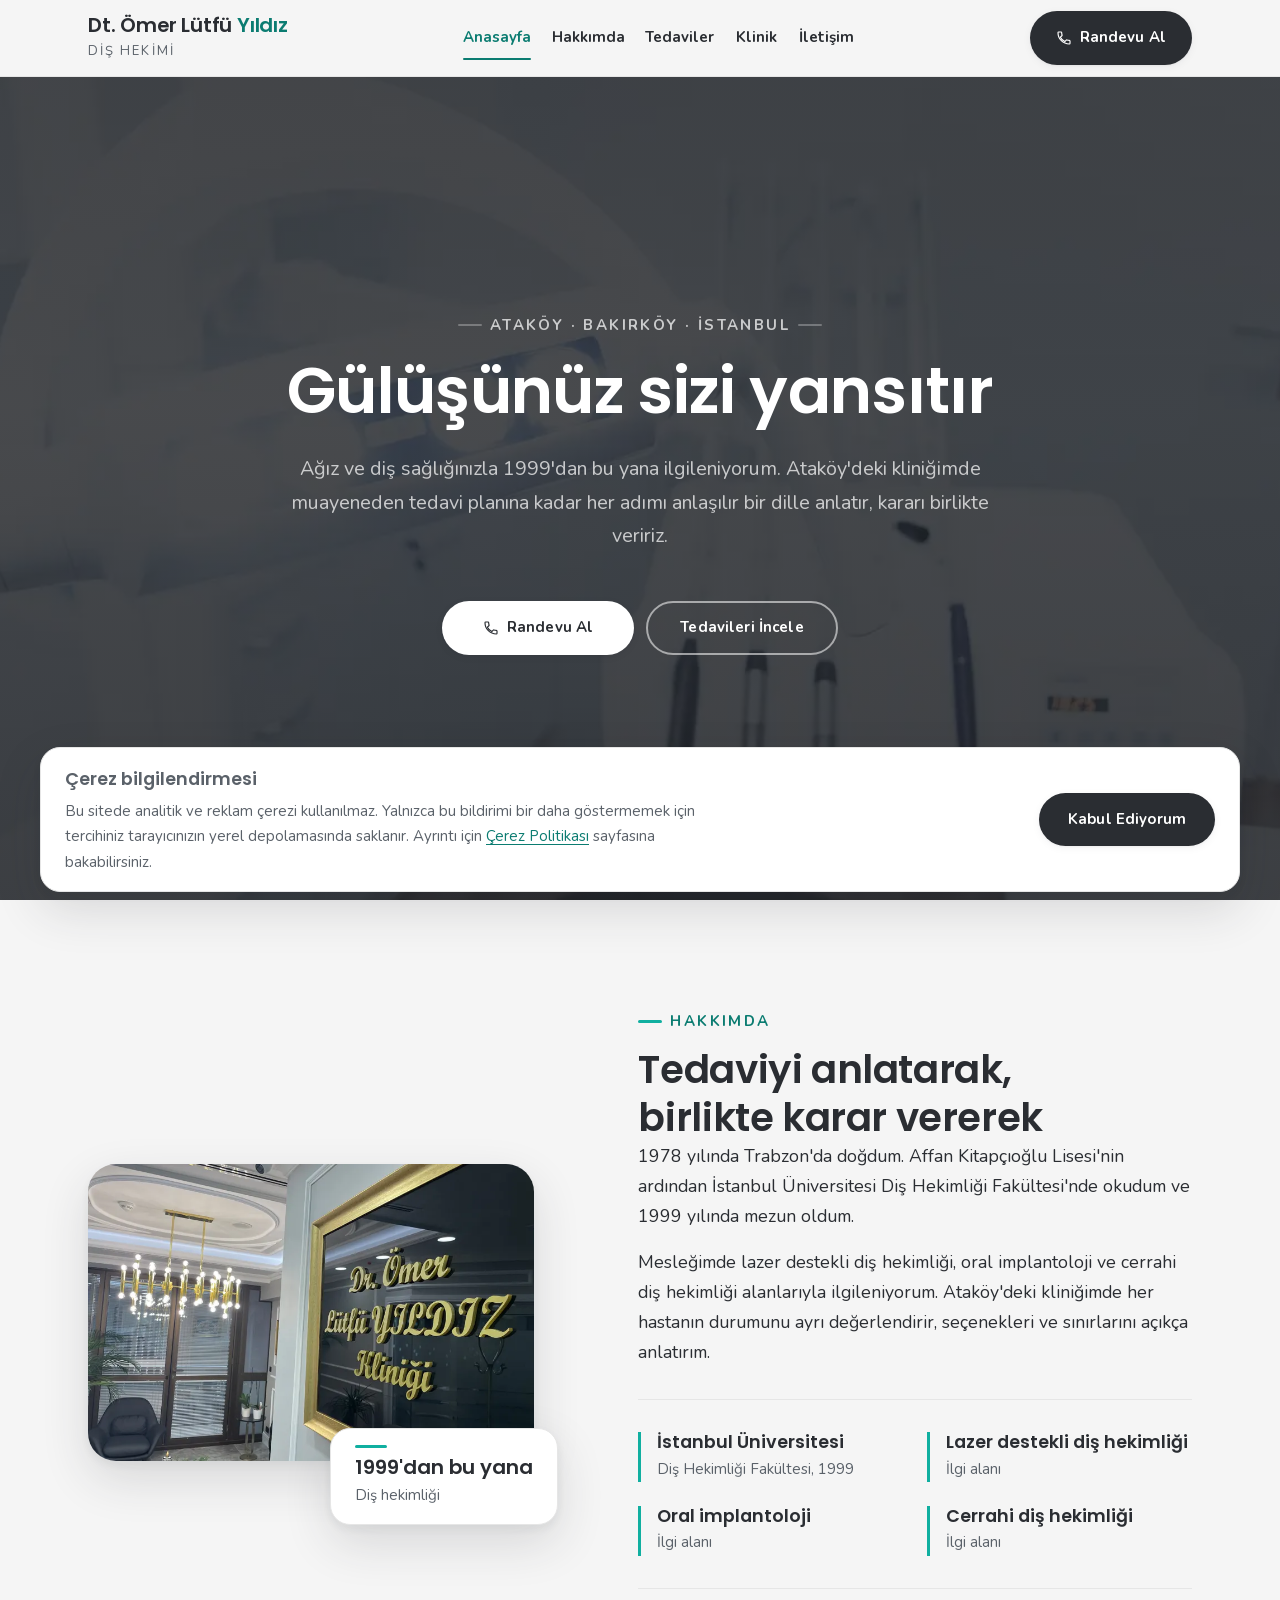
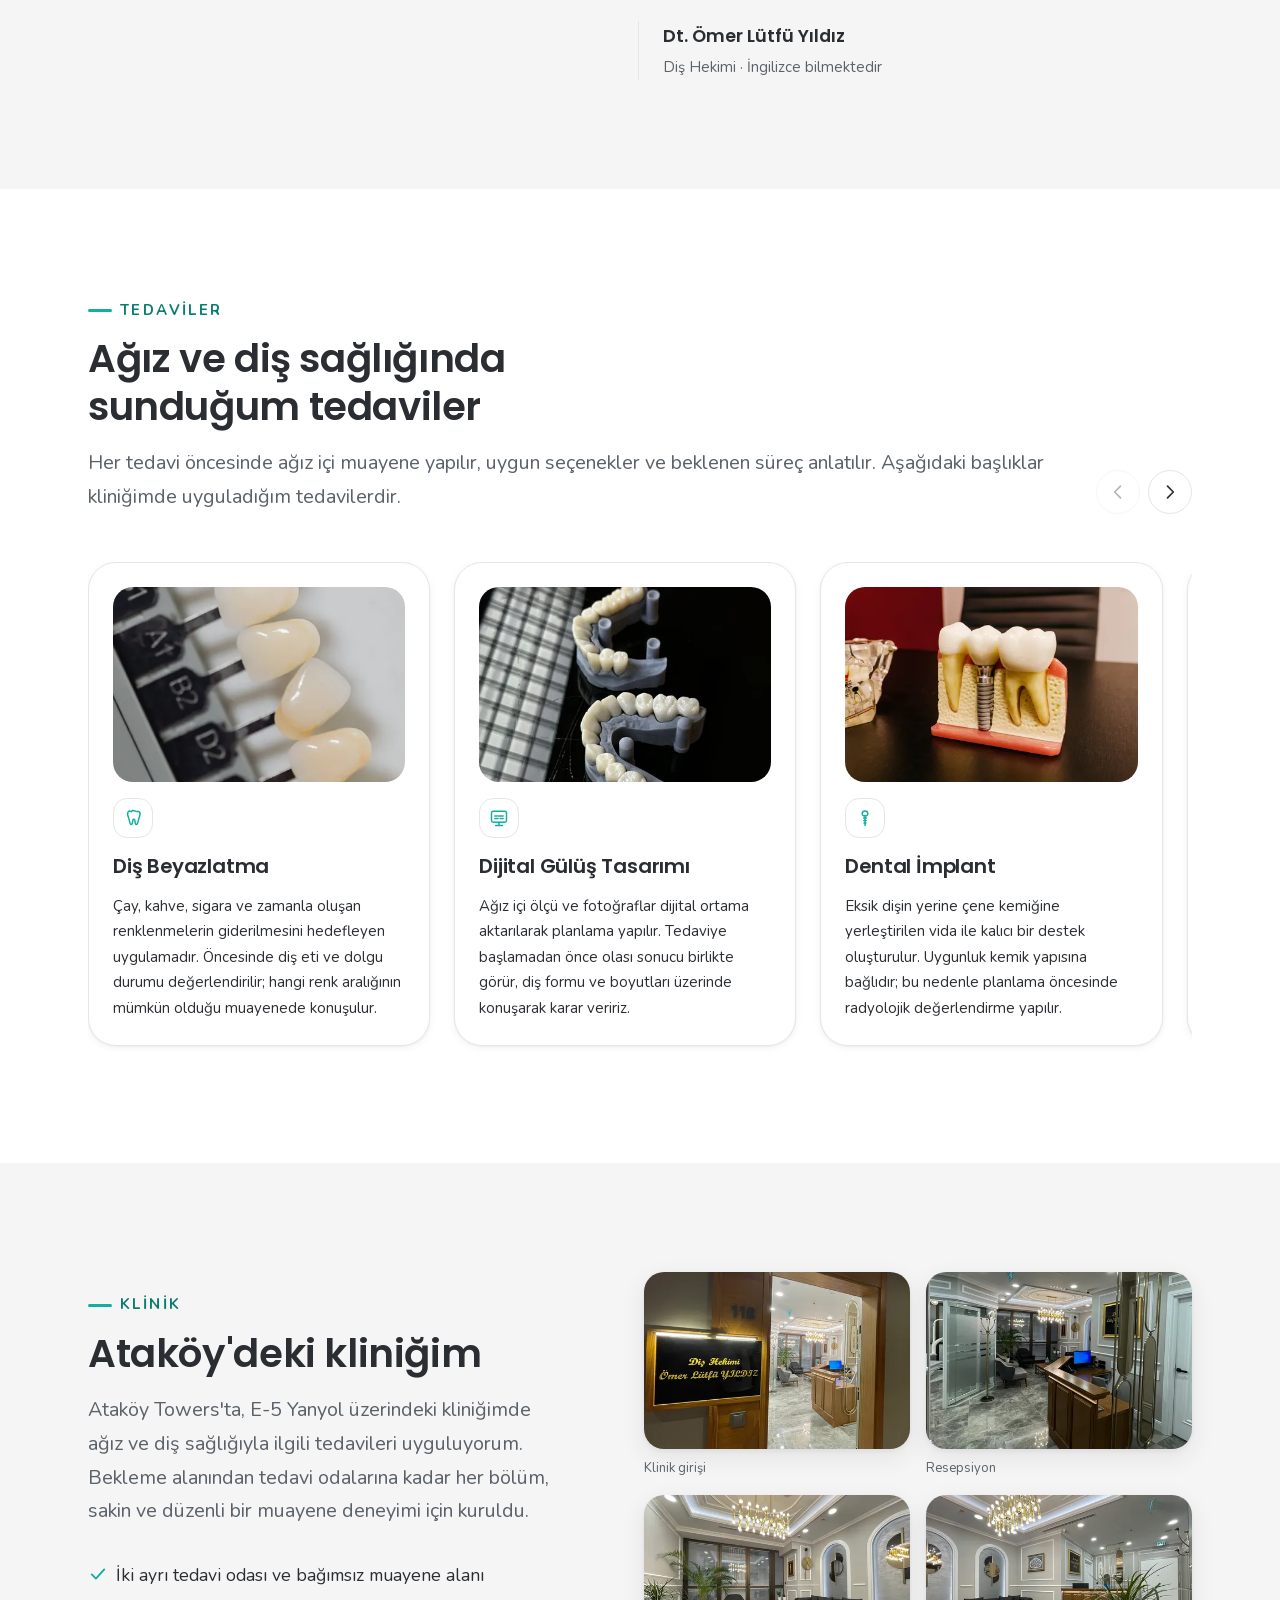
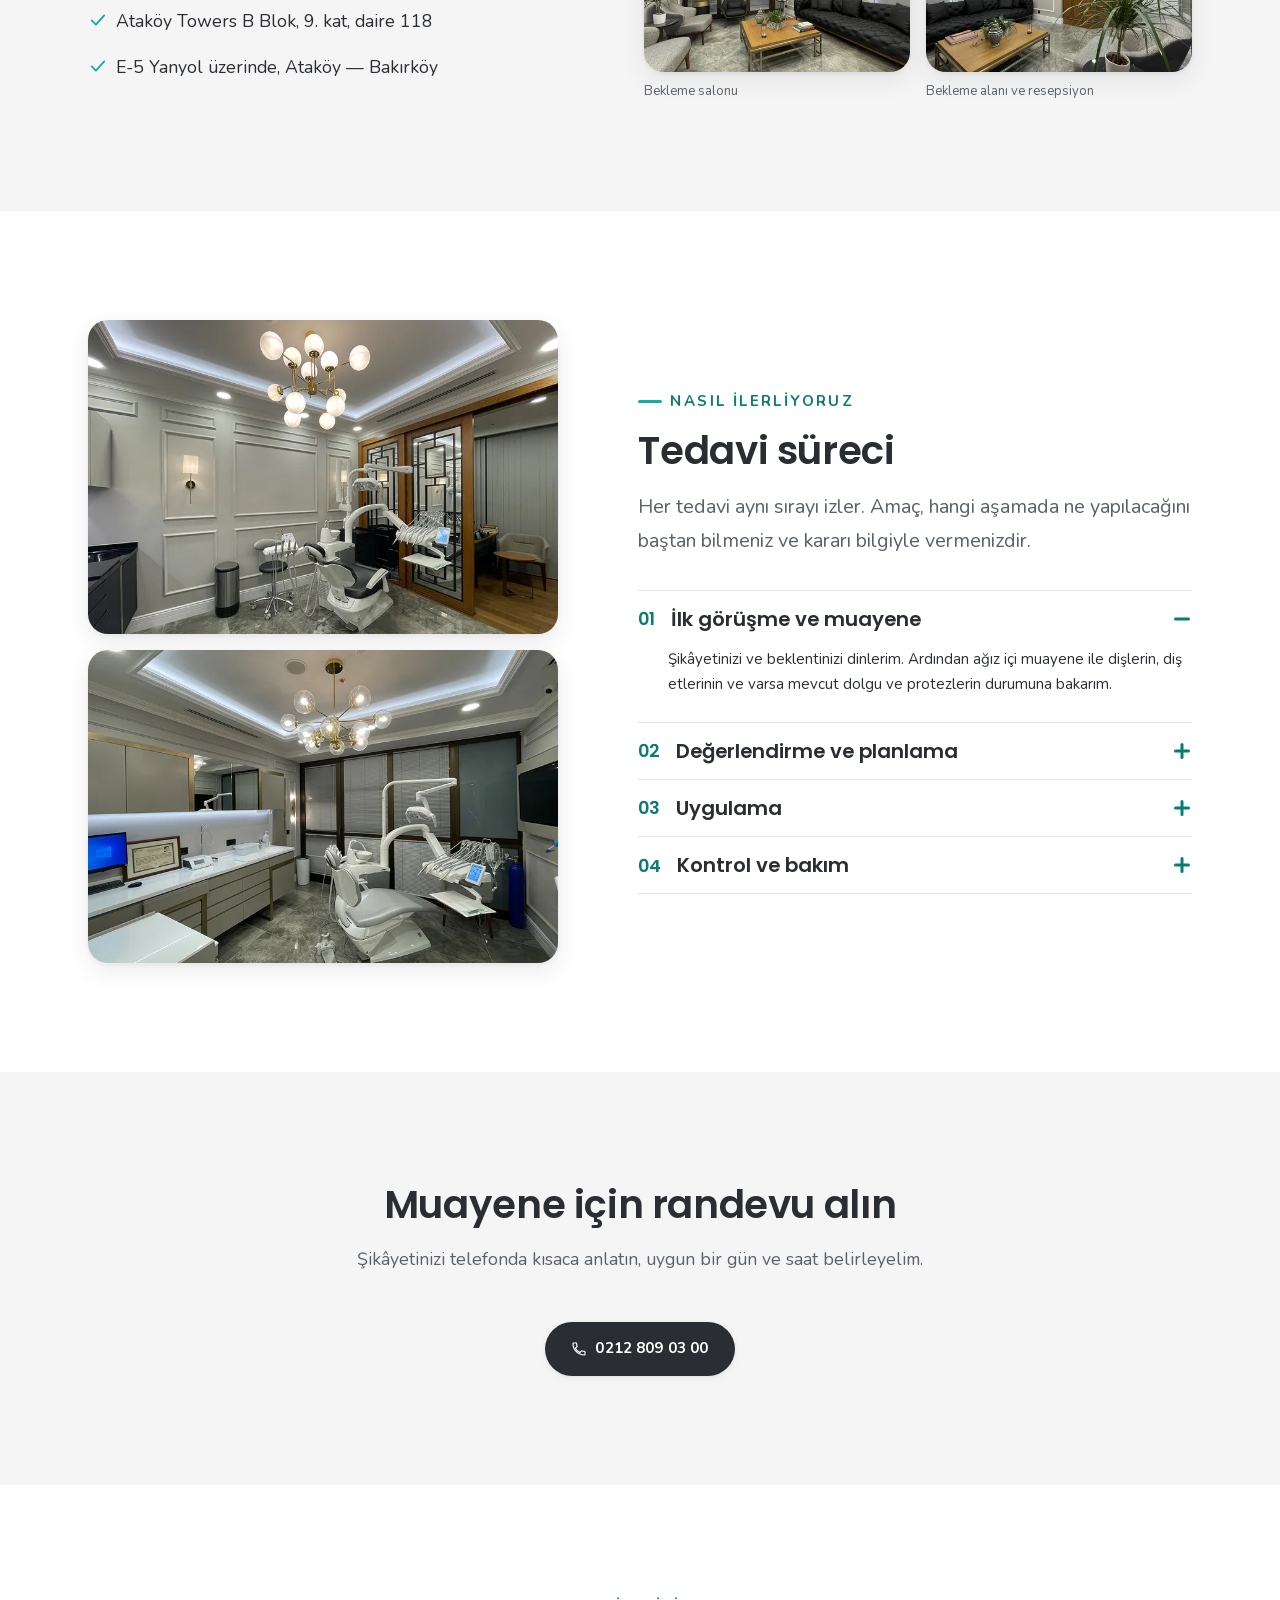
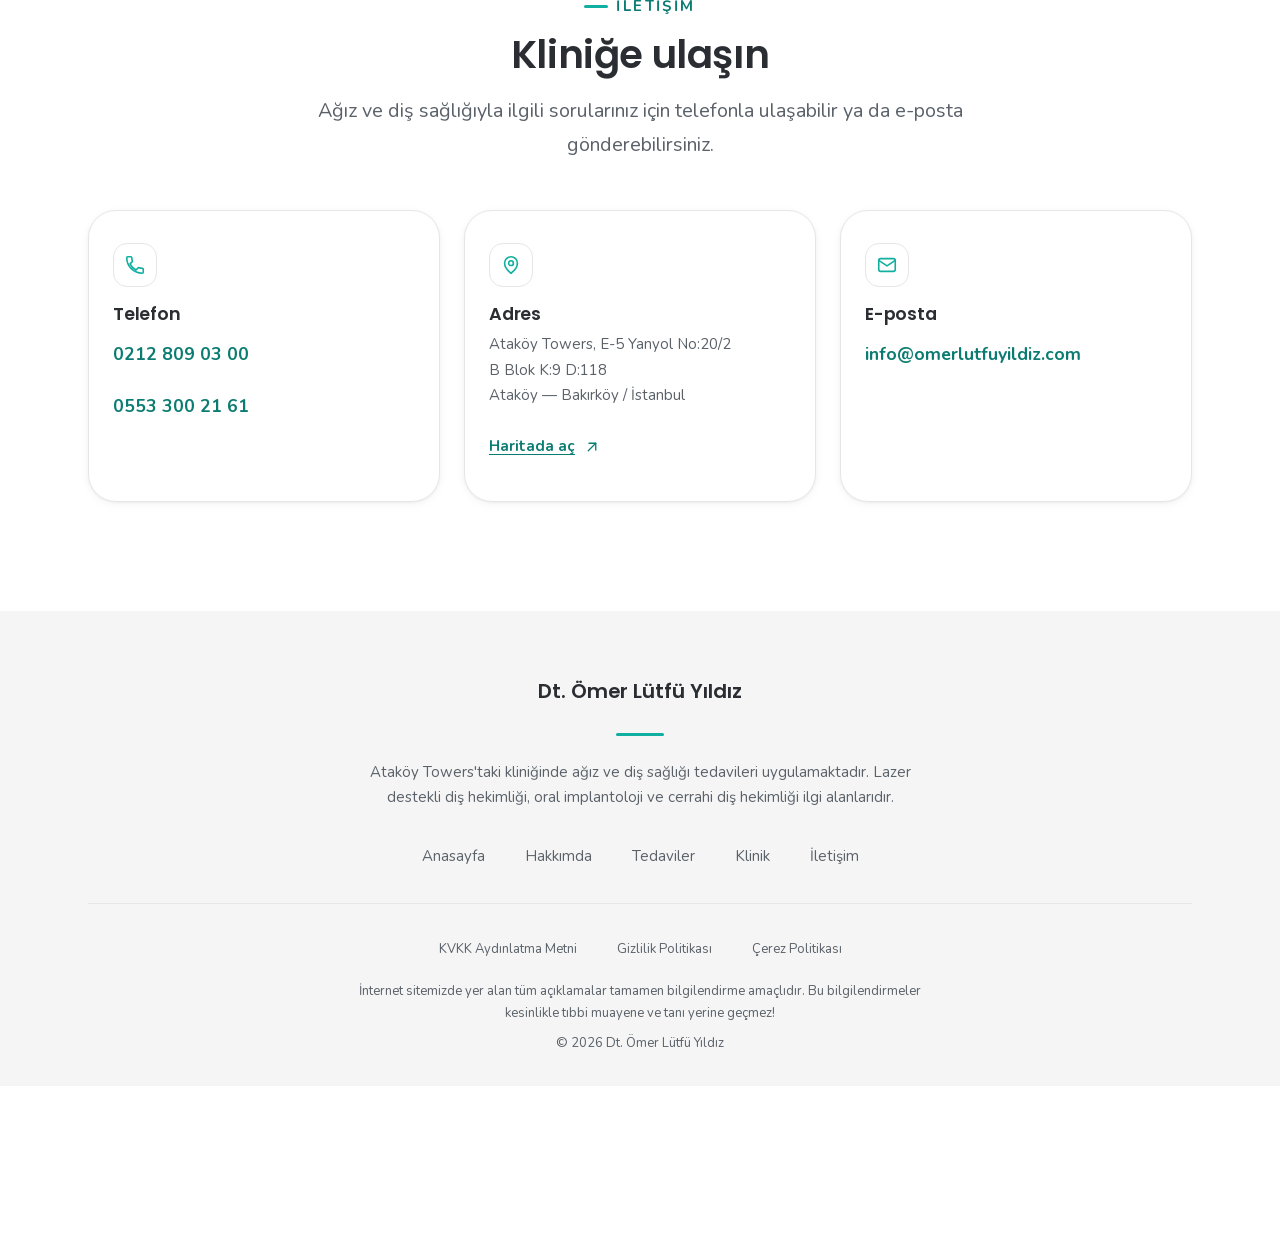
==== commit 5379d3f4: "refactor(color): drop the dark palette for a two-tone light scheme Charcoal (#15171a, #1c1f23) and e" ====
--- a/index.html
+++ b/index.html
@@ -10,7 +10,7 @@
       content="Dt. Ömer Lütfü Yıldız — 1999'dan bu yana diş hekimliği. Lazer destekli diş hekimliği, oral implantoloji ve cerrahi diş hekimliği. Ataköy Towers, Bakırköy / İstanbul."
     />
     <meta name="robots" content="noindex, nofollow" />
-    <meta name="theme-color" content="#10afa0" />
+    <meta name="theme-color" content="#f5f5f5" />
 
     <meta property="og:type" content="website" />
     <meta property="og:locale" content="tr_TR" />
@@ -162,7 +162,7 @@
       </section>
 
       <!-- HAKKIMDA -->
-      <section class="section section--dark about" id="hakkimda" aria-labelledby="about-title" data-reveal>
+      <section class="section section--bg-alt about" id="hakkimda" aria-labelledby="about-title" data-reveal>
         <div class="container about__grid">
           <div class="about__media">
             <img
@@ -228,7 +228,7 @@
       </section>
 
       <!-- TEDAVİLER -->
-      <section class="section section--light treatments" id="tedaviler" aria-labelledby="treatments-title" data-reveal>
+      <section class="section section--bg treatments" id="tedaviler" aria-labelledby="treatments-title" data-reveal>
         <div class="container">
           <div class="treatments__head">
             <div class="section__head">
@@ -400,7 +400,7 @@
       </section>
 
       <!-- KLİNİK -->
-      <section class="section section--surface clinic" id="klinik" aria-labelledby="clinic-title" data-reveal>
+      <section class="section section--bg-alt clinic" id="klinik" aria-labelledby="clinic-title" data-reveal>
         <div class="container clinic__grid">
           <div class="clinic__body">
             <p class="eyebrow">Klinik</p>
@@ -499,7 +499,7 @@
       </section>
 
       <!-- TEDAVİ SÜRECİ -->
-      <section class="section section--dark process" id="surec" aria-labelledby="process-title" data-reveal>
+      <section class="section section--bg process" id="surec" aria-labelledby="process-title" data-reveal>
         <div class="container process__grid">
           <div class="process__media">
             <img
@@ -618,24 +618,6 @@
 
       <!-- RANDEVU CTA -->
       <section class="cta" id="randevu" aria-labelledby="cta-title" data-reveal>
-        <div class="cta__media">
-          <img
-            class="cta__image"
-            src="assets/img/cta-treatment-room-1440.webp"
-            srcset="
-              assets/img/cta-treatment-room-768.webp   768w,
-              assets/img/cta-treatment-room-1440.webp 1440w,
-              assets/img/cta-treatment-room-1920.webp 1920w
-            "
-            sizes="100vw"
-            alt=""
-            width="1920"
-            height="686"
-            loading="lazy"
-            decoding="async"
-          />
-        </div>
-        <span class="cta__pattern" aria-hidden="true"></span>
         <div class="container">
           <h2 class="cta__title" id="cta-title">Muayene için randevu alın</h2>
           <p class="cta__text">
@@ -656,7 +638,7 @@
       </section>
 
       <!-- İLETİŞİM -->
-      <section class="section section--alt contact" id="iletisim" aria-labelledby="contact-title" data-reveal>
+      <section class="section section--bg contact" id="iletisim" aria-labelledby="contact-title" data-reveal>
         <div class="container">
           <div class="section__head section__head--center">
             <p class="eyebrow">İletişim</p>
--- a/assets/css/tokens.css
+++ b/assets/css/tokens.css
@@ -62,84 +62,76 @@
 
 :root {
   /* --- Renk paleti --------------------------------------------------------
-     Kaynak: mevcut sitenin scheme-01.css dosyası (--primary-color: #10afa0)
-     ve style.css içindeki #2b313f / #35404e / #515c6a / #f6f6f6 değerleri.
+     Site AÇIK. Kömür siyahı ve türevleri paletten tamamen çıkarıldı; geriye
+     yalnızca iki zemin tonu kaldı. Tek istisna hero: fotoğraf üzerindeki
+     beyaz metin için overlay gerekiyor, o da nötr koyu griden türetildi.
 
      ÖLÇÜLEN KONTRAST DEĞERLERİ (hepsi hesaplanarak doğrulandı)
 
-     Koyu zemin #15171a üzerinde:
-       beyaz                17.96:1   AA
-       beyaz %72 muted       9.65:1   AA
-       #10afa0 turkuaz       6.55:1   AA — koyu zeminde METİN OLARAK DA kullanılabilir
-
-     Açık zemin (beyaz / #f6f6f6 / #eef8f7) üzerinde:
-       #2a2d32 gövde        13.8 / 12.8 / 12.8   AA
-       #15171a başlık       18.0 / 16.6 / 16.6   AA
-       #0b7c71 turkuaz      5.08 / 4.70 / 4.69   AA
-       #10afa0 turkuaz       2.74               GEÇMEZ — açık zeminde metin değil
+     Zemin              #ffffff   #f5f5f5
+     #2a2d32 metin       13.82     12.67   AA
+     #5a6169 ikincil      6.27      5.75   AA
+     #0b7c71 turkuaz      5.08      4.66   AA
+     #10afa0 turkuaz      2.74      2.51   GEÇMEZ — yalnızca dekoratif dolgu
+     #e6e6e6 çizgi        1.25      1.14   dekoratif ayraç, metin taşımaz
 
      Butonlar:
-       koyu zeminde: beyaz dolgu + #15171a metin   17.96:1
-       açık zeminde: #15171a dolgu + beyaz metin   17.96:1
+       birincil   #2a2d32 dolgu + beyaz metin              13.82:1
+       birincil hover #5a6169 dolgu + beyaz metin           6.27:1
+       outline    şeffaf + #2a2d32 kenarlık/metin   13.82 (beyaz) · 12.67 (alt)
+       outline hover  #2a2d32 dolgu + beyaz metin          13.82:1
+       hero birincil  beyaz dolgu + #2a2d32 metin          13.82:1
+       hero ikincil   şeffaf + beyaz kenarlık/metin   overlay üzerinde 8.52:1
 
      Bu sayılar ölçülerek yazıldı. "Biraz açalım" denirse önce yeniden ölçülür.
      ---------------------------------------------------------------------- */
 
-  /* Kömür siyahı — ana koyu zemin. Nötr ton, mavi kaçık yok. */
-  --color-ink: #15171a;
-  /* İkincil koyu blok — koyu zemindeki kart ve ayrım yüzeyleri */
-  --color-ink-soft: #1c1f23;
-  /* Koyu zeminde ayırıcı çizgi */
-  --color-ink-line: rgb(255 255 255 / 0.12);
-
-  /* Marka turkuazı — KISILDI. Geniş yüzeyde kullanılmaz. Kalan yerler:
-     aktif nav alt çizgisi, odak halkası, akordeon + işareti, hover vurgusu,
-     eyebrow çizgisi. Açık zeminde metin olarak kullanılmaz (2.74:1). */
+  /* İki zemin tonu — sitede başka zemin yoktur */
+  --color-bg: #ffffff;
+  --color-bg-alt: #f5f5f5;
+
+  /* Gövde metni ve başlık. Siyah kalktığı için başlık da bu tonu kullanır;
+     hiyerarşi Poppins 600 ve punto ile kurulur. */
+  --color-text: #2a2d32;
+  /* İkincil metin: spot, etiket, alt yazı, footer */
+  --color-text-muted: #5a6169;
+  /* Yalnızca hero overlay'i üstünde ve koyu buton içinde */
+  --color-text-inverse: #ffffff;
+
+  /* Tek ayırıcı çizgi rengi */
+  --color-line: #e6e6e6;
+
+  /* Marka turkuazı — KISIK. Geniş zemin olarak kullanılmaz. Kalan yerler:
+     eyebrow çizgisi, kart ikonu, madde imi, hover vurgusu, footer ayracı.
+     Açık zeminde metin ya da durum göstergesi olarak kullanılmaz (2.74:1),
+     o görevlerde --color-primary-text geçerlidir. */
   --color-primary: #10afa0;
-  /* Açık zeminde turkuaz metin/link gerektiğinde AA geçen varyant */
+  /* Turkuazın metin/odak/durum varyantı — açık zeminde AA geçer */
   --color-primary-text: #0b7c71;
 
-  /* Açık bölümlerde gövde metni. Eski #515c6a mavi hissi veriyordu; nötr
-     siyaha çekildi. */
-  --color-text: #2a2d32;
-
-  --color-background: #ffffff;
-  --color-surface: #f6f6f6;
-  --color-surface-alt: #eef8f7;
-
-  --color-border: #e3e8eb;
-  --color-border-strong: #c9d3d7;
-
-  --color-text-inverse: #ffffff;
-
-  /* Odak halkası — turkuazın kalan görevlerinden biri. Açık zeminde koyu
-     varyant (5.08:1), koyu zeminde marka turkuazı doğrudan (6.55:1). */
   --color-focus: var(--color-primary-text);
   --color-focus-inverse: #ffffff;
 
-  /* Koyu zemin üzerindeki metin ve cam yüzeyler */
+  /* Hero overlay'i üzerindeki metin ve cam yüzeyler — başka yerde kullanılmaz */
   --color-text-inverse-muted: rgb(255 255 255 / 0.72);
   --color-text-inverse-subtle: rgb(255 255 255 / 0.86);
   --color-rule-inverse: rgb(255 255 255 / 0.28);
-  --glass-fill: rgb(255 255 255 / 0.1);
-  --glass-fill-hover: rgb(255 255 255 / 0.18);
+  --glass-fill-hover: rgb(255 255 255 / 0.16);
   --glass-border: rgb(255 255 255 / 0.55);
-  --surface-glass: rgb(255 255 255 / 0.93);
 
   /* --- Hero overlay -------------------------------------------------------
-     Taban artık turkuaz-deep değil kömür siyahı. Hero WebP'leri zaten 0.45
-     parlaklıkla üretildi; overlay yalnızca kontrastı ve kurumsal koyu tonu
-     veriyor.
+     Taban siyah değil nötr koyu gri (42 45 50) — sayfanın kendi metin tonu.
+     Böylece overlay, açık sayfanın geri kalanıyla aynı nötr aileden kalıyor.
+     Hero WebP'leri zaten 0.45 parlaklıkla üretildi.
 
      Karartılmış fotoğrafın GERÇEK pikselleri üzerinde ölçüldü (en kötü piksel):
-       alpha 0.58 → 10.7:1  ·   alpha 0.66 → 11.9:1  ·   alpha 0.72 → ~12.8:1
-     Daha açık alfalar da AA geçiyordu; kurumsal koyu kimlik için derinleştirildi.
+       beyaz metin 8.52:1  ·  %72 muted metin 5.36:1  — ikisi de AA üstünde.
      ---------------------------------------------------------------------- */
   --overlay-hero: linear-gradient(
     180deg,
-    rgb(21 23 26 / 0.66) 0%,
-    rgb(21 23 26 / 0.58) 45%,
-    rgb(21 23 26 / 0.72) 100%
+    rgb(42 45 50 / 0.66) 0%,
+    rgb(42 45 50 / 0.58) 45%,
+    rgb(42 45 50 / 0.72) 100%
   );
 
   /* --- Spacing ölçeği ---------------------------------------------------- */
@@ -189,10 +181,10 @@
   --radius-xl: 1.75rem;
   --radius-pill: 999px;
 
-  /* --- Gölge — ink renginden türetildi (21 23 26) --------------------------- */
-  --shadow-sm: 0 1px 2px rgb(21 23 26 / 0.05), 0 2px 8px rgb(21 23 26 / 0.05);
-  --shadow-md: 0 2px 4px rgb(21 23 26 / 0.05), 0 8px 24px rgb(21 23 26 / 0.09);
-  --shadow-lg: 0 4px 8px rgb(21 23 26 / 0.06), 0 18px 48px rgb(21 23 26 / 0.14);
+  /* --- Gölge — metin renginden türetildi (42 45 50) ------------------------- */
+  --shadow-sm: 0 1px 2px rgb(42 45 50 / 0.05), 0 2px 8px rgb(42 45 50 / 0.05);
+  --shadow-md: 0 2px 4px rgb(42 45 50 / 0.05), 0 8px 24px rgb(42 45 50 / 0.09);
+  --shadow-lg: 0 4px 8px rgb(42 45 50 / 0.06), 0 18px 48px rgb(42 45 50 / 0.14);
 
   /* --- Geçiş ---------------------------------------------------------------- */
   --ease: cubic-bezier(0.4, 0, 0.2, 1);
--- a/assets/css/main.css
+++ b/assets/css/main.css
@@ -20,19 +20,12 @@
   scroll-padding-top: var(--header-total);
 }
 
-/* Yüzey lokal token'ları. Varsayılan açık zemin; .section--dark bunları
-   koyu değerlerle ezer, böylece bileşen kuralları iki kez yazılmaz. */
+/* Site tek yüzey ailesinde: beyaz ve açık gri. Koyu bölüm kalmadığı için
+   yüzeye göre değişen lokal token katmanı da kaldırıldı; bileşenler doğrudan
+   --color-* token'larını kullanır. */
 body {
-  --surface-bg: var(--color-background);
-  --surface-fg: var(--color-text);
-  --surface-heading: var(--color-ink);
-  --surface-line: var(--color-border);
-  --surface-card: var(--color-background);
-  --surface-icon: var(--color-ink);
-  --surface-accent: var(--color-primary-text);
-
   margin: 0;
-  background-color: var(--color-background);
+  background-color: var(--color-bg);
   color: var(--color-text);
   font-family: var(--font-family-base);
   font-size: var(--font-size-base);
@@ -56,7 +49,7 @@
 h3,
 h4 {
   margin: 0;
-  color: var(--surface-heading, var(--color-ink));
+  color: var(--color-text);
   font-family: var(--font-family-heading);
   font-weight: var(--font-weight-medium);
   line-height: var(--line-height-heading);
@@ -147,7 +140,7 @@
   z-index: calc(var(--z-header) + 1);
   padding: var(--space-2xs) var(--space-sm);
   transform: translateY(-200%);
-  background-color: var(--color-background);
+  background-color: var(--color-bg);
   color: var(--color-primary-text);
   border-radius: var(--radius-sm);
   box-shadow: var(--shadow-md);
@@ -216,84 +209,67 @@
   stroke-linejoin: round;
 }
 
-/* Birincil — AÇIK zeminde: kömür dolgu, beyaz metin. Ölçülen 17.96:1. */
+/* Birincil — koyu dolgu, beyaz metin. Ölçülen 13.82:1.
+   Hover için yeni renk üretilmedi: paletteki ikincil metin tonu dolgu olarak
+   kullanılır, beyaz metinle 6.27:1. */
 .button--primary {
-  background-color: var(--color-ink);
+  background-color: var(--color-text);
   color: var(--color-text-inverse);
   box-shadow: var(--shadow-sm);
 }
 
 .button--primary:hover {
-  background-color: var(--color-ink-soft);
+  background-color: var(--color-text-muted);
   box-shadow: var(--shadow-md);
 }
 
-/* Birincil — KOYU zeminde ters çevrilir: beyaz dolgu, kömür metin. 17.96:1.
-   .section--dark ve header/hero/cta/footer içinde bu kural geçerlidir. */
-.section--dark .button--primary,
-.site-top--scrolled .button--primary,
-.hero .button--primary,
-.cta .button--primary,
-.site-footer .button--primary {
+/* İkincil — şeffaf zemin, koyu kenarlık ve metin (13.82 / 12.67).
+   Hover'da dolar: koyu dolgu + beyaz metin, 13.82:1. Böylece hover her iki
+   zemin tonunda da görünür — açık gri bölümde "beyaza dolma" işe yaramıyordu. */
+.button--outline {
+  border-color: var(--color-text);
+  background-color: transparent;
+  color: var(--color-text);
+}
+
+.button--outline:hover {
+  background-color: var(--color-text);
+  color: var(--color-text-inverse);
+}
+
+/* Hero istisnası — koyu overlay üzerinde birincil buton ters çevrilir:
+   beyaz dolgu, koyu metin (13.82:1). */
+.hero .button--primary {
   background-color: var(--color-text-inverse);
-  color: var(--color-ink);
-}
-
-.section--dark .button--primary:hover,
-.site-top--scrolled .button--primary:hover,
-.hero .button--primary:hover,
-.cta .button--primary:hover,
-.site-footer .button--primary:hover {
-  background-color: var(--color-surface);
-}
-
-/* İkincil — şeffaf zemin, bulunduğu yüzeyin rengine göre kenarlık ve metin.
-   Açık zeminde kömür (17.96:1), koyu zeminde beyaz (17.96:1). */
-.button--outline {
-  border-color: var(--surface-line-strong, var(--color-border-strong));
-  background-color: transparent;
-  color: var(--surface-heading, var(--color-ink));
-}
-
-.button--outline:hover {
-  border-color: var(--surface-heading, var(--color-ink));
-  background-color: var(--surface-hover, var(--color-surface));
+  color: var(--color-text);
+}
+
+.hero .button--primary:hover {
+  background-color: var(--color-bg-alt);
 }
 
 /* ==========================================================================
    4. Header ve navigasyon
    ========================================================================== */
 
-/* Header hero üzerinde şeffaf, kaydırınca opak beyaz olur.
-   Renk değişimi bu üç lokal token üzerinden yürür — altındaki kuralların
-   hiçbiri tekrar yazılmaz. */
+/* Header her durumda açık gri. Kaydırınca koyulaşmaz; içerikten ayrımı ince
+   alt çizgi, kaydırıldığında ek olarak hafif gölge verir. */
 .site-top {
-  --header-fg: var(--color-text-inverse);
-  --header-rule: transparent;
-
   position: fixed;
   inset-block-start: 0;
   inset-inline: 0;
   z-index: var(--z-header);
-  background-color: transparent;
-  transition: background-color var(--transition-slow) var(--ease),
-    box-shadow var(--transition-slow) var(--ease);
-}
-
-/* Kaydırınca header kömür siyahına oturur — beyaz cam değil. */
+  background-color: var(--color-bg-alt);
+  transition: box-shadow var(--transition-slow) var(--ease);
+}
+
 .site-top--scrolled,
 .site-top--menu-open {
-  --header-fg: var(--color-text-inverse);
-  --header-rule: var(--color-ink-line);
-
-  background-color: rgb(21 23 26 / 0.94);
-  backdrop-filter: blur(14px) saturate(1.2);
-  box-shadow: var(--shadow-md);
+  box-shadow: var(--shadow-sm);
 }
 
 .site-header {
-  border-block-end: 1px solid var(--header-rule);
-  transition: border-color var(--transition-slow) var(--ease);
+  border-block-end: 1px solid var(--color-line);
 }
 
 .site-header__inner {
@@ -304,7 +280,9 @@
   min-height: var(--header-height);
 }
 
-/* --- Tipografik yazmarka (logo dosyası yok) --- */
+/* --- Tipografik yazmarka (logo dosyası yok) ---
+   Yazmarka aynı zamanda ana sayfa linkidir; nav'da ayrı "Anasayfa" maddesi
+   yoktur. */
 
 .site-header__logo {
   display: grid;
@@ -312,9 +290,8 @@
   align-content: center;
   gap: var(--space-3xs);
   min-height: var(--tap-target);
-  color: var(--header-fg);
+  color: var(--color-text);
   text-decoration: none;
-  transition: color var(--transition-slow) var(--ease);
 }
 
 .site-header__logo-name {
@@ -326,21 +303,18 @@
   white-space: nowrap;
 }
 
-/* Marka turkuazı yazmarkanın soyadında. Şeffaf header koyu fotoğraf
-   üzerindeyken #10afa0 yeterince ayrışmıyor, orada beyaza döner. */
+/* Soyadı turkuaz. Metin olduğu için marka turkuazı değil AA geçen varyant
+   kullanılır — #10afa0 açık gri üzerinde 2.51:1. */
 .site-header__logo-accent {
-  color: var(--color-primary);
-}
-
-/* Şeffaf header koyu fotoğraf üzerindeyken de turkuaz okunur (6.55:1),
-   bu yüzden ayrı bir beyaza dönme kuralı gerekmez. */
+  color: var(--color-primary-text);
+}
 
 .site-header__logo-role {
+  color: var(--color-text-muted);
   font-size: var(--font-size-xs);
   font-weight: var(--font-weight-regular);
   letter-spacing: var(--letter-spacing-eyebrow);
   text-transform: uppercase;
-  opacity: 0.75;
 }
 
 /* --- Navigasyon --- */
@@ -358,7 +332,7 @@
   /* Dokunma hedefi 44x44 — yalnızca padding ile 42px'te kalıyordu */
   min-height: var(--tap-target);
   padding-block: var(--space-2xs);
-  color: var(--header-fg);
+  color: var(--color-text);
   font-size: var(--font-size-sm);
   font-weight: var(--font-weight-bold);
   text-decoration: none;
@@ -366,7 +340,9 @@
   transition: color var(--transition-base) var(--ease);
 }
 
-/* Alt çizgi marka turkuazı — dolgu, metin değil */
+/* Alt çizgi + aktif renk aynı turkuaz olmalı: ikisi birlikte "aktif bölüm"
+   durumunu gösterdiği için WCAG 1.4.11'e göre 3:1 gerekiyor. #10afa0 açık
+   gri üzerinde 2.51:1 kalıyor, bu yüzden koyu varyant kullanılır (4.66:1). */
 .site-nav__link::after {
   content: '';
   position: absolute;
@@ -374,7 +350,7 @@
   inset-inline-start: 0;
   width: 100%;
   height: 2px;
-  background-color: var(--color-primary);
+  background-color: var(--color-primary-text);
   border-radius: var(--radius-pill);
   transform: scaleX(0);
   transform-origin: left center;
@@ -387,7 +363,7 @@
 }
 
 .site-nav__link[aria-current='true'] {
-  color: var(--color-primary);
+  color: var(--color-primary-text);
 }
 
 /* --- Sağdaki aksiyon --- */
@@ -402,25 +378,6 @@
 .site-header__cta {
   min-height: var(--tap-target);
   padding-inline: var(--space-md);
-}
-
-/* Şeffaf header koyu fotoğraf üzerinde: cam buton, beyaz metin */
-.site-top:not(.site-top--scrolled):not(.site-top--menu-open) .site-header__cta {
-  border-color: var(--glass-border);
-  background-color: var(--glass-fill);
-  color: var(--color-text-inverse);
-  box-shadow: none;
-}
-
-.site-top:not(.site-top--scrolled):not(.site-top--menu-open)
-  .site-header__cta:hover {
-  border-color: var(--color-text-inverse);
-  background-color: var(--glass-fill-hover);
-}
-
-/* Koyu fotoğraf üzerindeki header'da odak halkası beyaz */
-.site-top:not(.site-top--scrolled):not(.site-top--menu-open) :focus-visible {
-  outline-color: var(--color-focus-inverse);
 }
 
 /* --- Hamburger --- */
@@ -435,7 +392,7 @@
   border: 1px solid transparent;
   border-radius: var(--radius-sm);
   background-color: transparent;
-  color: var(--header-fg);
+  color: var(--color-text);
   cursor: pointer;
   transition: color var(--transition-base) var(--ease),
     background-color var(--transition-base) var(--ease);
@@ -479,8 +436,8 @@
     max-height: calc(100svh - var(--header-total));
     padding: var(--space-md) 0 var(--space-xl);
     overflow-y: auto;
-    background-color: var(--color-ink);
-    border-block-end: 1px solid var(--color-ink-line);
+    background-color: var(--color-bg-alt);
+    border-block-end: 1px solid var(--color-line);
     box-shadow: var(--shadow-lg);
     visibility: hidden;
     opacity: 0;
@@ -503,21 +460,16 @@
   }
 
   .site-nav__item + .site-nav__item {
-    border-block-start: 1px solid var(--color-ink-line);
+    border-block-start: 1px solid var(--color-line);
   }
 
   .site-nav__link {
     padding: var(--space-sm) var(--container-pad);
-    color: var(--color-text-inverse);
     font-size: var(--font-size-lg);
   }
 
   .site-nav__link::after {
     display: none;
-  }
-
-  .site-nav__link[aria-current='true'] {
-    color: var(--color-primary);
   }
 
   .site-header__cta {
@@ -595,6 +547,12 @@
 .hero__overlay {
   z-index: var(--z-hero-overlay);
   background-image: var(--overlay-hero);
+}
+
+/* Hero, koyu overlay'in kaldığı tek yer: odak halkası orada beyaz olur,
+   koyu turkuaz halka bu zeminde ayrışmıyor. */
+.hero :focus-visible {
+  outline-color: var(--color-focus-inverse);
 }
 
 .hero__content {
@@ -662,15 +620,12 @@
   }
 }
 
-/* Hero'nun ikincil butonu: koyu turkuaz overlay üzerinde beyaz kenarlıklı
-   cam buton. Beyaz metin overlay üzerinde 5.39:1.
-   Turkuaz outline burada kullanılmaz — #10afa0 aynı aileden overlay üzerinde
-   ayrışmıyor; turkuaz outline açık zeminli bölümlerde geçerli. */
+/* Hero'nun ikincil butonu: şeffaf zemin, beyaz kenarlık ve beyaz metin.
+   Overlay üzerinde ölçülen en kötü durum 8.52:1. */
 .button--ghost-light {
   border-color: var(--glass-border);
-  background-color: var(--glass-fill);
+  background-color: transparent;
   color: var(--color-text-inverse);
-  backdrop-filter: blur(4px);
 }
 
 .button--ghost-light:hover {
@@ -735,37 +690,15 @@
   padding-block: var(--space-section);
 }
 
-.section--light {
-  background-color: var(--color-background);
-}
-
-.section--surface {
-  background-color: var(--color-surface);
-}
-
-.section--alt {
-  background-color: var(--color-surface-alt);
-}
-
-/* Koyu bölüm. Lokal token'ları ezer; altındaki bileşen kuralları
-   değişmeden koyu zemine uyar. */
-.section--dark {
-  --surface-bg: var(--color-ink);
-  --surface-fg: var(--color-text-inverse-muted);
-  --surface-heading: var(--color-text-inverse);
-  --surface-line: var(--color-ink-line);
-  --surface-line-strong: var(--color-rule-inverse);
-  --surface-card: var(--color-ink-soft);
-  --surface-icon: var(--color-text-inverse);
-  --surface-accent: var(--color-primary);
-  --surface-hover: var(--color-ink-soft);
-
-  background-color: var(--color-ink);
-  color: var(--color-text-inverse-muted);
-}
-
-.section--dark :focus-visible {
-  outline-color: var(--color-primary);
+/* Bölüm zemini yalnızca iki değer alır. Sıra dönüşümlüdür:
+   header/Hakkımda → alt, Tedaviler → beyaz, Klinik → alt, Süreç → beyaz,
+   CTA → alt, İletişim → beyaz, footer → alt. */
+.section--bg {
+  background-color: var(--color-bg);
+}
+
+.section--bg-alt {
+  background-color: var(--color-bg-alt);
 }
 
 /* Eyebrow: marka turkuazı çizgisi + koyu turkuaz metin.
@@ -775,7 +708,7 @@
   align-items: center;
   gap: var(--space-2xs);
   margin-block-end: var(--space-xs);
-  color: var(--surface-accent, var(--color-primary-text));
+  color: var(--color-primary-text);
   font-size: var(--font-size-sm);
   font-weight: var(--font-weight-bold);
   letter-spacing: var(--letter-spacing-eyebrow);
@@ -814,7 +747,7 @@
 
 .section__lead {
   margin-block-start: var(--space-sm);
-  color: var(--surface-fg, var(--color-text));
+  color: var(--color-text-muted);
   font-size: var(--font-size-lg);
 }
 
@@ -868,9 +801,8 @@
   display: grid;
   gap: var(--space-3xs);
   padding: var(--space-sm) var(--space-md);
-  background-color: var(--color-ink-soft);
-  color: var(--color-text-inverse);
-  border: 1px solid var(--color-ink-line);
+  background-color: var(--color-bg);
+  border: 1px solid var(--color-line);
   border-radius: var(--radius-lg);
   box-shadow: var(--shadow-lg);
 }
@@ -893,7 +825,7 @@
 }
 
 .about__badge-text {
-  color: var(--color-text-inverse-muted);
+  color: var(--color-text-muted);
   font-size: var(--font-size-sm);
 }
 
@@ -906,7 +838,7 @@
   gap: var(--space-md);
   margin-block: var(--space-lg);
   padding-block: var(--space-lg);
-  border-block: 1px solid var(--surface-line, var(--color-border));
+  border-block: 1px solid var(--color-line);
 }
 
 @media (min-width: 30rem) {
@@ -920,10 +852,6 @@
   gap: var(--space-3xs);
   padding-inline-start: var(--space-sm);
   border-inline-start: 3px solid var(--color-primary);
-}
-
-.about__fact-value {
-  color: var(--surface-heading, var(--color-ink));
 }
 
 .about__fact-value {
@@ -934,6 +862,7 @@
 }
 
 .about__fact-label {
+  color: var(--color-text-muted);
   font-size: var(--font-size-sm);
 }
 
@@ -941,16 +870,16 @@
   display: grid;
   gap: var(--space-3xs);
   padding-inline-start: var(--space-md);
-  border-inline-start: 1px solid var(--surface-line, var(--color-border));
+  border-inline-start: 1px solid var(--color-line);
 }
 
 .about__signature-name {
-  color: var(--surface-heading, var(--color-ink));
   font-family: var(--font-family-heading);
   font-weight: var(--font-weight-medium);
 }
 
 .about__signature-role {
+  color: var(--color-text-muted);
   font-size: var(--font-size-sm);
 }
 
@@ -989,10 +918,10 @@
   width: var(--tap-target);
   height: var(--tap-target);
   padding: 0;
-  border: 1px solid var(--surface-line, var(--color-border));
+  border: 1px solid var(--color-line);
   border-radius: var(--radius-pill);
   background-color: transparent;
-  color: var(--surface-heading, var(--color-ink));
+  color: var(--color-text);
   cursor: pointer;
   transition: border-color var(--transition-base) var(--ease),
     background-color var(--transition-base) var(--ease),
@@ -1056,8 +985,8 @@
   gap: var(--space-sm);
   height: 100%;
   padding: var(--space-md);
-  background-color: var(--surface-card, var(--color-background));
-  border: 1px solid var(--surface-line, var(--color-border));
+  background-color: var(--color-bg);
+  border: 1px solid var(--color-line);
   border-radius: var(--radius-xl);
   box-shadow: var(--shadow-sm);
   transition: border-color var(--transition-base) var(--ease),
@@ -1077,22 +1006,21 @@
   border-radius: var(--radius-lg);
 }
 
-/* İkon kutusu — turkuaz dolgu kaldırıldı. İkon, bulunduğu yüzeyin
-   rengiyle çizilir: açık zeminde kömür, koyu zeminde beyaz. */
 .treatment-card__icon-box {
   display: grid;
   place-items: center;
   width: 2.5rem;
   height: 2.5rem;
-  border: 1px solid var(--surface-line, var(--color-border));
+  border: 1px solid var(--color-line);
   border-radius: var(--radius-md);
 }
 
+/* İkon marka turkuazı — dekoratif, yanındaki başlık aynı bilgiyi taşır. */
 .treatment-card__icon {
   width: 1.25rem;
   height: 1.25rem;
   fill: none;
-  stroke: var(--surface-icon, var(--color-ink));
+  stroke: var(--color-primary);
   stroke-width: 1.75;
   stroke-linecap: round;
   stroke-linejoin: round;
@@ -1141,14 +1069,14 @@
   gap: var(--space-2xs);
 }
 
-/* Madde işareti yüzey rengiyle çizilir */
+/* Madde işareti marka turkuazı — dekoratif, bilgi yanındaki metinde */
 .clinic__list-icon {
   flex-shrink: 0;
   width: 1.25rem;
   height: 1.25rem;
   margin-block-start: 0.2em;
   fill: none;
-  stroke: var(--surface-icon, var(--color-ink));
+  stroke: var(--color-primary);
   stroke-width: 2.25;
   stroke-linecap: round;
   stroke-linejoin: round;
@@ -1175,7 +1103,7 @@
 
 .clinic__caption {
   margin-block-start: var(--space-2xs);
-  color: var(--color-text);
+  color: var(--color-text-muted);
   font-size: var(--font-size-xs);
 }
 
@@ -1212,11 +1140,11 @@
 
 .accordion {
   margin-block-start: var(--space-lg);
-  border-block-start: 1px solid var(--surface-line, var(--color-border));
+  border-block-start: 1px solid var(--color-line);
 }
 
 .accordion__item {
-  border-block-end: 1px solid var(--surface-line, var(--color-border));
+  border-block-end: 1px solid var(--color-line);
 }
 
 .accordion__heading {
@@ -1243,12 +1171,12 @@
 }
 
 .accordion__trigger:hover {
-  color: var(--color-primary);
+  color: var(--color-primary-text);
 }
 
 .accordion__index {
   flex-shrink: 0;
-  color: var(--surface-accent, var(--color-primary-text));
+  color: var(--color-primary-text);
   font-family: var(--font-family-heading);
   font-variant-numeric: tabular-nums;
   font-weight: var(--font-weight-medium);
@@ -1256,7 +1184,6 @@
 
 .accordion__label {
   flex: 1;
-  color: var(--surface-heading, var(--color-ink));
   font-family: var(--font-family-heading);
   font-size: var(--font-size-lg);
   font-weight: var(--font-weight-medium);
@@ -1264,7 +1191,8 @@
 }
 
 /* +/− işareti iki çizgiden üretilir; dikey çizgi açılınca kaybolur.
-   Çizgiler marka turkuazı. */
+   Açık/kapalı durumunu gösterdiği için WCAG 1.4.11 gereği 3:1 şart —
+   marka turkuazı beyaz üstünde 2.74:1 kaldığından koyu varyant kullanılır. */
 .accordion__icon {
   position: relative;
   flex-shrink: 0;
@@ -1280,7 +1208,7 @@
   inset-inline-start: 50%;
   width: 1rem;
   height: 3px;
-  background-color: var(--color-primary);
+  background-color: var(--color-primary-text);
   border-radius: var(--radius-pill);
   transform: translate(-50%, -50%);
   transition: transform var(--transition-base) var(--ease),
@@ -1321,54 +1249,17 @@
    11. Randevu CTA bandı
    ========================================================================== */
 
+/* Fotoğraf zemin ve koyu katman kaldırıldı; bant artık açık gri zemin
+   üzerinde ortalanmış metin. */
 .cta {
-  position: relative;
   padding-block: var(--space-section);
-  background-color: var(--color-ink);
-  color: var(--color-text-inverse-muted);
-  isolation: isolate;
+  background-color: var(--color-bg-alt);
   text-align: center;
-}
-
-.cta__media {
-  position: absolute;
-  inset: 0;
-  z-index: -2;
-}
-
-.cta__image {
-  width: 100%;
-  height: 100%;
-  object-fit: cover;
-  object-position: center;
-}
-
-/* Fotoğraf üstü katman: kömür gradyan + ince doku + kısık turkuaz vurgu.
-   Görsel export'ta 0.5 parlaklığa karartıldı; bu alfalarda gerçek pikseller
-   üzerinde ölçülen en kötü durum beyaz metinde 10.6:1, %72 muted metinde
-   5.7:1 — ikisi de AA üstünde. */
-.cta__pattern {
-  position: absolute;
-  inset: 0;
-  z-index: -1;
-  background-image: repeating-linear-gradient(
-      115deg,
-      rgb(255 255 255 / 0.045) 0 1px,
-      transparent 1px 26px
-    ),
-    radial-gradient(circle at 82% 18%, rgb(16 175 160 / 0.16), transparent 58%),
-    linear-gradient(
-      180deg,
-      rgb(21 23 26 / 0.66) 0%,
-      rgb(21 23 26 / 0.62) 50%,
-      rgb(21 23 26 / 0.72) 100%
-    );
 }
 
 .cta__title {
   max-width: 24ch;
   margin-inline: auto;
-  color: var(--color-text-inverse);
   font-size: var(--font-size-2xl);
 }
 
@@ -1376,15 +1267,11 @@
   max-width: 52ch;
   margin-inline: auto;
   margin-block-start: var(--space-sm);
-  color: var(--color-text-inverse-muted);
+  color: var(--color-text-muted);
 }
 
 .cta__button {
   margin-block-start: var(--space-xl);
-}
-
-.cta :focus-visible {
-  outline-color: var(--color-focus-inverse);
 }
 
 @media (max-width: 29.999rem) {
@@ -1413,8 +1300,8 @@
   align-content: start;
   gap: var(--space-2xs);
   padding: var(--space-lg) var(--space-md);
-  background-color: var(--surface-card, var(--color-background));
-  border: 1px solid var(--surface-line, var(--color-border));
+  background-color: var(--color-bg);
+  border: 1px solid var(--color-line);
   border-radius: var(--radius-xl);
   box-shadow: var(--shadow-sm);
 }
@@ -1425,7 +1312,7 @@
   width: 2.75rem;
   height: 2.75rem;
   margin-block-end: var(--space-2xs);
-  border: 1px solid var(--surface-line, var(--color-border));
+  border: 1px solid var(--color-line);
   border-radius: var(--radius-md);
 }
 
@@ -1433,7 +1320,7 @@
   width: 1.375rem;
   height: 1.375rem;
   fill: none;
-  stroke: var(--surface-icon, var(--color-ink));
+  stroke: var(--color-primary);
   stroke-width: 1.75;
   stroke-linecap: round;
   stroke-linejoin: round;
@@ -1444,6 +1331,7 @@
 }
 
 .contact-card__line {
+  color: var(--color-text-muted);
   font-size: var(--font-size-sm);
 }
 
@@ -1478,8 +1366,8 @@
 
 .site-footer {
   padding-block: var(--space-2xl) var(--space-lg);
-  background-color: var(--color-ink);
-  color: var(--color-text-inverse-muted);
+  background-color: var(--color-bg-alt);
+  color: var(--color-text-muted);
   font-size: var(--font-size-sm);
   text-align: center;
 }
@@ -1491,7 +1379,7 @@
 }
 
 .site-footer__brand {
-  color: var(--color-text-inverse);
+  color: var(--color-text);
   font-family: var(--font-family-heading);
   font-size: var(--font-size-lg);
   font-weight: var(--font-weight-medium);
@@ -1524,13 +1412,13 @@
   min-width: var(--tap-target);
   min-height: var(--tap-target);
   padding-inline: var(--space-2xs);
-  color: var(--color-text-inverse-muted);
+  color: var(--color-text-muted);
   font-size: var(--font-size-sm);
   text-decoration: none;
 }
 
 .site-footer__nav a:hover {
-  color: var(--color-text-inverse);
+  color: var(--color-text);
   text-decoration: underline;
 }
 
@@ -1539,17 +1427,13 @@
   gap: var(--space-2xs);
   width: 100%;
   padding-block-start: var(--space-md);
-  border-block-start: 1px solid var(--color-ink-line);
+  border-block-start: 1px solid var(--color-line);
   font-size: var(--font-size-xs);
 }
 
 .site-footer__disclaimer {
   max-width: 76ch;
   margin-inline: auto;
-}
-
-.site-footer :focus-visible {
-  outline-color: var(--color-focus-inverse);
 }
 
 /* ==========================================================================
@@ -1593,10 +1477,6 @@
 }
 
 .cookie__inner {
-  --surface-heading: var(--color-text-inverse);
-  --surface-line-strong: var(--color-rule-inverse);
-  --surface-hover: var(--color-ink);
-
   display: flex;
   flex-wrap: wrap;
   align-items: center;
@@ -1605,23 +1485,14 @@
   max-width: var(--container-max);
   margin-inline: auto;
   padding: var(--space-sm) var(--space-md);
-  background-color: var(--color-ink-soft);
-  border: 1px solid var(--color-ink-line);
+  background-color: var(--color-bg);
+  border: 1px solid var(--color-line);
   border-radius: var(--radius-lg);
   box-shadow: var(--shadow-lg);
-  color: var(--color-text-inverse-muted);
-}
-
-.cookie__inner a {
-  color: var(--color-primary);
-}
-
-.cookie__inner :focus-visible {
-  outline-color: var(--color-primary);
+  color: var(--color-text-muted);
 }
 
 .cookie__title {
-  color: var(--color-text-inverse);
   font-family: var(--font-family-heading);
   font-weight: var(--font-weight-medium);
 }
@@ -1647,57 +1518,14 @@
    16. Alt sayfa banner'ı
    ========================================================================== */
 
-/* Yasal sayfalarda fotoğraf kullanılmaz — banner marka renginden kurulur,
-   böylece klinik görselleri hukuki metinlerin başlığına indirgenmez. */
+/* Yasal sayfa başlık bandı. Fotoğraf ve koyu katman kullanılmaz: hero
+   dışında koyu blok bırakılmadı, banner da açık gri zemine oturdu. */
 .page-banner {
-  position: relative;
   display: grid;
   align-items: end;
-  min-height: 34svh;
   padding-block: calc(var(--header-total) + var(--space-2xl)) var(--space-xl);
-  background-color: var(--color-ink);
-  color: var(--color-text-inverse);
-  isolation: isolate;
-}
-
-.page-banner__media,
-.page-banner__overlay {
-  position: absolute;
-  inset: 0;
-}
-
-.page-banner__media {
-  z-index: -2;
-}
-
-.page-banner__image {
-  width: 100%;
-  height: 100%;
-  object-fit: cover;
-  object-position: center;
-}
-
-/* Banner overlay — kömür tabanlı, başlık her fotoğrafta okunur kalsın. */
-.page-banner__overlay {
-  z-index: -1;
-  background-image: linear-gradient(
-    180deg,
-    rgb(21 23 26 / 0.72) 0%,
-    rgb(21 23 26 / 0.66) 45%,
-    rgb(21 23 26 / 0.82) 100%
-  );
-}
-
-.page-banner__pattern {
-  position: absolute;
-  inset: 0;
-  z-index: -1;
-  background-image: repeating-linear-gradient(
-      115deg,
-      rgb(255 255 255 / 0.045) 0 1px,
-      transparent 1px 26px
-    ),
-    radial-gradient(circle at 84% 20%, rgb(16 175 160 / 0.14), transparent 60%);
+  background-color: var(--color-bg-alt);
+  border-block-end: 1px solid var(--color-line);
 }
 
 .page-banner__eyebrow {
@@ -1705,7 +1533,7 @@
   align-items: center;
   gap: var(--space-2xs);
   margin-block-end: var(--space-2xs);
-  color: var(--color-text-inverse-muted);
+  color: var(--color-primary-text);
   font-size: var(--font-size-sm);
   font-weight: var(--font-weight-bold);
   letter-spacing: var(--letter-spacing-eyebrow);
@@ -1721,12 +1549,7 @@
 }
 
 .page-banner__title {
-  color: var(--color-text-inverse);
   font-size: var(--font-size-2xl);
-}
-
-.page-banner :focus-visible {
-  outline-color: var(--color-focus-inverse);
 }
 
 /* ==========================================================================
@@ -1786,7 +1609,7 @@
 .legal-updated {
   display: inline-block;
   padding: var(--space-3xs) var(--space-xs);
-  background-color: var(--color-surface);
+  background-color: var(--color-bg-alt);
   border-radius: var(--radius-pill);
   font-size: var(--font-size-xs);
 }
@@ -1794,7 +1617,7 @@
 .table-wrap {
   margin-block-start: var(--space-sm);
   overflow-x: auto;
-  border: 1px solid var(--color-border);
+  border: 1px solid var(--color-line);
   border-radius: var(--radius-md);
 }
 
@@ -1813,19 +1636,19 @@
 
 .legal-table tbody tr + tr th,
 .legal-table tbody tr + tr td {
-  border-block-start: 1px solid var(--color-border);
+  border-block-start: 1px solid var(--color-line);
 }
 
 .legal-table tbody th {
   width: 12rem;
-  color: var(--color-ink);
+  color: var(--color-text);
   font-family: var(--font-family-heading);
   font-weight: var(--font-weight-medium);
 }
 
 .sidebar {
   padding: var(--space-lg) var(--space-md);
-  background-color: var(--color-surface-alt);
+  background-color: var(--color-bg-alt);
   border-radius: var(--radius-xl);
 }
 
@@ -1861,7 +1684,8 @@
 
 .sidebar__note {
   padding-block-start: var(--space-sm);
-  border-block-start: 1px solid var(--color-border);
+  border-block-start: 1px solid var(--color-line);
+  color: var(--color-text-muted);
   font-size: var(--font-size-sm);
 }
 
@@ -1881,12 +1705,12 @@
   align-items: center;
   min-height: var(--tap-target);
   padding-inline: var(--space-2xs);
-  color: var(--color-text-inverse-muted);
+  color: var(--color-text-muted);
   font-size: var(--font-size-xs);
   text-decoration: none;
 }
 
 .site-footer__legal a:hover {
-  color: var(--color-text-inverse);
+  color: var(--color-text);
   text-decoration: underline;
 }
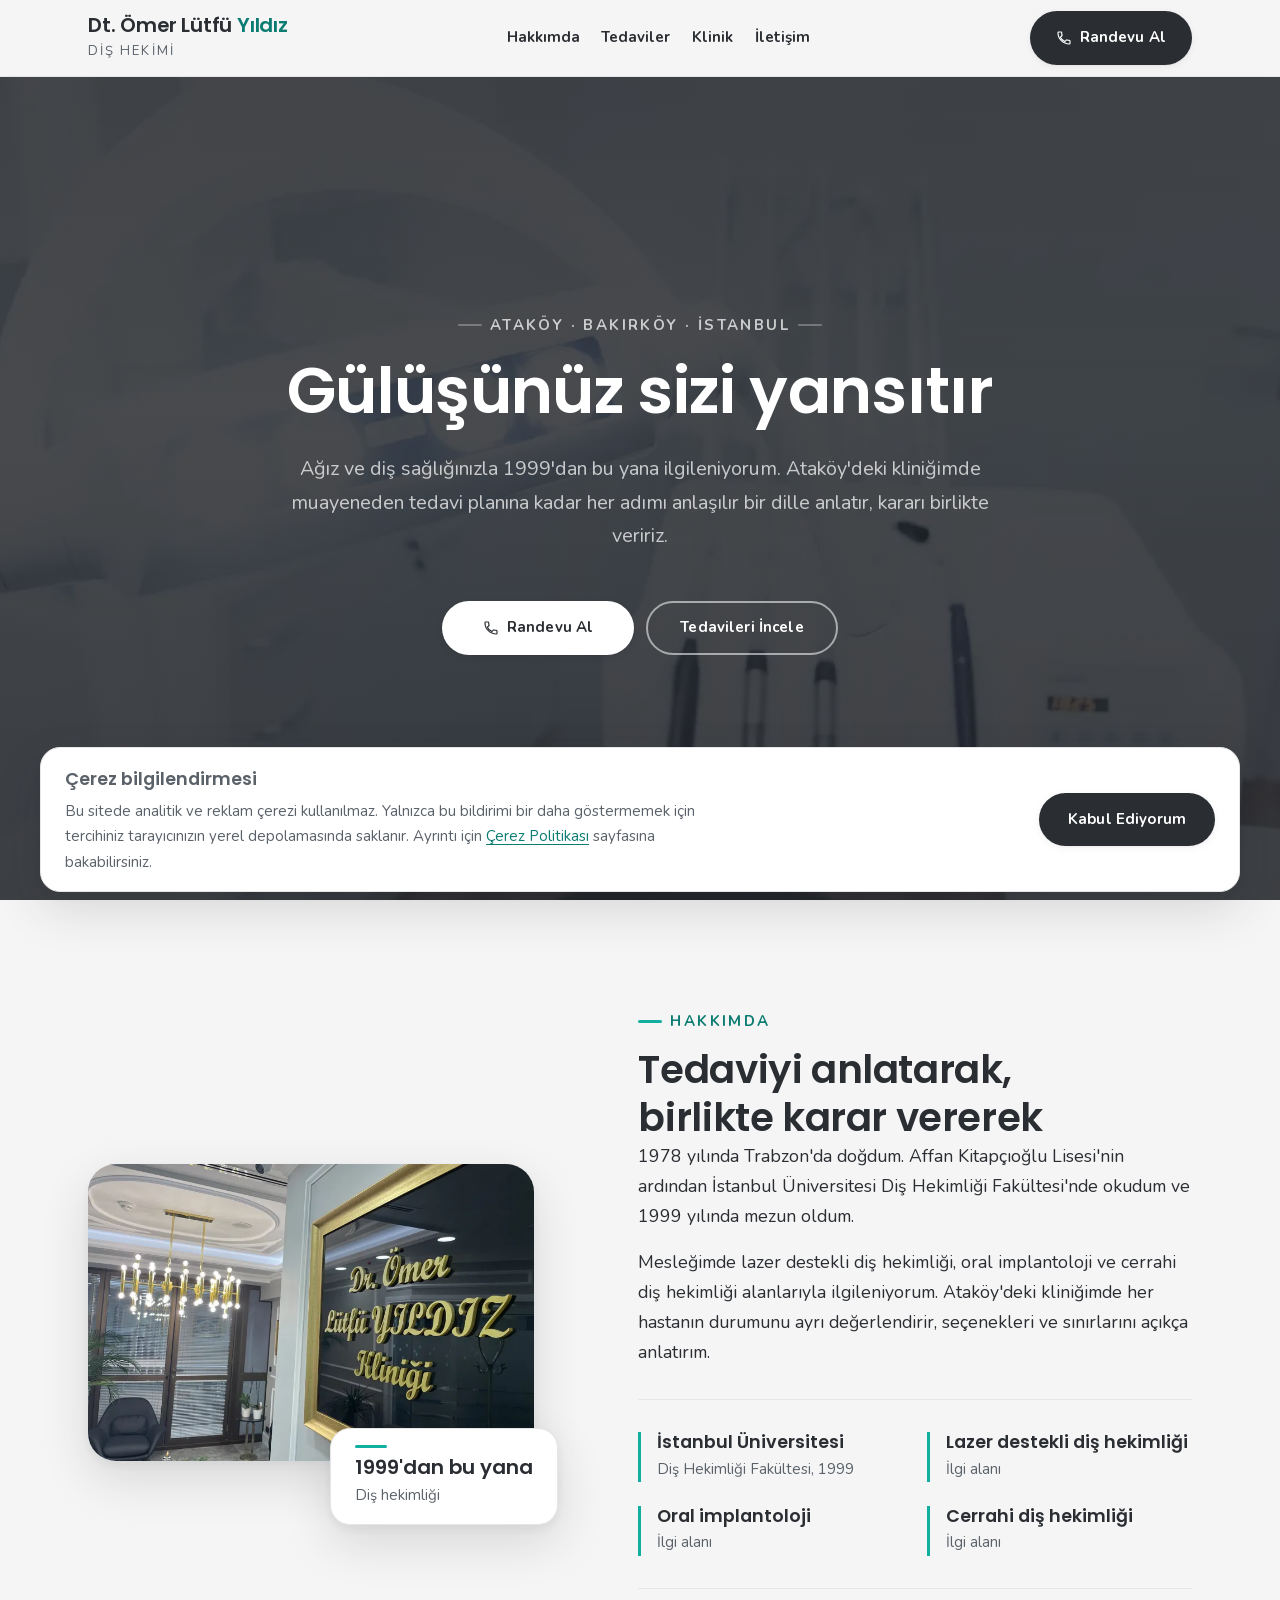
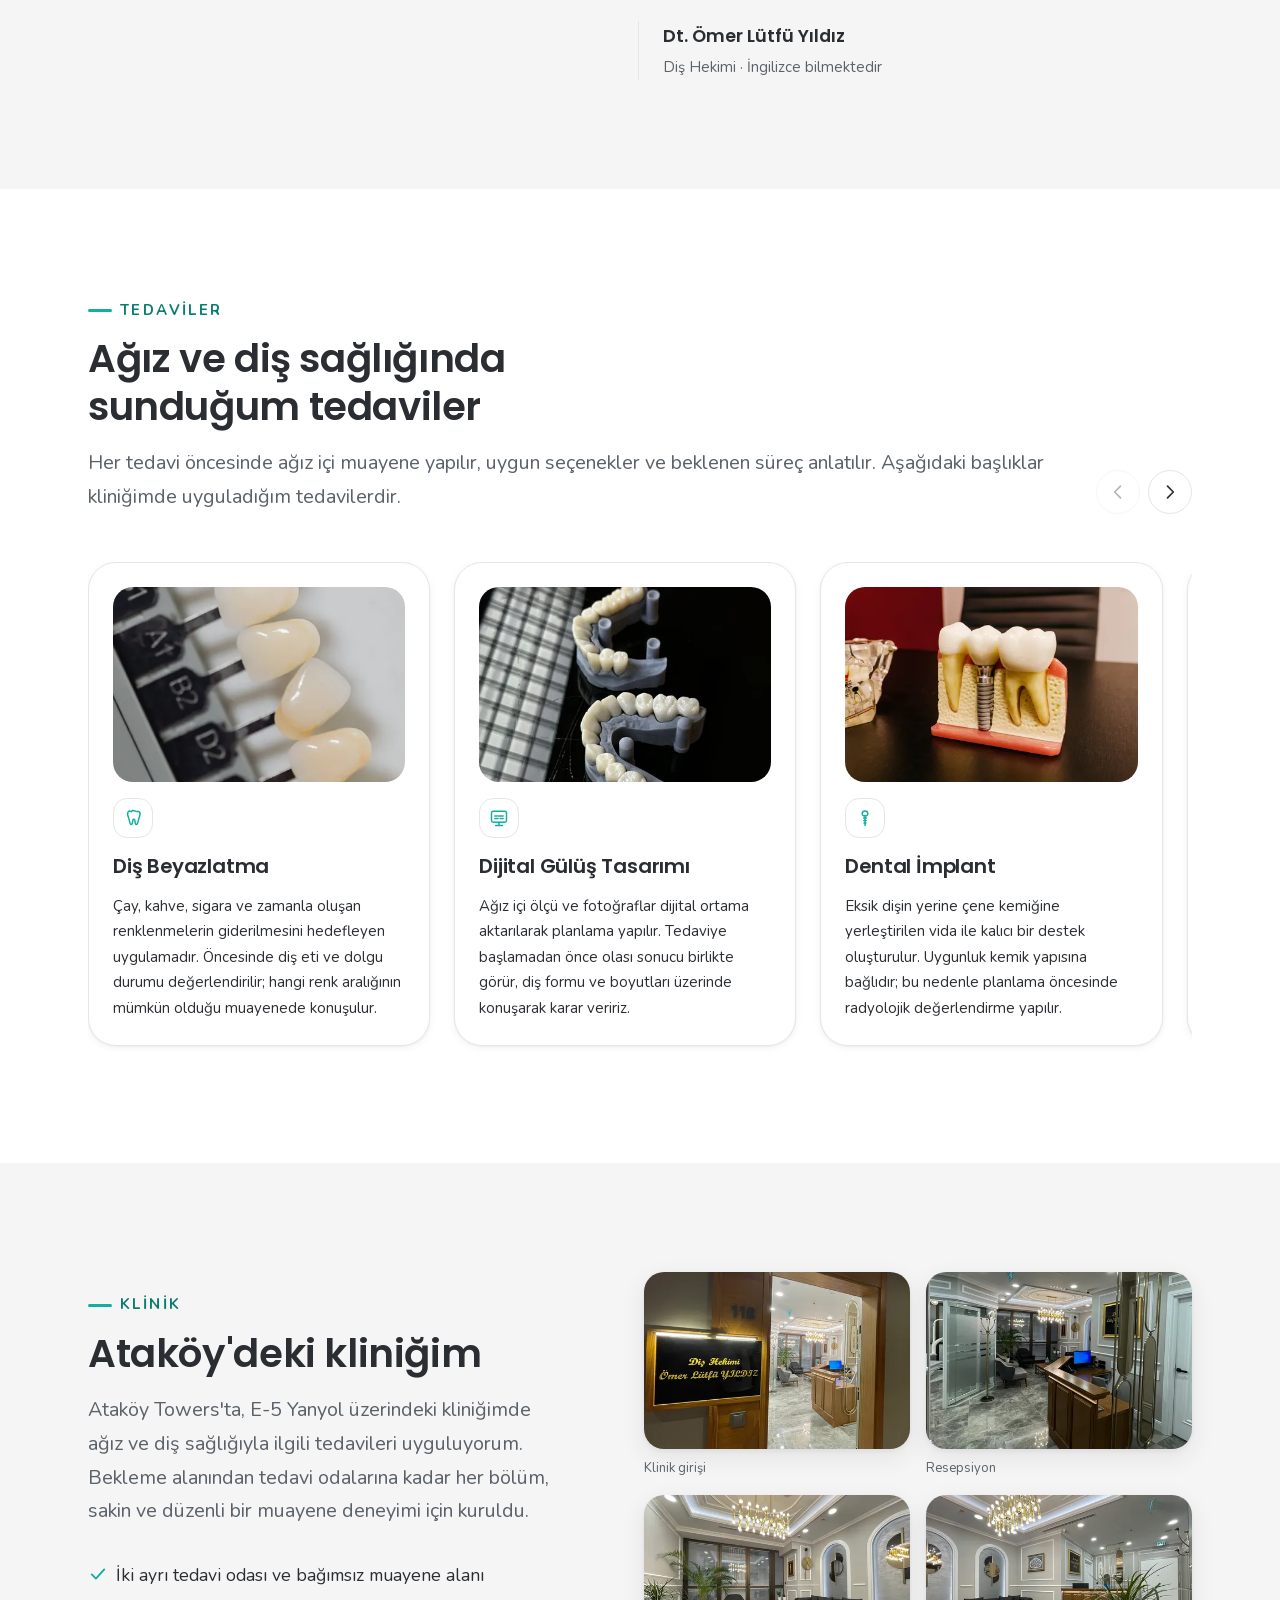
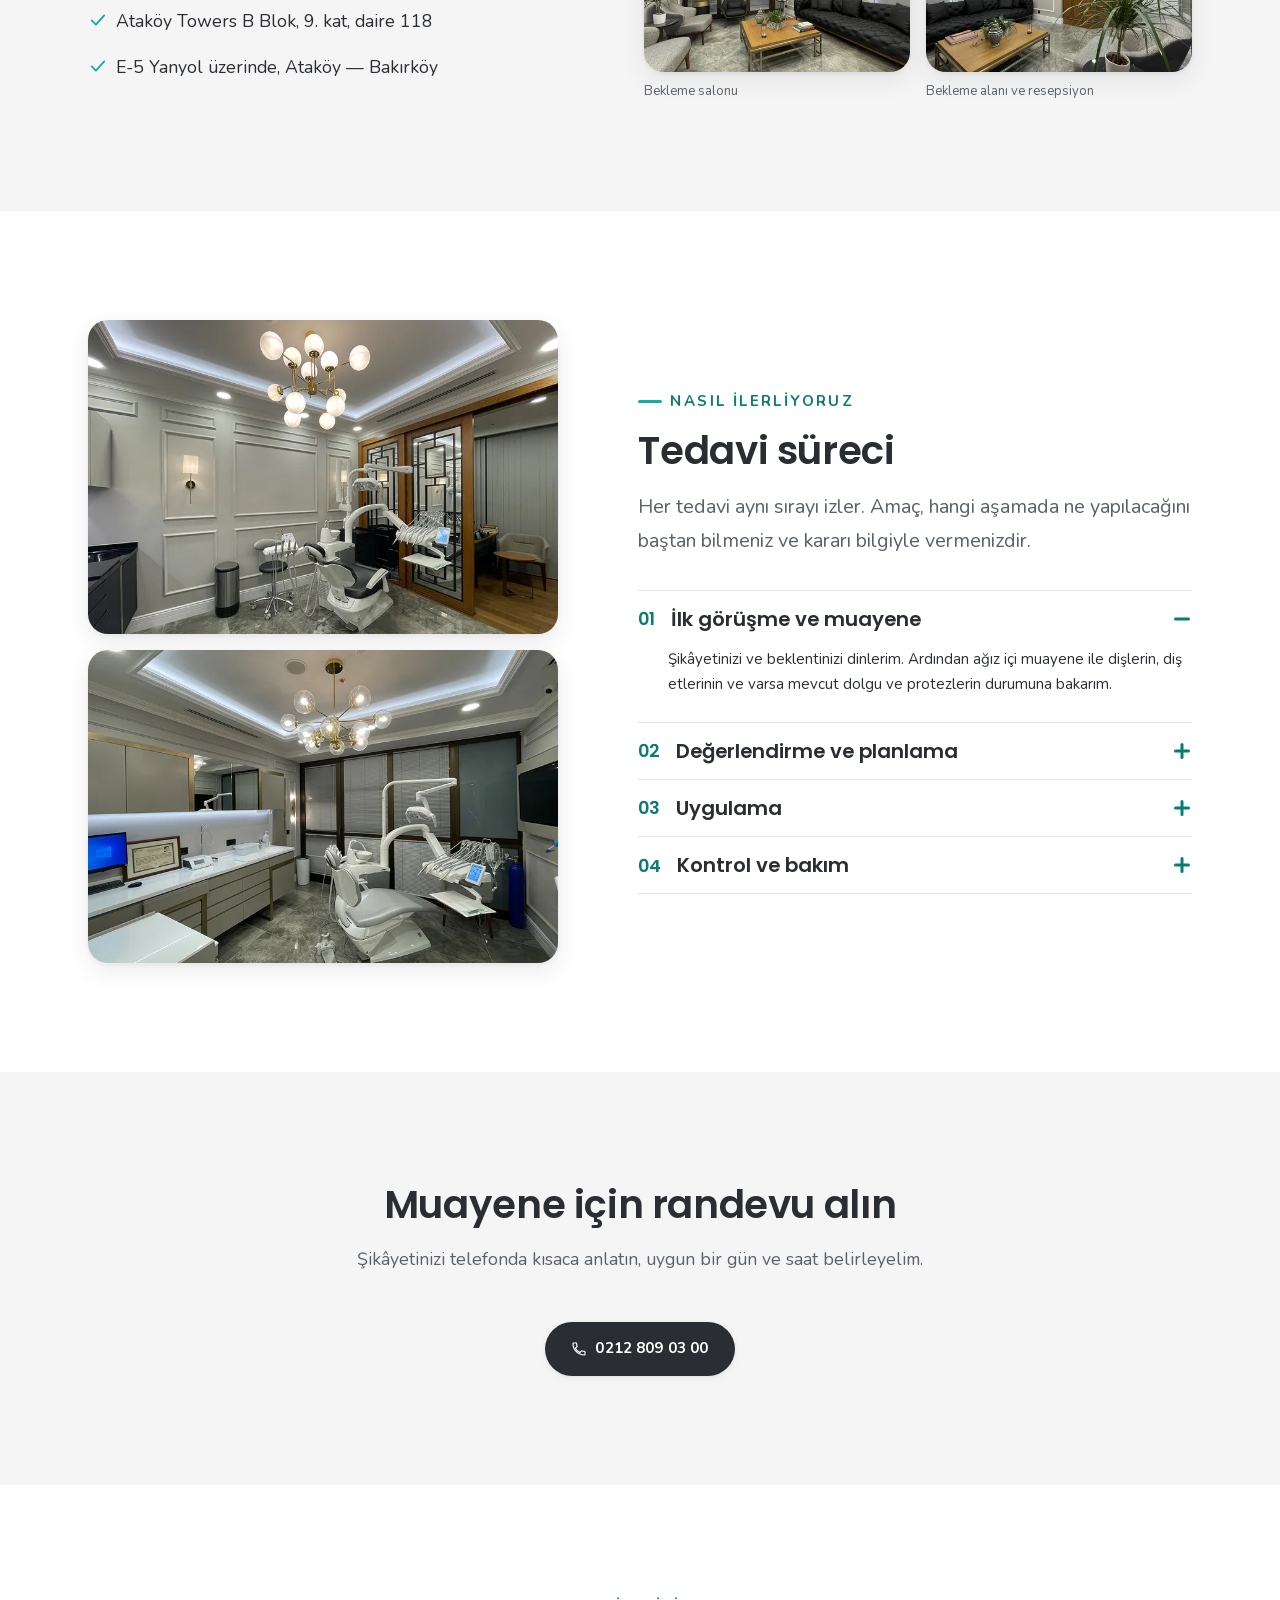
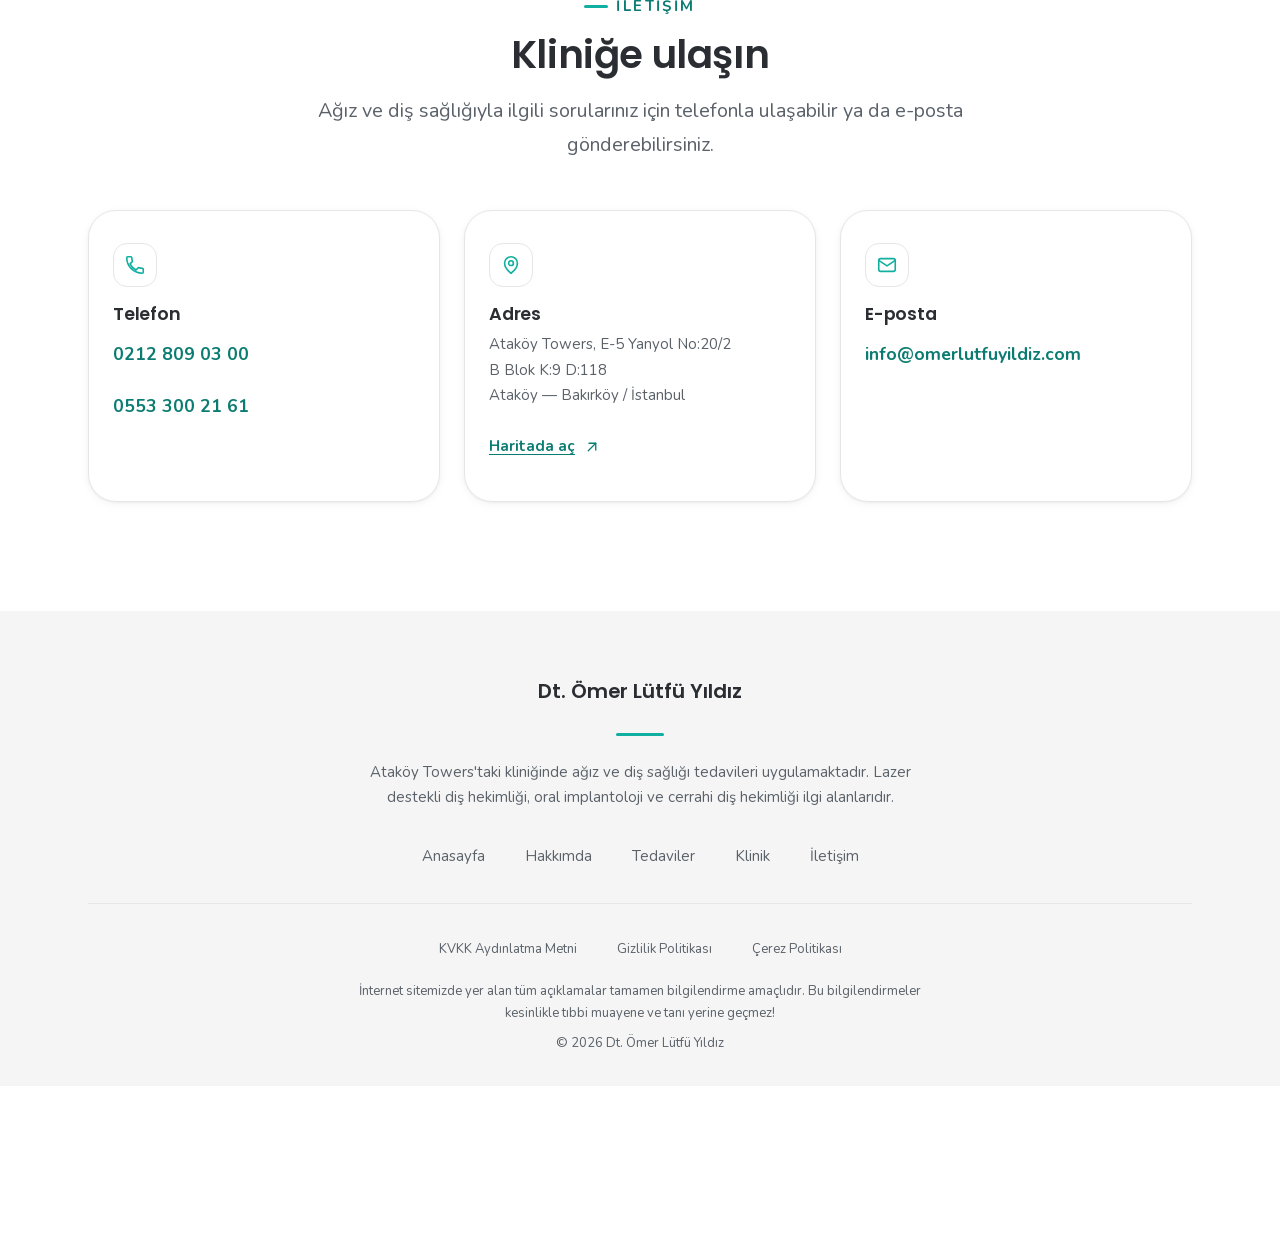
==== commit a15a653e: "feat(header): make the wordmark the home link The nav had an "Anasayfa" item that duplicated what th" ====
--- a/index.html
+++ b/index.html
@@ -52,7 +52,11 @@
     <div class="site-top" data-header>
       <header class="site-header">
         <div class="container site-header__inner">
-          <a class="site-header__logo" href="#anasayfa">
+          <a
+            class="site-header__logo"
+            href="#anasayfa"
+            aria-label="Dt. Ömer Lütfü Yıldız — Ana sayfa"
+          >
             <span class="site-header__logo-name">
               Dt. Ömer Lütfü <span class="site-header__logo-accent">Yıldız</span>
             </span>
@@ -61,7 +65,6 @@
 
           <nav class="site-nav" id="site-nav" data-nav data-open="false" aria-label="Ana menü">
             <ul class="site-nav__list">
-              <li class="site-nav__item"><a class="site-nav__link" href="#anasayfa">Anasayfa</a></li>
               <li class="site-nav__item"><a class="site-nav__link" href="#hakkimda">Hakkımda</a></li>
               <li class="site-nav__item"><a class="site-nav__link" href="#tedaviler">Tedaviler</a></li>
               <li class="site-nav__item"><a class="site-nav__link" href="#klinik">Klinik</a></li>
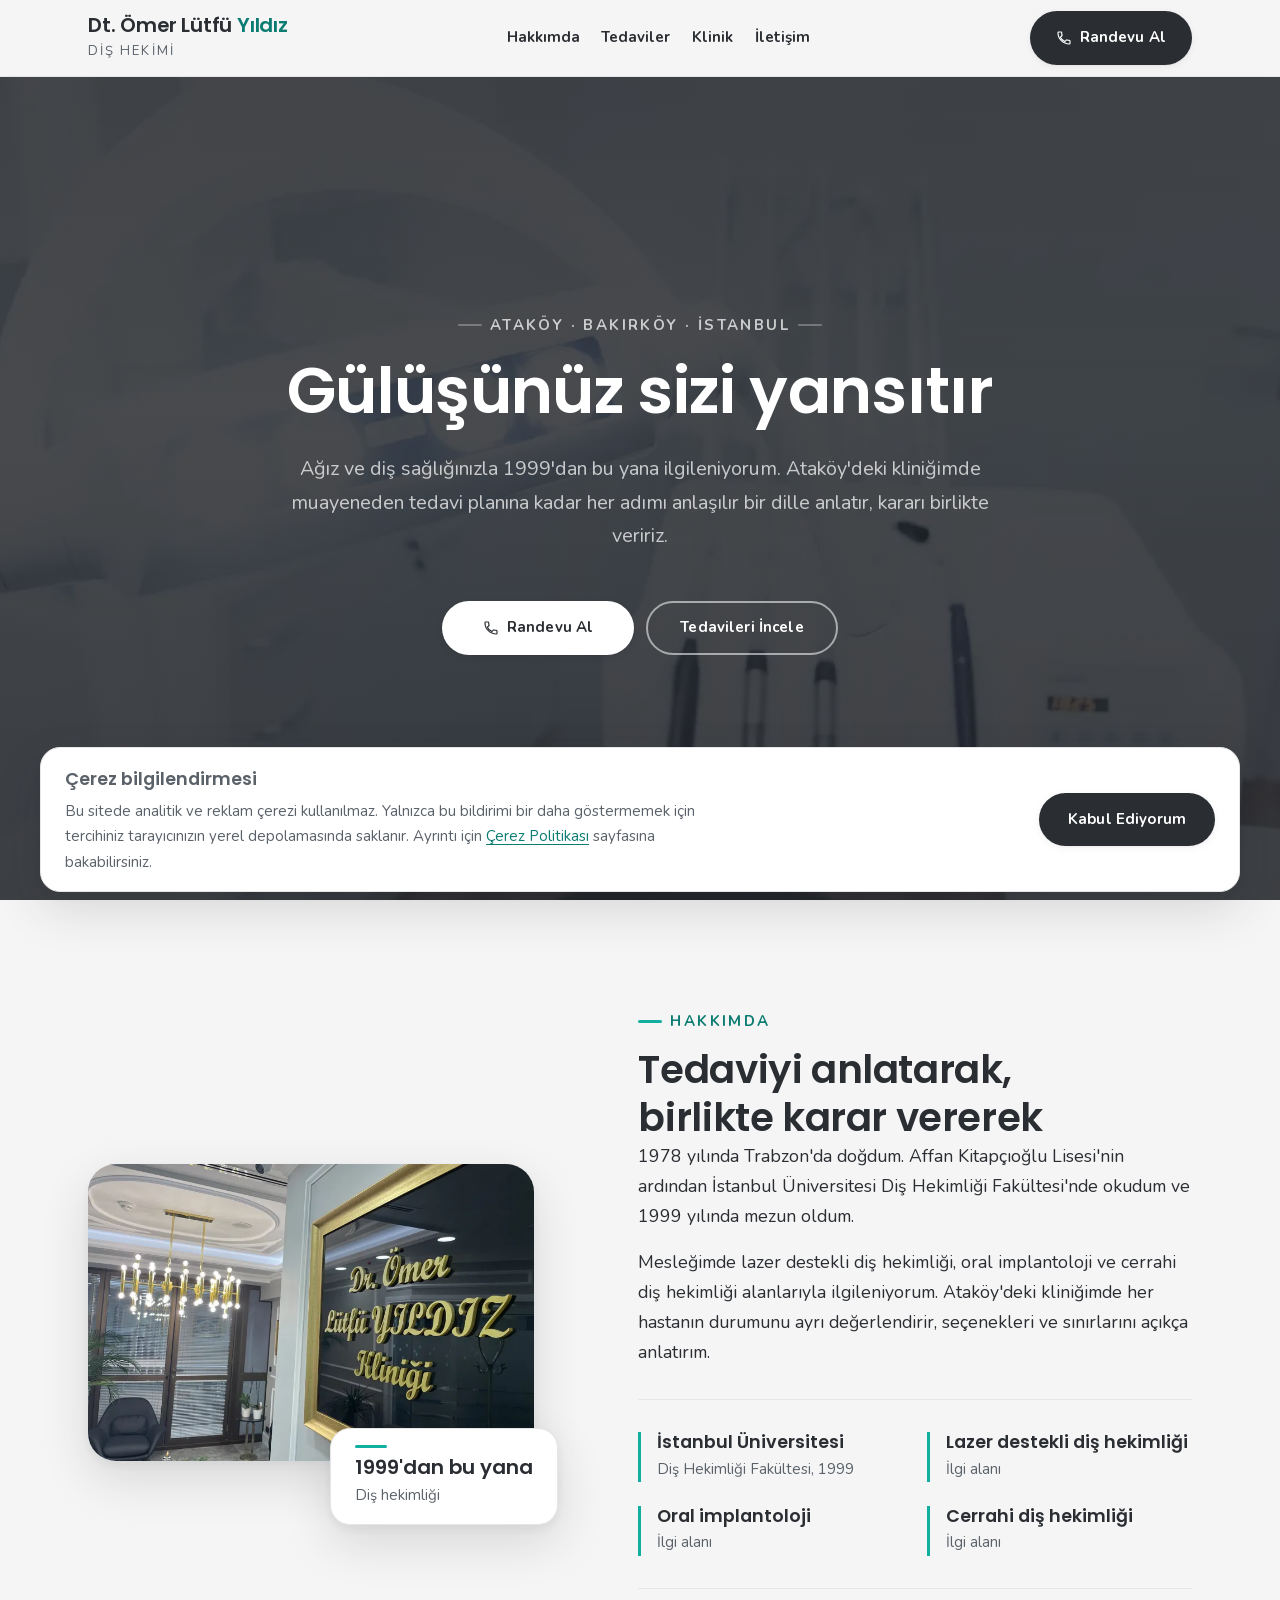
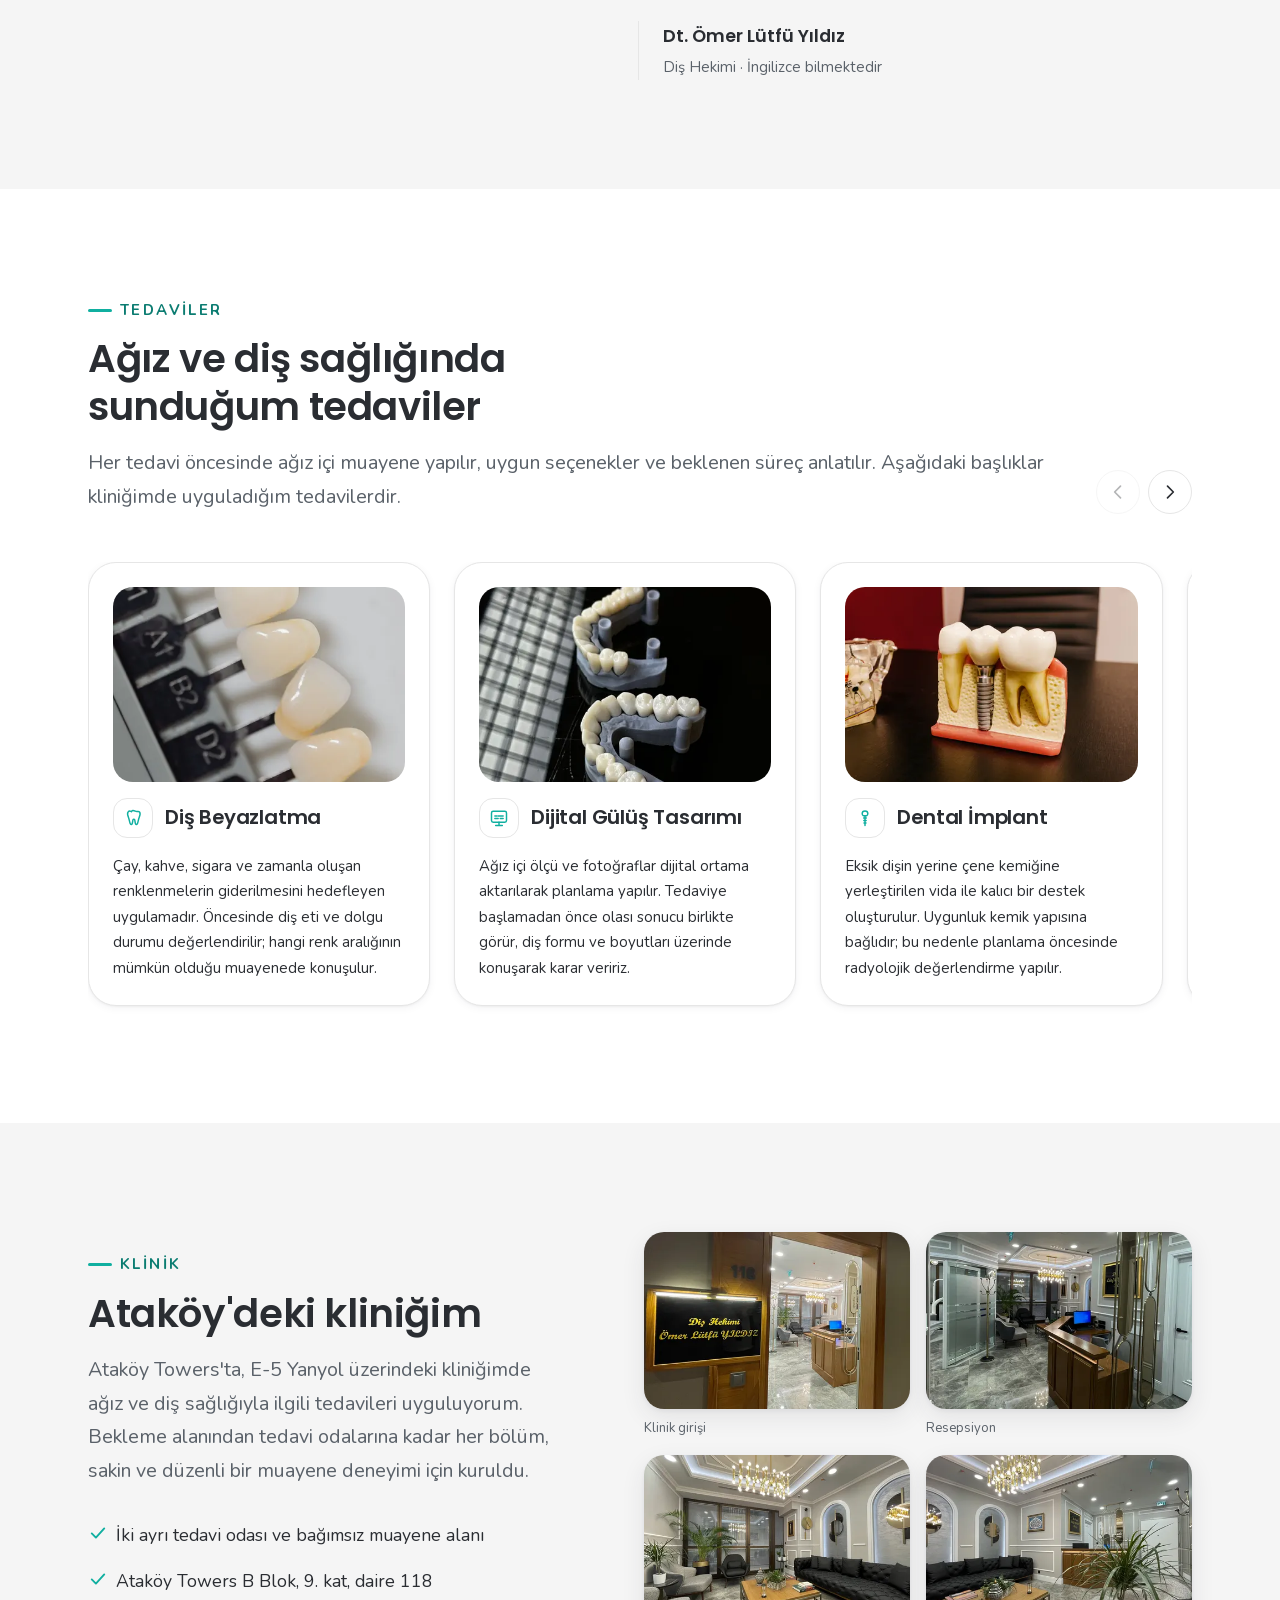
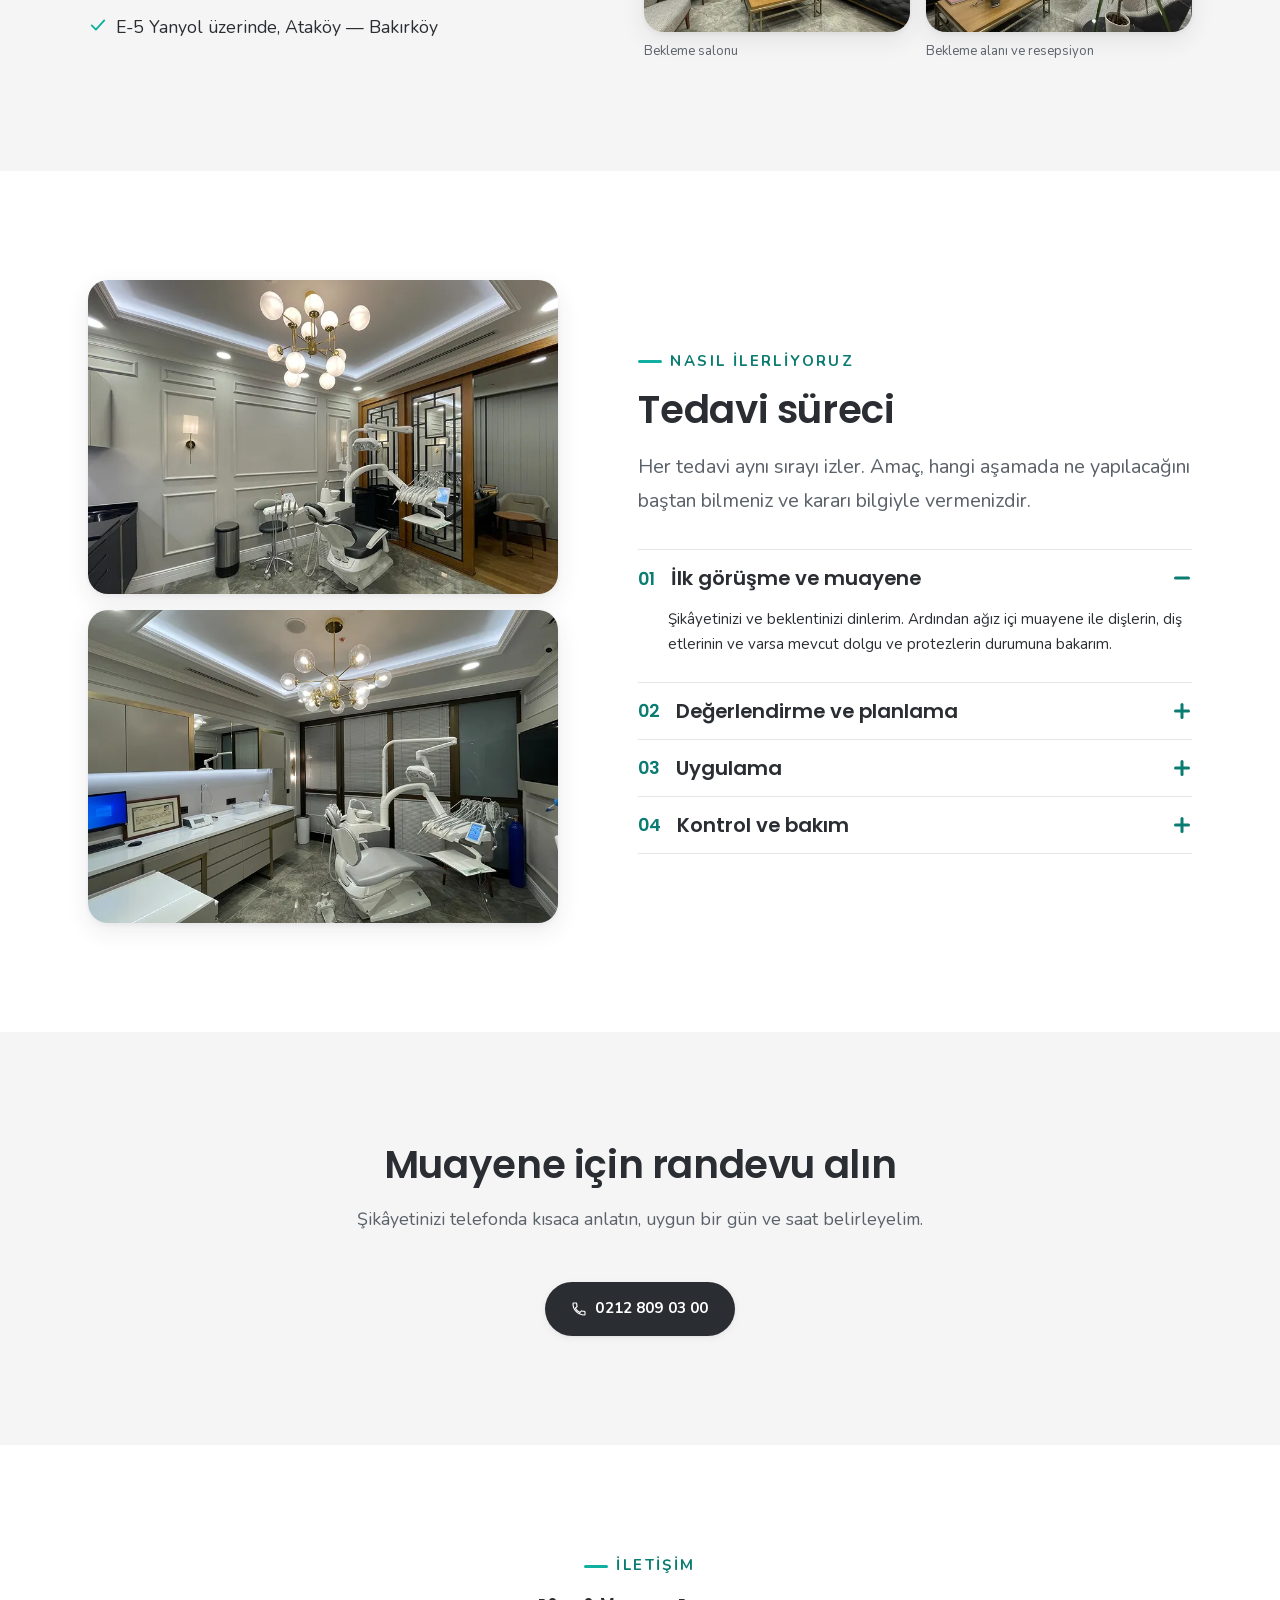
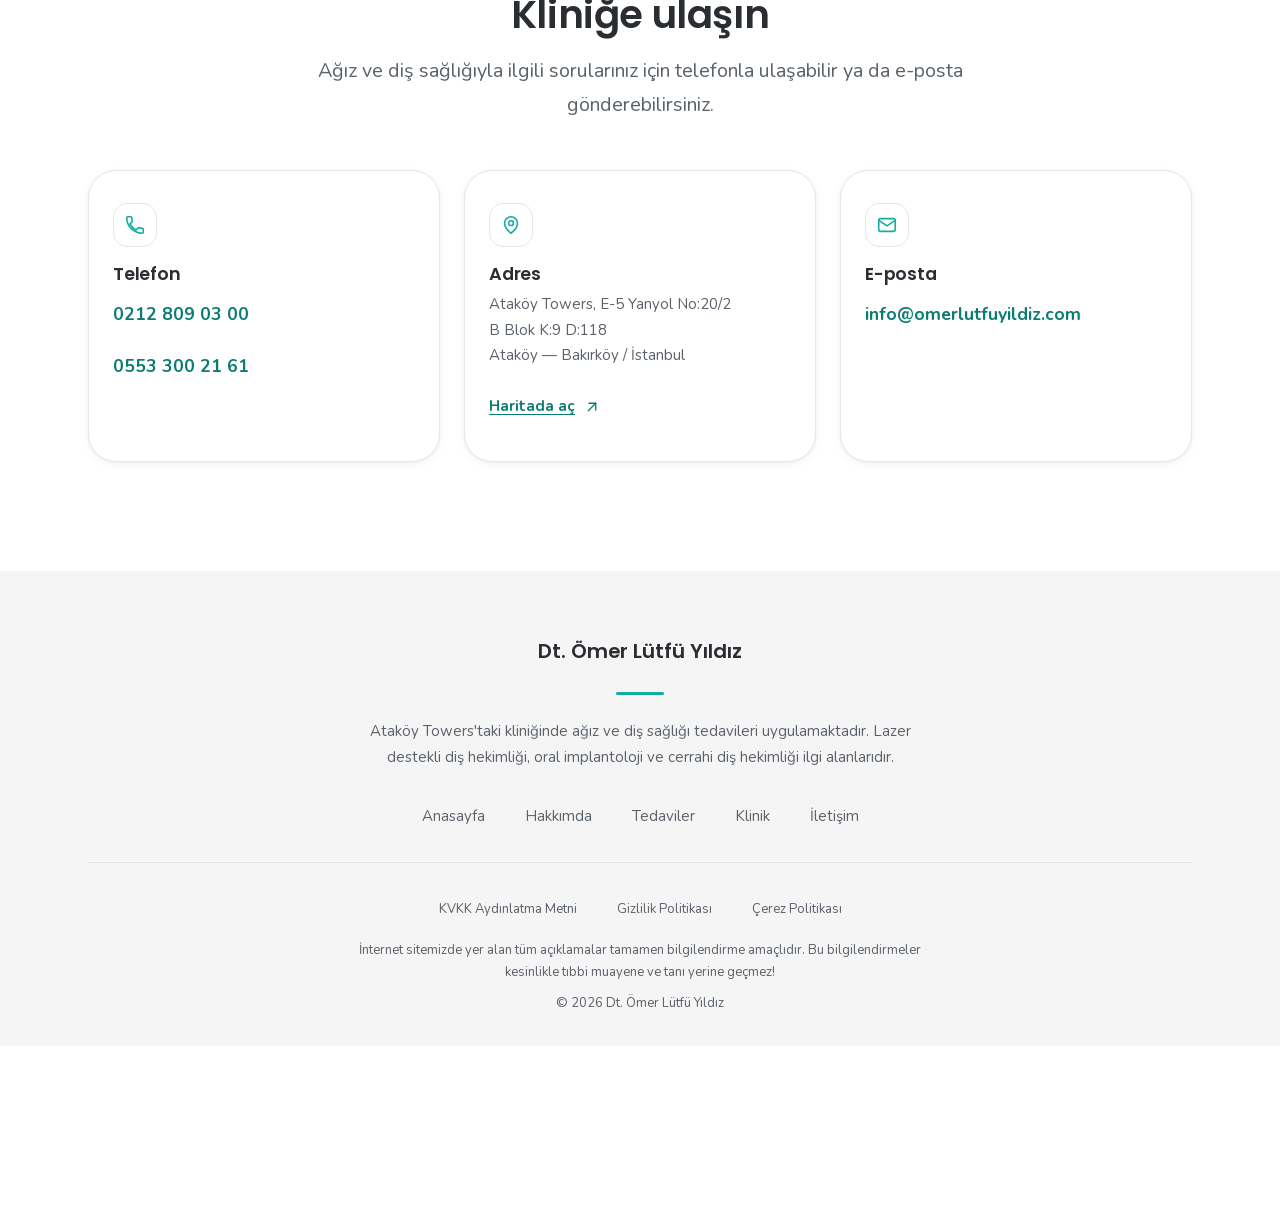
==== commit d6f4f75f: "feat(treatments): move the card icon beside the title The icon sat under the photo on its own row, a" ====
--- a/index.html
+++ b/index.html
@@ -272,18 +272,20 @@
                   loading="lazy"
                   decoding="async"
                 />
-                <span class="treatment-card__icon-box">
-                <svg class="treatment-card__icon" viewBox="0 0 24 24" aria-hidden="true" focusable="false">
-                  <path d="M12 3c2.2 0 3 1.2 4.5 1.2S19 3.6 20 5c1 1.4.4 4-.6 6.4-.9 2.2-1.2 5.4-2 7.3-.5 1.3-1.9 1.5-2.4.2-.5-1.3-.6-3.6-1-4.7-.4-1.1-1.6-1.1-2 0-.4 1.1-.5 3.4-1 4.7-.5 1.3-1.9 1.1-2.4-.2-.8-1.9-1.1-5.1-2-7.3C5.6 9 5 6.4 6 5c1-1.4 2-1.8 3.5-.8S9.8 3 12 3Z" />
-                </svg>
-              </span>
-                <h3 class="treatment-card__title">Diş Beyazlatma</h3>
+                <div class="treatment-card__head">
+                  <span class="treatment-card__icon-box">
+                    <svg class="treatment-card__icon" viewBox="0 0 24 24" aria-hidden="true" focusable="false">
+                      <path d="M12 3c2.2 0 3 1.2 4.5 1.2S19 3.6 20 5c1 1.4.4 4-.6 6.4-.9 2.2-1.2 5.4-2 7.3-.5 1.3-1.9 1.5-2.4.2-.5-1.3-.6-3.6-1-4.7-.4-1.1-1.6-1.1-2 0-.4 1.1-.5 3.4-1 4.7-.5 1.3-1.9 1.1-2.4-.2-.8-1.9-1.1-5.1-2-7.3C5.6 9 5 6.4 6 5c1-1.4 2-1.8 3.5-.8S9.8 3 12 3Z" />
+                    </svg>
+                  </span>
+                  <h3 class="treatment-card__title">Diş Beyazlatma</h3>
+                </div>
                 <p class="treatment-card__text">
                 Çay, kahve, sigara ve zamanla oluşan renklenmelerin giderilmesini
                 hedefleyen uygulamadır. Öncesinde diş eti ve dolgu durumu
                 değerlendirilir; hangi renk aralığının mümkün olduğu muayenede
                 konuşulur.
-              </p>
+                </p>
               </article>
             </li>
 
@@ -300,18 +302,20 @@
                   loading="lazy"
                   decoding="async"
                 />
-                <span class="treatment-card__icon-box">
-                <svg class="treatment-card__icon" viewBox="0 0 24 24" aria-hidden="true" focusable="false">
-                  <rect x="3" y="4" width="18" height="13" rx="2" />
-                  <path d="M8 21h8M12 17v4M7 9.5h2.5M11 9.5h6M7 12.5h4M13.5 12.5h3.5" />
-                </svg>
-              </span>
-                <h3 class="treatment-card__title">Dijital Gülüş Tasarımı</h3>
+                <div class="treatment-card__head">
+                  <span class="treatment-card__icon-box">
+                    <svg class="treatment-card__icon" viewBox="0 0 24 24" aria-hidden="true" focusable="false">
+                      <rect x="3" y="4" width="18" height="13" rx="2" />
+                      <path d="M8 21h8M12 17v4M7 9.5h2.5M11 9.5h6M7 12.5h4M13.5 12.5h3.5" />
+                    </svg>
+                  </span>
+                  <h3 class="treatment-card__title">Dijital Gülüş Tasarımı</h3>
+                </div>
                 <p class="treatment-card__text">
                 Ağız içi ölçü ve fotoğraflar dijital ortama aktarılarak planlama
                 yapılır. Tedaviye başlamadan önce olası sonucu birlikte görür,
                 diş formu ve boyutları üzerinde konuşarak karar veririz.
-              </p>
+                </p>
               </article>
             </li>
 
@@ -328,18 +332,20 @@
                   loading="lazy"
                   decoding="async"
                 />
-                <span class="treatment-card__icon-box">
-                <svg class="treatment-card__icon" viewBox="0 0 24 24" aria-hidden="true" focusable="false">
-                  <path d="M12 3.5c1.9 0 3.4 1.4 3.4 3.2 0 1.1-.5 2-1.3 2.6H9.9c-.8-.6-1.3-1.5-1.3-2.6C8.6 4.9 10.1 3.5 12 3.5Z" />
-                  <path d="M10.4 12h3.2M10.6 15h2.8M10.8 18h2.4M12 9.3V21" />
-                </svg>
-              </span>
-                <h3 class="treatment-card__title">Dental İmplant</h3>
+                <div class="treatment-card__head">
+                  <span class="treatment-card__icon-box">
+                    <svg class="treatment-card__icon" viewBox="0 0 24 24" aria-hidden="true" focusable="false">
+                      <path d="M12 3.5c1.9 0 3.4 1.4 3.4 3.2 0 1.1-.5 2-1.3 2.6H9.9c-.8-.6-1.3-1.5-1.3-2.6C8.6 4.9 10.1 3.5 12 3.5Z" />
+                      <path d="M10.4 12h3.2M10.6 15h2.8M10.8 18h2.4M12 9.3V21" />
+                    </svg>
+                  </span>
+                  <h3 class="treatment-card__title">Dental İmplant</h3>
+                </div>
                 <p class="treatment-card__text">
                 Eksik dişin yerine çene kemiğine yerleştirilen vida ile kalıcı bir
                 destek oluşturulur. Uygunluk kemik yapısına bağlıdır; bu nedenle
                 planlama öncesinde radyolojik değerlendirme yapılır.
-              </p>
+                </p>
               </article>
             </li>
 
@@ -356,18 +362,20 @@
                   loading="lazy"
                   decoding="async"
                 />
-                <span class="treatment-card__icon-box">
-                <svg class="treatment-card__icon" viewBox="0 0 24 24" aria-hidden="true" focusable="false">
-                  <path d="M3.5 10.5c3-2.5 14-2.5 17 0-1 5.5-4.4 8.5-8.5 8.5s-7.5-3-8.5-8.5Z" />
-                  <path d="M7.2 11.3v4.1M11 11v5.4M15 11v4.9" />
-                </svg>
-              </span>
-                <h3 class="treatment-card__title">Gülüş Tasarımı</h3>
+                <div class="treatment-card__head">
+                  <span class="treatment-card__icon-box">
+                    <svg class="treatment-card__icon" viewBox="0 0 24 24" aria-hidden="true" focusable="false">
+                      <path d="M3.5 10.5c3-2.5 14-2.5 17 0-1 5.5-4.4 8.5-8.5 8.5s-7.5-3-8.5-8.5Z" />
+                      <path d="M7.2 11.3v4.1M11 11v5.4M15 11v4.9" />
+                    </svg>
+                  </span>
+                  <h3 class="treatment-card__title">Gülüş Tasarımı</h3>
+                </div>
                 <p class="treatment-card__text">
                 Dişlerin biçimi, dizilimi ve diş eti görünümü yüz hatlarıyla
                 birlikte ele alınır. Amaç abartılı bir değişim değil, kişinin
                 yüzüne uyan dengeli ve doğal bir görünümdür.
-              </p>
+                </p>
               </article>
             </li>
 
@@ -384,18 +392,20 @@
                   loading="lazy"
                   decoding="async"
                 />
-                <span class="treatment-card__icon-box">
-                <svg class="treatment-card__icon" viewBox="0 0 24 24" aria-hidden="true" focusable="false">
-                  <path d="M12 4.2c1.8 0 2.5 1 3.7 1 1.2 0 2-.5 2.8.7.8 1.2.3 3.3-.5 5.3-.7 1.8-1 4.4-1.6 6-.4 1-1.6 1.2-2 .1-.4-1-.5-3-.8-3.9-.3-.9-1.3-.9-1.6 0-.3.9-.4 2.9-.8 3.9-.4 1.1-1.6.9-2-.1-.6-1.6-.9-4.2-1.6-6-.8-2-1.3-4.1-.5-5.3.8-1.2 1.6-.7 2.8-.7 1.2 0 1.9-1 3.7-1Z" />
-                  <path d="m17.6 4.9 3-1.6M18.6 7.4l2.9.3" />
-                </svg>
-              </span>
-                <h3 class="treatment-card__title">Diş Estetiği</h3>
+                <div class="treatment-card__head">
+                  <span class="treatment-card__icon-box">
+                    <svg class="treatment-card__icon" viewBox="0 0 24 24" aria-hidden="true" focusable="false">
+                      <path d="M12 4.2c1.8 0 2.5 1 3.7 1 1.2 0 2-.5 2.8.7.8 1.2.3 3.3-.5 5.3-.7 1.8-1 4.4-1.6 6-.4 1-1.6 1.2-2 .1-.4-1-.5-3-.8-3.9-.3-.9-1.3-.9-1.6 0-.3.9-.4 2.9-.8 3.9-.4 1.1-1.6.9-2-.1-.6-1.6-.9-4.2-1.6-6-.8-2-1.3-4.1-.5-5.3.8-1.2 1.6-.7 2.8-.7 1.2 0 1.9-1 3.7-1Z" />
+                      <path d="m17.6 4.9 3-1.6M18.6 7.4l2.9.3" />
+                    </svg>
+                  </span>
+                  <h3 class="treatment-card__title">Diş Estetiği</h3>
+                </div>
                 <p class="treatment-card__text">
                 Kırık, aşınmış veya boyut olarak uyumsuz dişlerde görünümü
                 düzeltmeye yönelik uygulamaların tümünü kapsar. Hangi yöntemin
                 uygun olduğu dişin sağlam doku miktarına göre belirlenir.
-              </p>
+                </p>
               </article>
             </li>
           </ul>
--- a/assets/css/main.css
+++ b/assets/css/main.css
@@ -980,6 +980,10 @@
 }
 
 .treatment-card {
+  /* İkon kutusu ölçüsü tek yerde: hem kutu hem başlığın hizalama yüksekliği
+     bu değeri kullanır. */
+  --icon-box: 2.5rem;
+
   display: flex;
   flex-direction: column;
   gap: var(--space-sm);
@@ -1006,11 +1010,22 @@
   border-radius: var(--radius-lg);
 }
 
+/* İkon başlığın solunda, aynı satırda. Başlık iki satıra düşerse ikon
+   yukarıda hizalı kalır: satır flex-start ile hizalanır, başlık ise kendi
+   içinde ikon kutusu yüksekliğinde dikey ortalanır. Tek satırlık başlık
+   ikonla ortalanmış görünür, iki satırlık başlık üstten hizalanır. */
+.treatment-card__head {
+  display: flex;
+  align-items: flex-start;
+  gap: var(--space-xs);
+}
+
 .treatment-card__icon-box {
   display: grid;
+  flex-shrink: 0;
   place-items: center;
-  width: 2.5rem;
-  height: 2.5rem;
+  width: var(--icon-box);
+  height: var(--icon-box);
   border: 1px solid var(--color-line);
   border-radius: var(--radius-md);
 }
@@ -1027,6 +1042,9 @@
 }
 
 .treatment-card__title {
+  display: flex;
+  align-items: center;
+  min-height: var(--icon-box);
   font-size: var(--font-size-lg);
 }
 
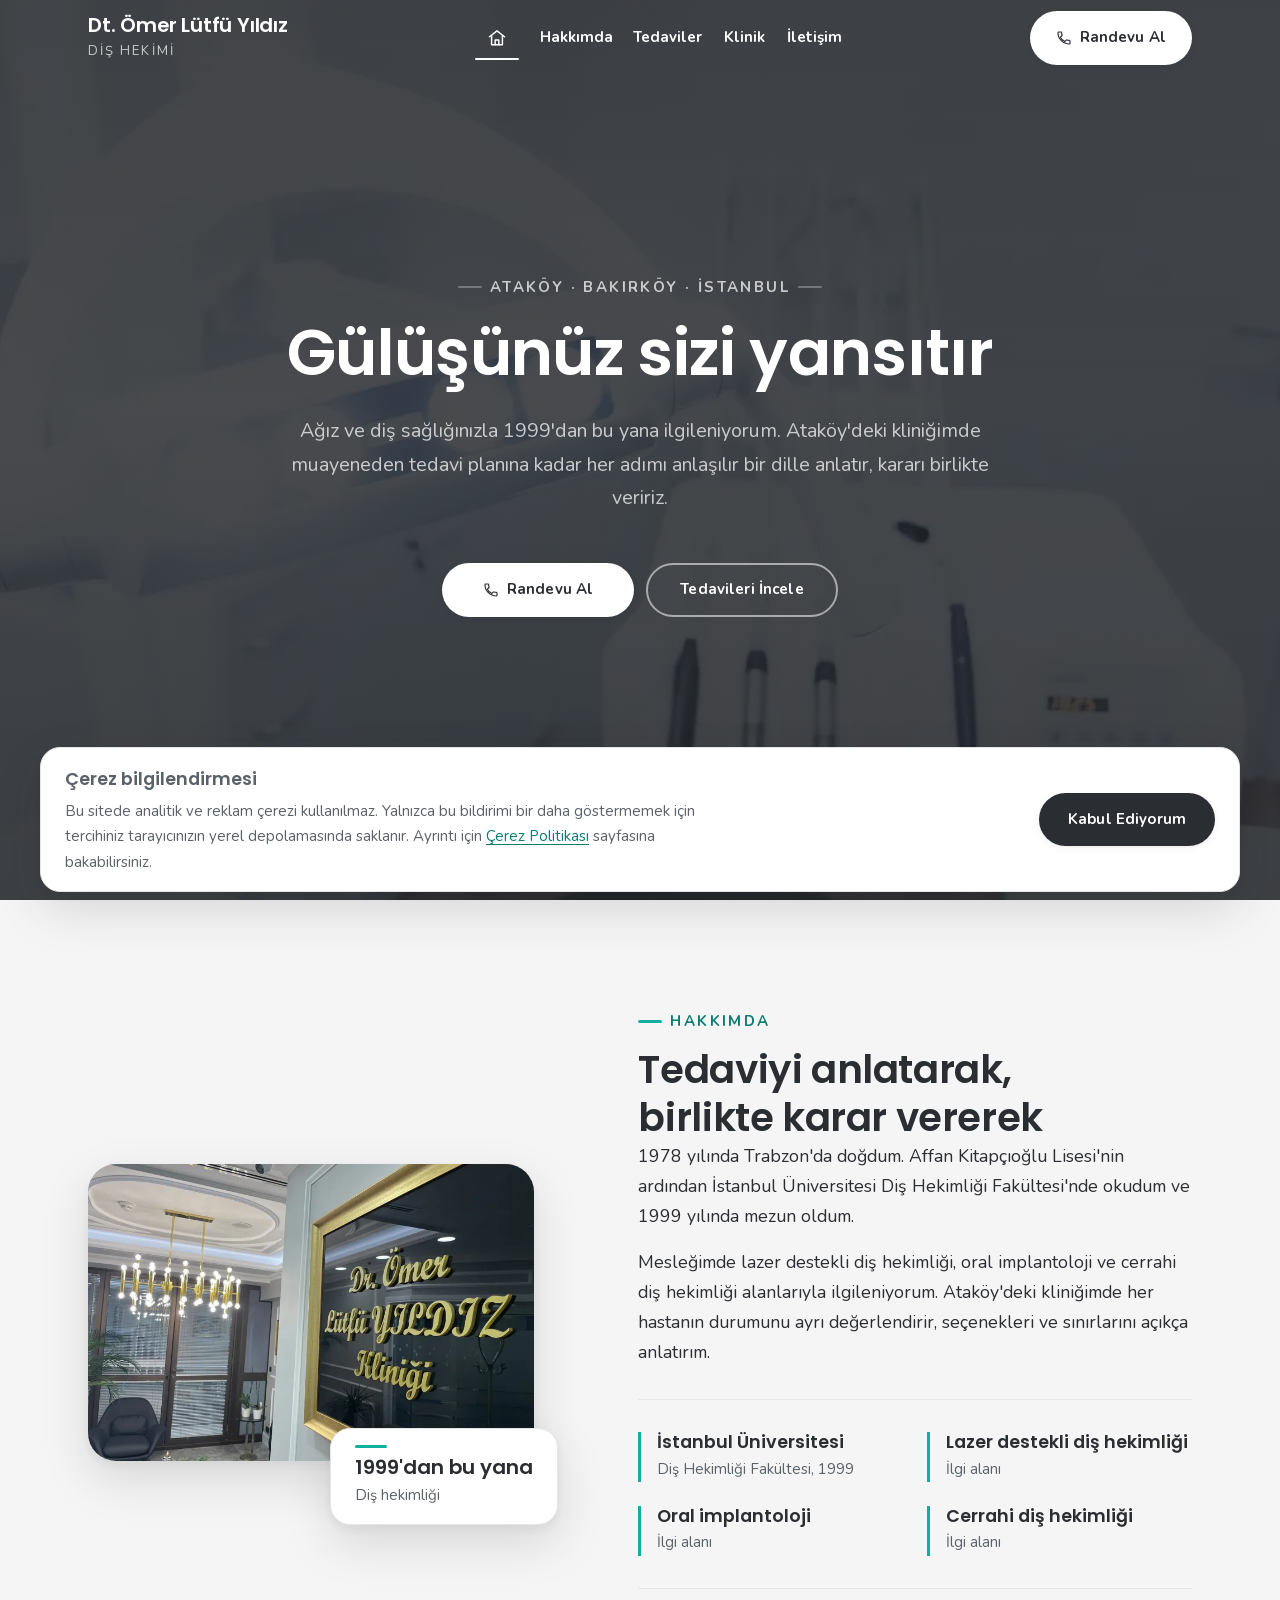
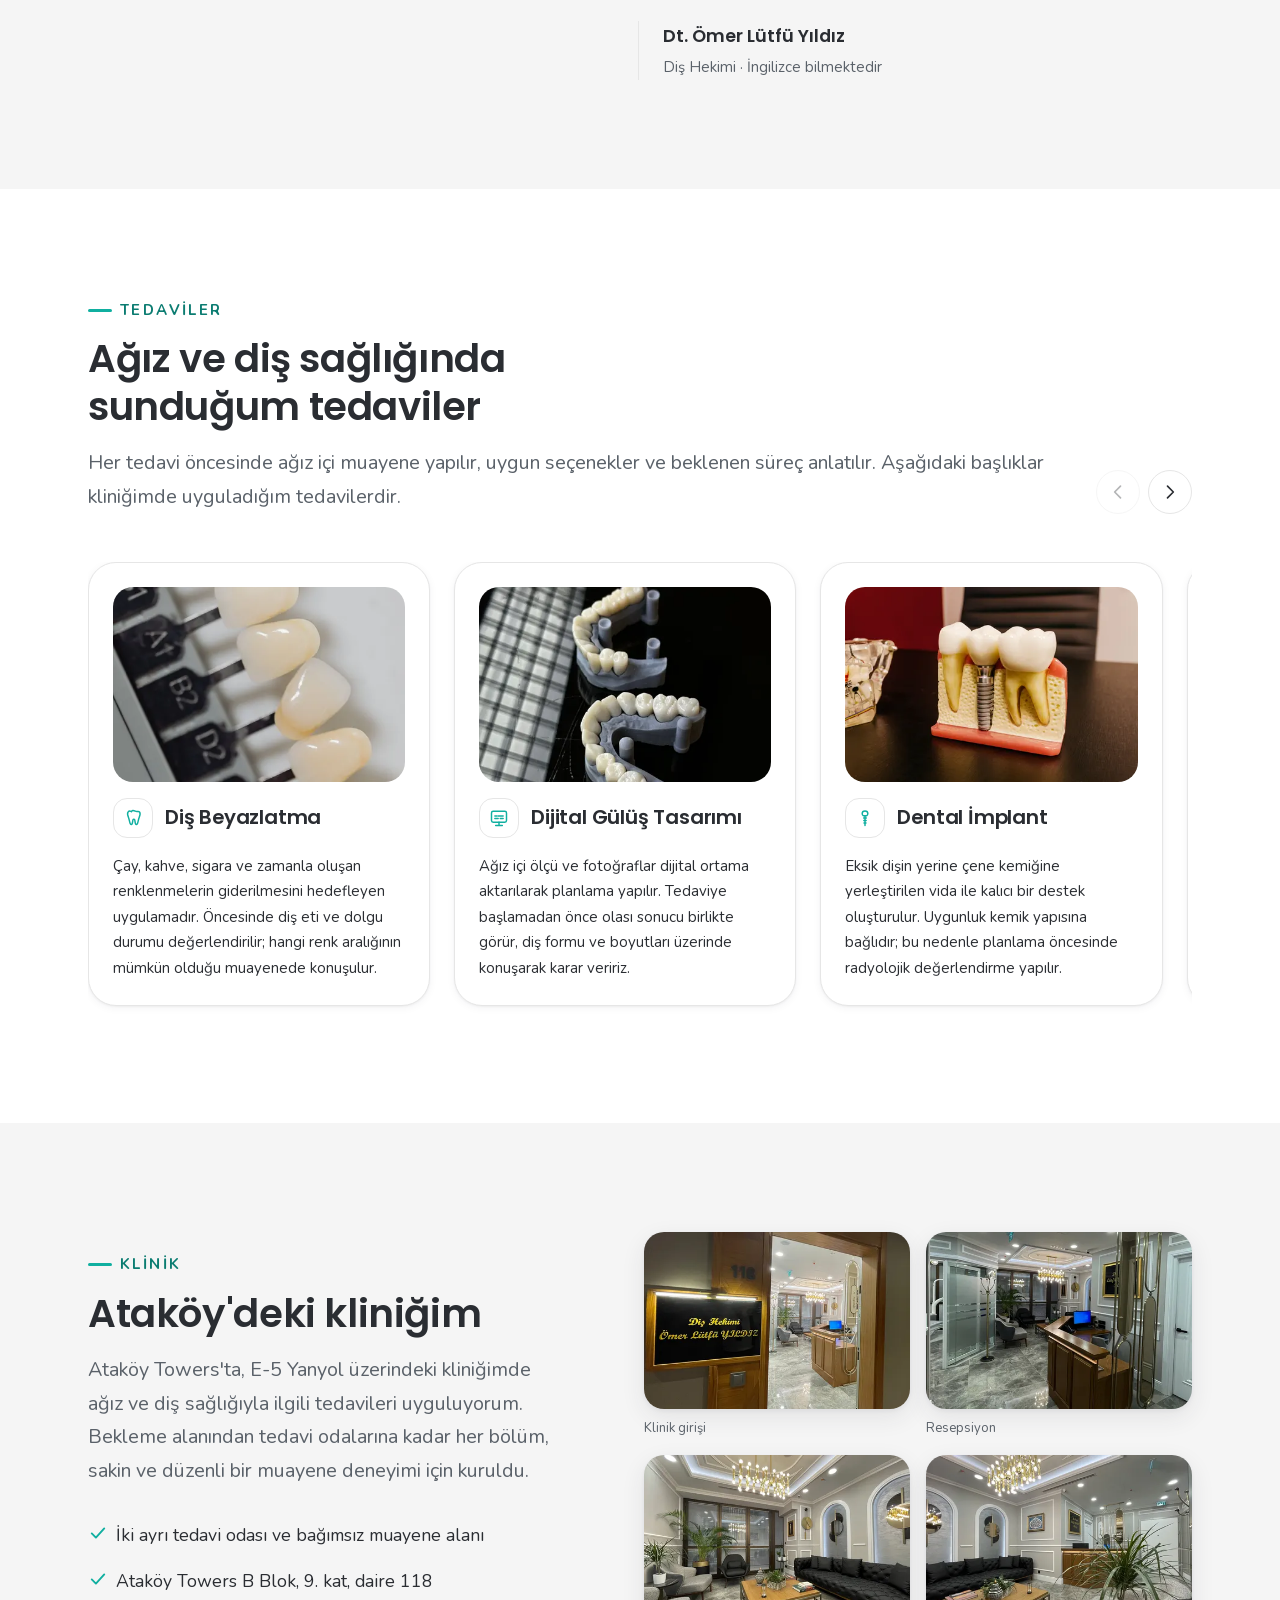
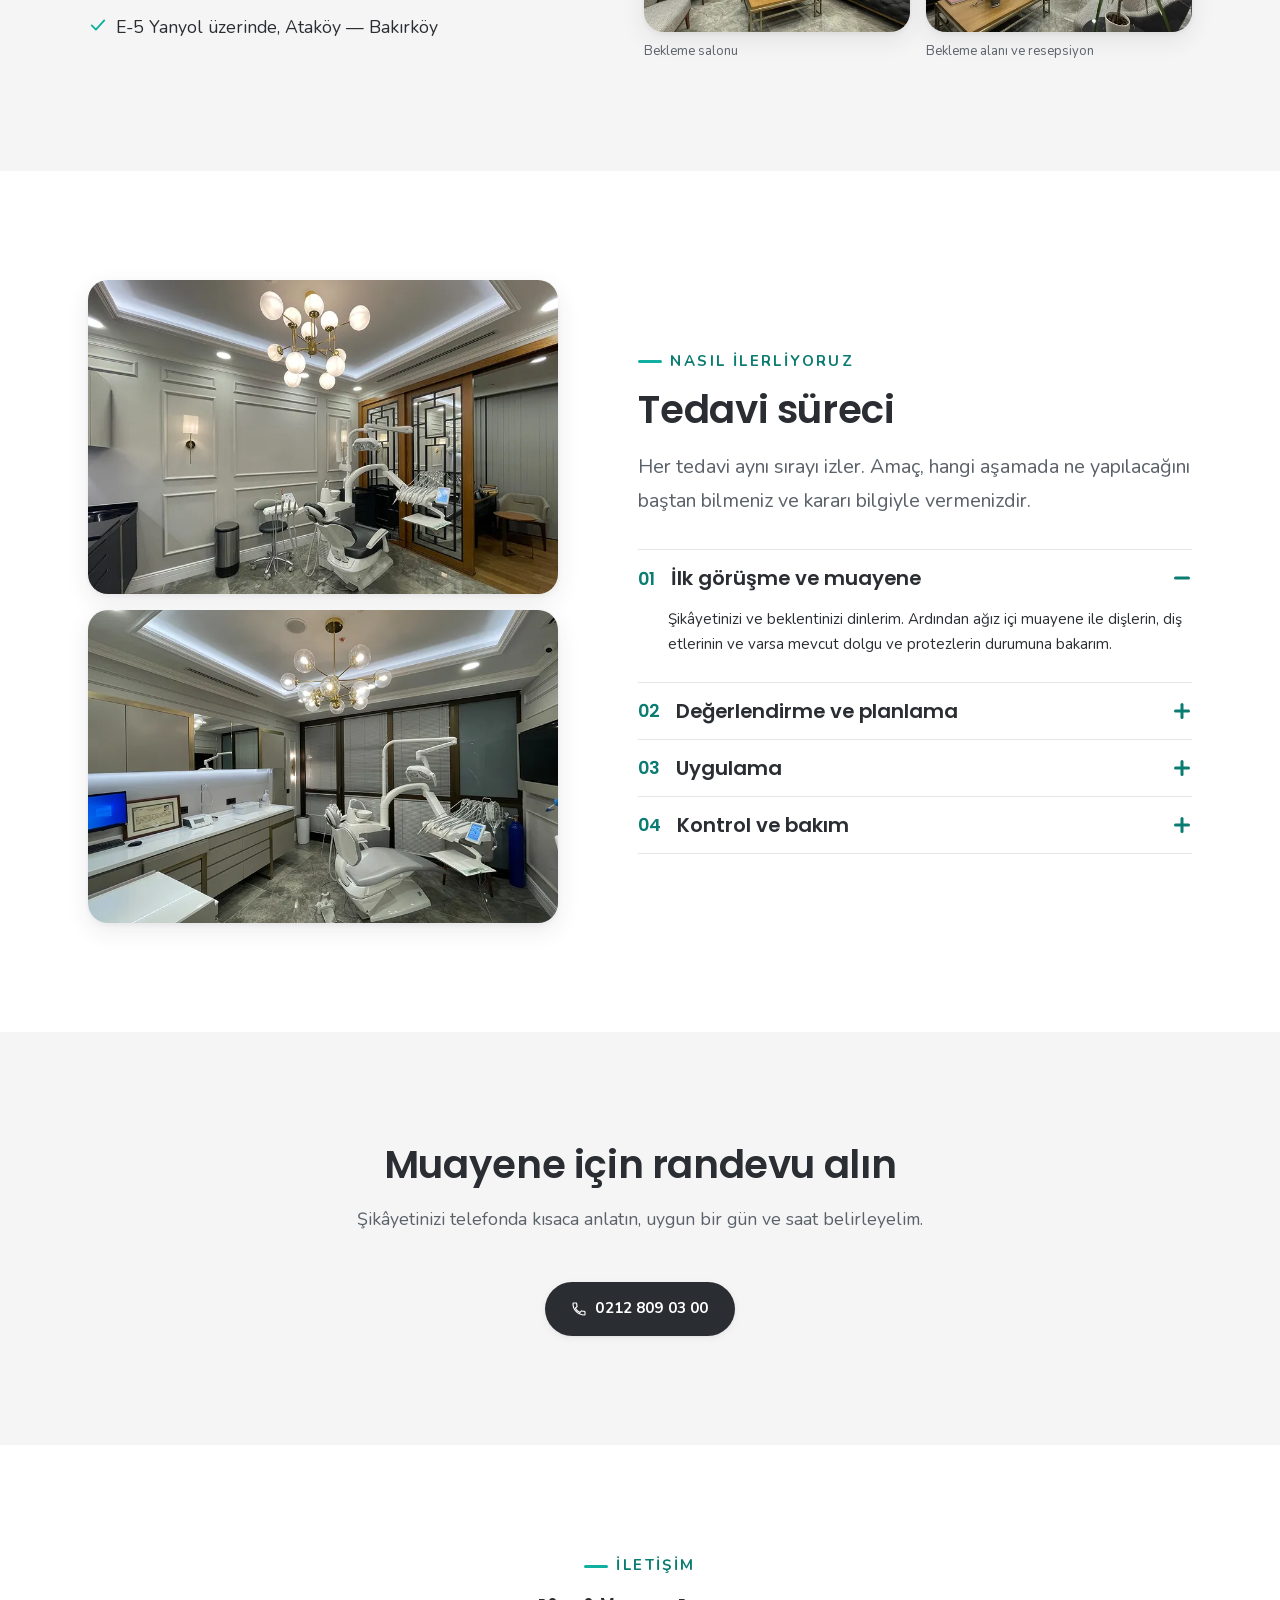
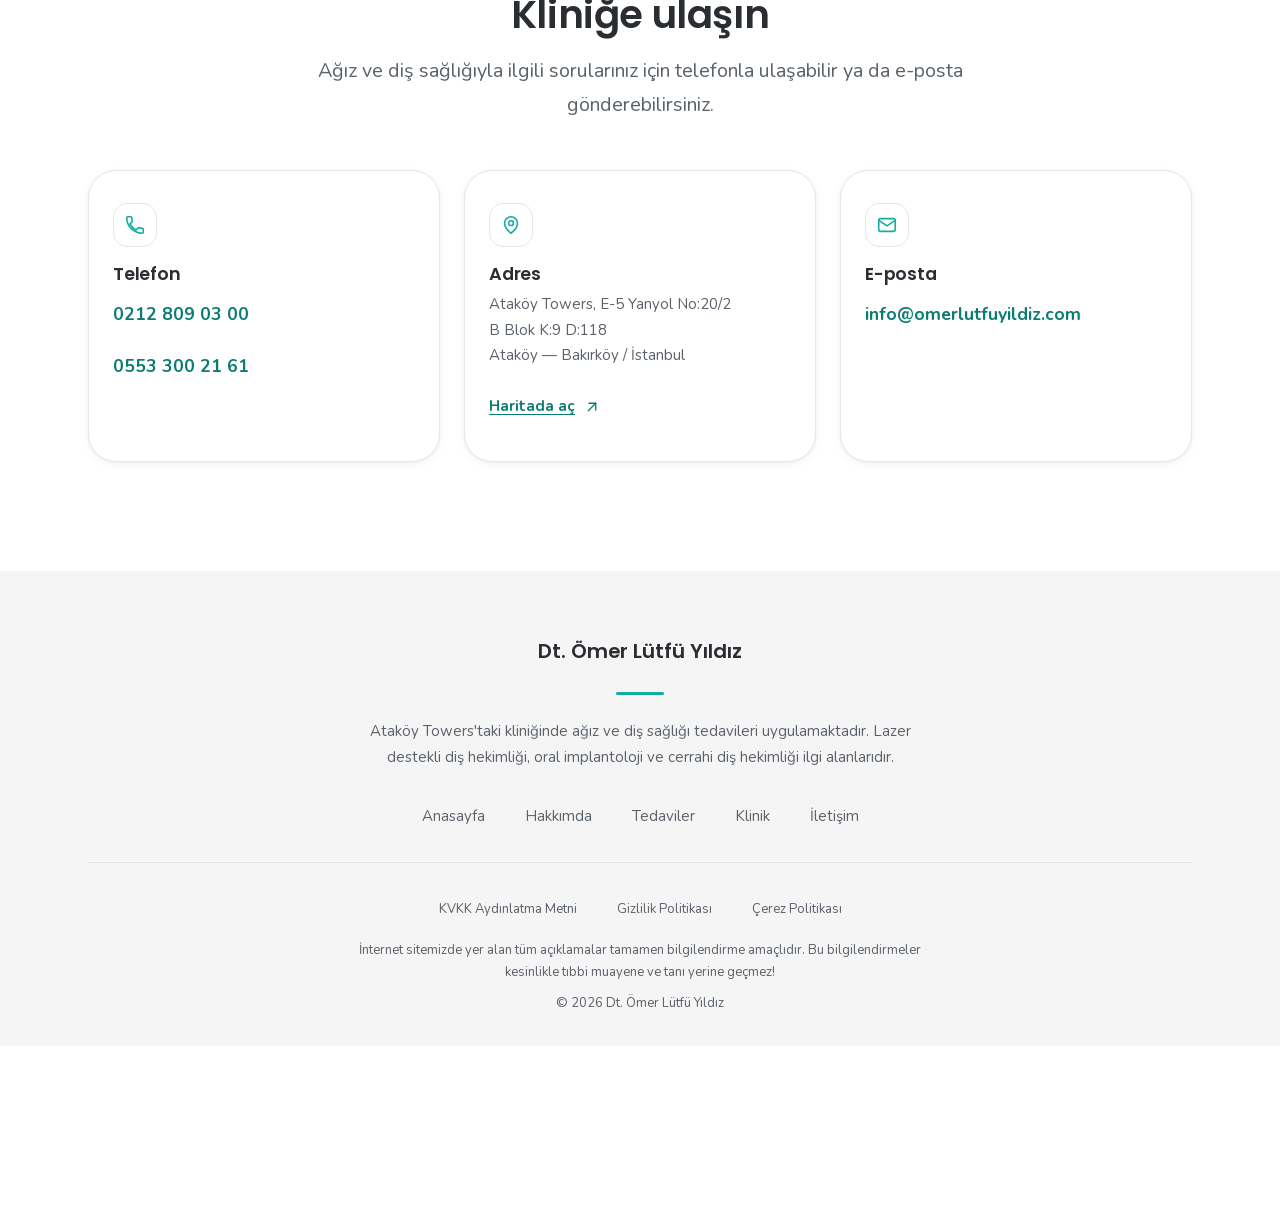
==== commit 2a2e1c25: "feat(nav): bring back the home item as an icon Removing "Anasayfa" from the nav in the previous pass" ====
--- a/index.html
+++ b/index.html
@@ -65,6 +65,12 @@
 
           <nav class="site-nav" id="site-nav" data-nav data-open="false" aria-label="Ana menü">
             <ul class="site-nav__list">
+              <li class="site-nav__item">
+                <a class="site-nav__link site-nav__link--home" href="#anasayfa" aria-label="Ana Sayfa" aria-current="page">
+                  <svg class="icon" viewBox="0 0 24 24" aria-hidden="true" focusable="false"><path d="m3 10.5 9-7 9 7" /><path d="M5.5 9.2V20h13V9.2" /><path d="M9.8 20v-5.6h4.4V20" /></svg>
+                  <span class="site-nav__home-text">Ana Sayfa</span>
+                </a>
+              </li>
               <li class="site-nav__item"><a class="site-nav__link" href="#hakkimda">Hakkımda</a></li>
               <li class="site-nav__item"><a class="site-nav__link" href="#tedaviler">Tedaviler</a></li>
               <li class="site-nav__item"><a class="site-nav__link" href="#klinik">Klinik</a></li>
--- a/assets/css/tokens.css
+++ b/assets/css/tokens.css
@@ -132,6 +132,18 @@
     rgb(42 45 50 / 0.66) 0%,
     rgb(42 45 50 / 0.58) 45%,
     rgb(42 45 50 / 0.72) 100%
+  );
+
+  /* --- Yasal sayfa banner overlay'i --------------------------------------
+     Aynı nötr koyu gri taban. Banner görselleri hero gibi karartılmadığı için
+     alfalar biraz daha yüksek. Üç banner'ın GERÇEK pikselleri üzerinde en
+     kötü durum: beyaz başlık 6.63:1, %86 eyebrow 5.43:1 — ikisi de AA.
+     ---------------------------------------------------------------------- */
+  --overlay-banner: linear-gradient(
+    180deg,
+    rgb(42 45 50 / 0.74) 0%,
+    rgb(42 45 50 / 0.66) 45%,
+    rgb(42 45 50 / 0.82) 100%
   );
 
   /* --- Spacing ölçeği ---------------------------------------------------- */
--- a/assets/css/main.css
+++ b/assets/css/main.css
@@ -252,24 +252,68 @@
    4. Header ve navigasyon
    ========================================================================== */
 
-/* Header her durumda açık gri. Kaydırınca koyulaşmaz; içerikten ayrımı ince
-   alt çizgi, kaydırıldığında ek olarak hafif gölge verir. */
+/* Header sayfa başındayken şeffaf, hero/banner fotoğrafının üstünde yüzer;
+   kaydırınca açık gri zemine oturur. Renk değişimi yalnızca .site-header
+   üzerindeki lokal token'lardan yürür — altındaki bileşen kuralları iki kez
+   yazılmaz.
+
+   Şeffaf durumdaki kontrast gerçek pikseller üzerinde ölçüldü:
+     hero üst bandı      beyaz 9.61:1  ·  %72 beyaz 5.92:1
+     yasal banner üstü   beyaz 7.59:1  ·  %72 beyaz 4.88:1
+   İkisi de AA üstünde, bu yüzden header'a ayrıca gradyan konmadı.
+   Turkuaz metin bu zeminde 2.77'de kalıyor: şeffaf durumda aksan beyaza
+   döner. */
 .site-top {
   position: fixed;
   inset-block-start: 0;
   inset-inline: 0;
   z-index: var(--z-header);
-  background-color: var(--color-bg-alt);
-  transition: box-shadow var(--transition-slow) var(--ease);
-}
-
-.site-top--scrolled,
-.site-top--menu-open {
-  box-shadow: var(--shadow-sm);
 }
 
 .site-header {
-  border-block-end: 1px solid var(--color-line);
+  --header-bg: transparent;
+  --header-fg: var(--color-text-inverse);
+  --header-fg-muted: var(--color-text-inverse-muted);
+  --header-accent: var(--color-text-inverse);
+  --header-rule: transparent;
+  --header-shadow: none;
+
+  background-color: var(--header-bg);
+  border-block-end: 1px solid var(--header-rule);
+  box-shadow: var(--header-shadow);
+  color: var(--header-fg);
+  transition: background-color var(--transition-slow) var(--ease),
+    border-color var(--transition-slow) var(--ease),
+    box-shadow var(--transition-slow) var(--ease),
+    color var(--transition-slow) var(--ease);
+}
+
+/* Solid durum: kaydırıldığında, mobil menü açıkken ve JS yokken.
+   JS yoksa `.js` sınıfı hiç eklenmez; header şeffaf kalırsa beyaz metin
+   açık bölümlerin üstünde kaybolurdu. */
+.site-top--scrolled .site-header,
+.site-top--menu-open .site-header,
+html:not(.js) .site-header {
+  --header-bg: var(--color-bg-alt);
+  --header-fg: var(--color-text);
+  --header-fg-muted: var(--color-text-muted);
+  --header-accent: var(--color-primary-text);
+  --header-rule: var(--color-line);
+  --header-shadow: var(--shadow-sm);
+}
+
+/* Şeffaf header koyu fotoğrafın üstünde: odak halkası beyaz */
+.site-top:not(.site-top--scrolled):not(.site-top--menu-open) :focus-visible {
+  outline-color: var(--color-focus-inverse);
+}
+
+/* Randevu butonu da şeffaf durumda ters çevrilir — koyu dolgu koyu
+   fotoğraftan ayrışmıyor. Beyaz dolgu + koyu metin 13.82:1. */
+html.js
+  .site-top:not(.site-top--scrolled):not(.site-top--menu-open)
+  .site-header__cta {
+  background-color: var(--color-text-inverse);
+  color: var(--color-text);
 }
 
 .site-header__inner {
@@ -280,9 +324,7 @@
   min-height: var(--header-height);
 }
 
-/* --- Tipografik yazmarka (logo dosyası yok) ---
-   Yazmarka aynı zamanda ana sayfa linkidir; nav'da ayrı "Anasayfa" maddesi
-   yoktur. */
+/* --- Tipografik yazmarka (logo dosyası yok) --- */
 
 .site-header__logo {
   display: grid;
@@ -290,7 +332,7 @@
   align-content: center;
   gap: var(--space-3xs);
   min-height: var(--tap-target);
-  color: var(--color-text);
+  color: var(--header-fg);
   text-decoration: none;
 }
 
@@ -304,17 +346,25 @@
 }
 
 /* Soyadı turkuaz. Metin olduğu için marka turkuazı değil AA geçen varyant
-   kullanılır — #10afa0 açık gri üzerinde 2.51:1. */
+   kullanılır — #10afa0 açık gri üzerinde 2.51:1. Şeffaf header'da fotoğraf
+   üstünde turkuaz 2.77'ye düştüğü için orada beyaza döner. */
 .site-header__logo-accent {
-  color: var(--color-primary-text);
+  color: var(--header-accent);
 }
 
 .site-header__logo-role {
-  color: var(--color-text-muted);
+  color: var(--header-fg-muted);
   font-size: var(--font-size-xs);
   font-weight: var(--font-weight-regular);
   letter-spacing: var(--letter-spacing-eyebrow);
   text-transform: uppercase;
+}
+
+/* En dar ekranda yalnızca ikon + isim kalır, unvan satırı düşer. */
+@media (max-width: 23.4375rem) {
+  .site-header__logo-role {
+    display: none;
+  }
 }
 
 /* --- Navigasyon --- */
@@ -330,9 +380,10 @@
   display: flex;
   align-items: center;
   /* Dokunma hedefi 44x44 — yalnızca padding ile 42px'te kalıyordu */
+  gap: var(--space-2xs);
   min-height: var(--tap-target);
   padding-block: var(--space-2xs);
-  color: var(--color-text);
+  color: var(--header-fg);
   font-size: var(--font-size-sm);
   font-weight: var(--font-weight-bold);
   text-decoration: none;
@@ -340,9 +391,32 @@
   transition: color var(--transition-base) var(--ease);
 }
 
-/* Alt çizgi + aktif renk aynı turkuaz olmalı: ikisi birlikte "aktif bölüm"
-   durumunu gösterdiği için WCAG 1.4.11'e göre 3:1 gerekiyor. #10afa0 açık
-   gri üzerinde 2.51:1 kalıyor, bu yüzden koyu varyant kullanılır (4.66:1). */
+/* Ana sayfa maddesi: masaüstünde yalnızca ev ikonu görünür, etiket ekran
+   okuyucuda kalır; mobil menüde metin de görünür ve diğer maddelerle aynı
+   hizada durur. */
+.site-nav__link--home .icon {
+  width: 1.25rem;
+  height: 1.25rem;
+}
+
+@media (min-width: 64rem) {
+  .site-nav__home-text {
+    position: absolute;
+    width: 1px;
+    height: 1px;
+    margin: -1px;
+    padding: 0;
+    overflow: hidden;
+    clip-path: inset(50%);
+    white-space: nowrap;
+    border: 0;
+  }
+}
+
+/* Alt çizgi + aktif renk aynı tonu kullanır: ikisi birlikte "aktif bölüm"
+   durumunu gösterdiği için WCAG 1.4.11'e göre 3:1 gerekiyor. Solid header'da
+   #10afa0 2.51:1'de kaldığından koyu varyant (4.66:1), şeffaf header'da
+   fotoğraf üstünde beyaz. İkisi de --header-accent üzerinden gelir. */
 .site-nav__link::after {
   content: '';
   position: absolute;
@@ -350,7 +424,7 @@
   inset-inline-start: 0;
   width: 100%;
   height: 2px;
-  background-color: var(--color-primary-text);
+  background-color: var(--header-accent);
   border-radius: var(--radius-pill);
   transform: scaleX(0);
   transform-origin: left center;
@@ -358,12 +432,12 @@
 }
 
 .site-nav__link:hover::after,
-.site-nav__link[aria-current='true']::after {
+.site-nav__link[aria-current]::after {
   transform: scaleX(1);
 }
 
-.site-nav__link[aria-current='true'] {
-  color: var(--color-primary-text);
+.site-nav__link[aria-current] {
+  color: var(--header-accent);
 }
 
 /* --- Sağdaki aksiyon --- */
@@ -392,7 +466,7 @@
   border: 1px solid transparent;
   border-radius: var(--radius-sm);
   background-color: transparent;
-  color: var(--color-text);
+  color: var(--header-fg);
   cursor: pointer;
   transition: color var(--transition-base) var(--ease),
     background-color var(--transition-base) var(--ease);
@@ -523,8 +597,10 @@
 /* Boşluk hero'ya değil iç sarmalayıcıya verilir: absolute konumlanan
    .hero__media parent'ın padding box'ına göre yerleşir, hero'da padding
    olsaydı görsel aşağı kayardı. */
+/* Header artık içeriğin üstünde yüzüyor; boşluğa ayrıca header yüksekliği
+   eklenmez, yoksa çift boşluk oluşur. */
 .hero__inner {
-  padding-block: calc(var(--header-total) + var(--space-2xl)) var(--space-3xl);
+  padding-block: var(--space-2xl) var(--space-3xl);
 }
 
 .hero__media,
@@ -1536,22 +1612,52 @@
    16. Alt sayfa banner'ı
    ========================================================================== */
 
-/* Yasal sayfa başlık bandı. Fotoğraf ve koyu katman kullanılmaz: hero
-   dışında koyu blok bırakılmadı, banner da açık gri zemine oturdu. */
+/* Yasal sayfa başlık bandı — kliniğin kendi mekân fotoğrafı üzerinde beyaz
+   başlık. Hero ile aynı kurgu: overlay nötr koyu griden türetilir, sayfanın
+   geri kalanı açık kalır. */
+/* Üst boşluğa header yüksekliği eklenmez — header üstte yüzüyor. Alt
+   sınır, kısa ekranda başlığın header'ın altına girmemesi için: 34svh
+   500px'lik bir pencerede 170px'e düşüyor, 15rem taban onu tutuyor. */
 .page-banner {
+  position: relative;
   display: grid;
   align-items: end;
-  padding-block: calc(var(--header-total) + var(--space-2xl)) var(--space-xl);
-  background-color: var(--color-bg-alt);
-  border-block-end: 1px solid var(--color-line);
-}
-
+  min-height: max(34svh, 15rem);
+  padding-block: var(--space-3xl) var(--space-xl);
+  color: var(--color-text-inverse);
+  isolation: isolate;
+}
+
+.page-banner__media,
+.page-banner__overlay {
+  position: absolute;
+  inset: 0;
+}
+
+.page-banner__media {
+  z-index: -2;
+}
+
+.page-banner__image {
+  width: 100%;
+  height: 100%;
+  object-fit: cover;
+  object-position: center;
+}
+
+.page-banner__overlay {
+  z-index: -1;
+  background-image: var(--overlay-banner);
+}
+
+/* Eyebrow %72 yerine %86 beyaz: %72 bu görsellerde 4.37:1'de kalıyordu,
+   %86 ile 5.43:1. */
 .page-banner__eyebrow {
   display: flex;
   align-items: center;
   gap: var(--space-2xs);
   margin-block-end: var(--space-2xs);
-  color: var(--color-primary-text);
+  color: var(--color-text-inverse-subtle);
   font-size: var(--font-size-sm);
   font-weight: var(--font-weight-bold);
   letter-spacing: var(--letter-spacing-eyebrow);
@@ -1567,7 +1673,13 @@
 }
 
 .page-banner__title {
+  color: var(--color-text-inverse);
   font-size: var(--font-size-2xl);
+}
+
+/* Koyu overlay üzerinde odak halkası beyaz — hero'daki gerekçenin aynısı. */
+.page-banner :focus-visible {
+  outline-color: var(--color-focus-inverse);
 }
 
 /* ==========================================================================
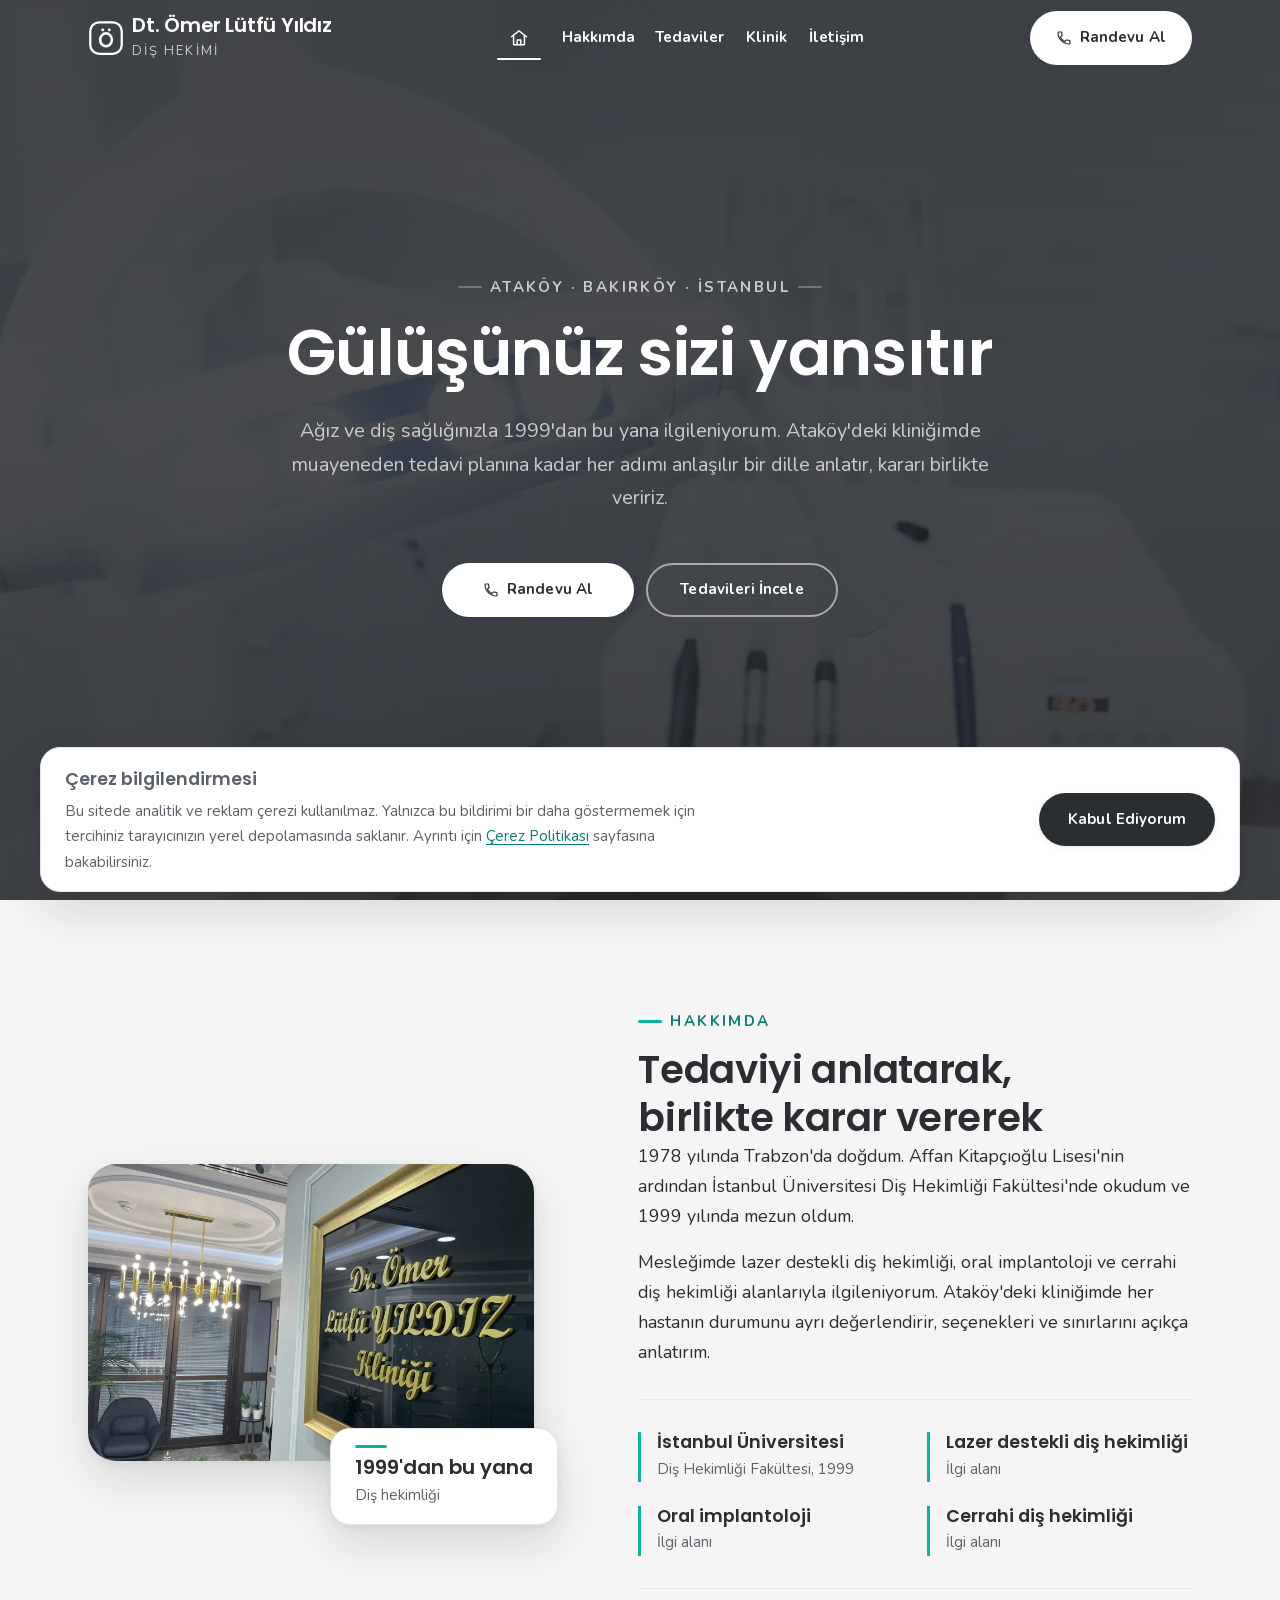
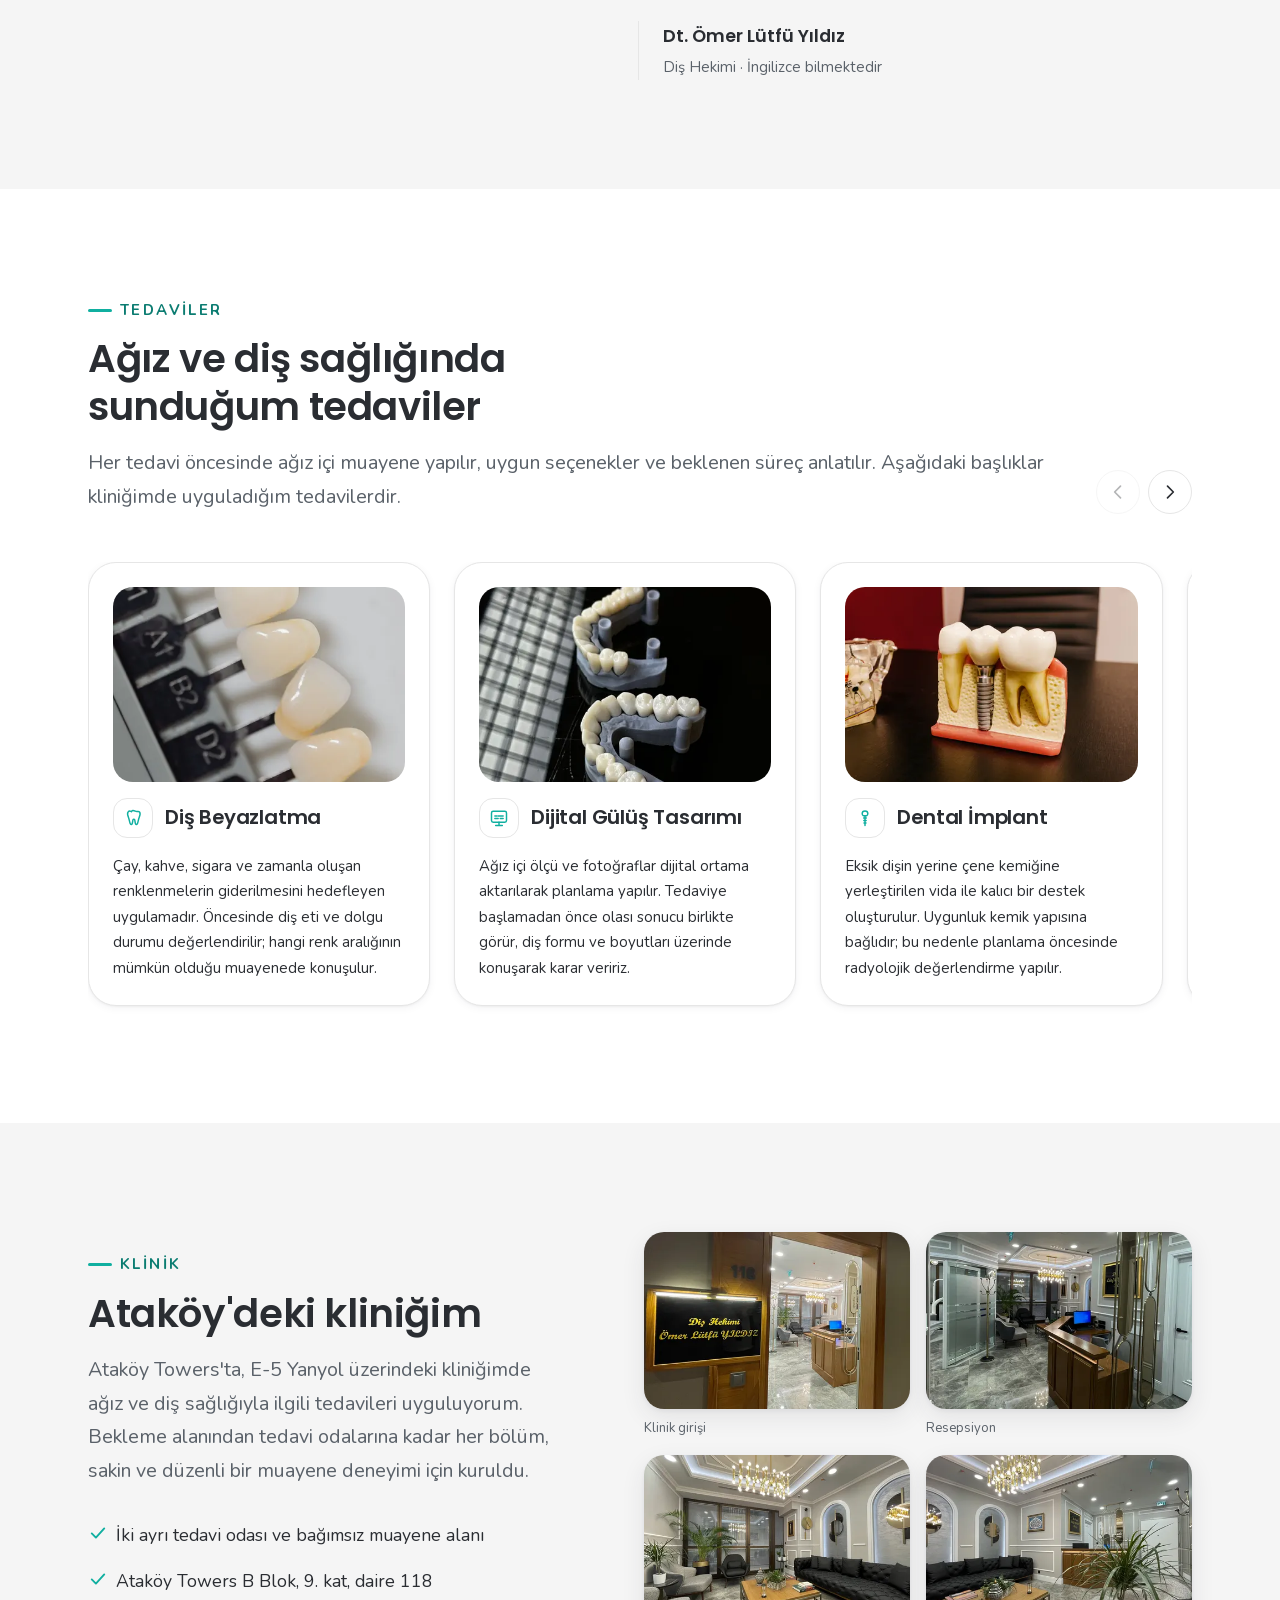
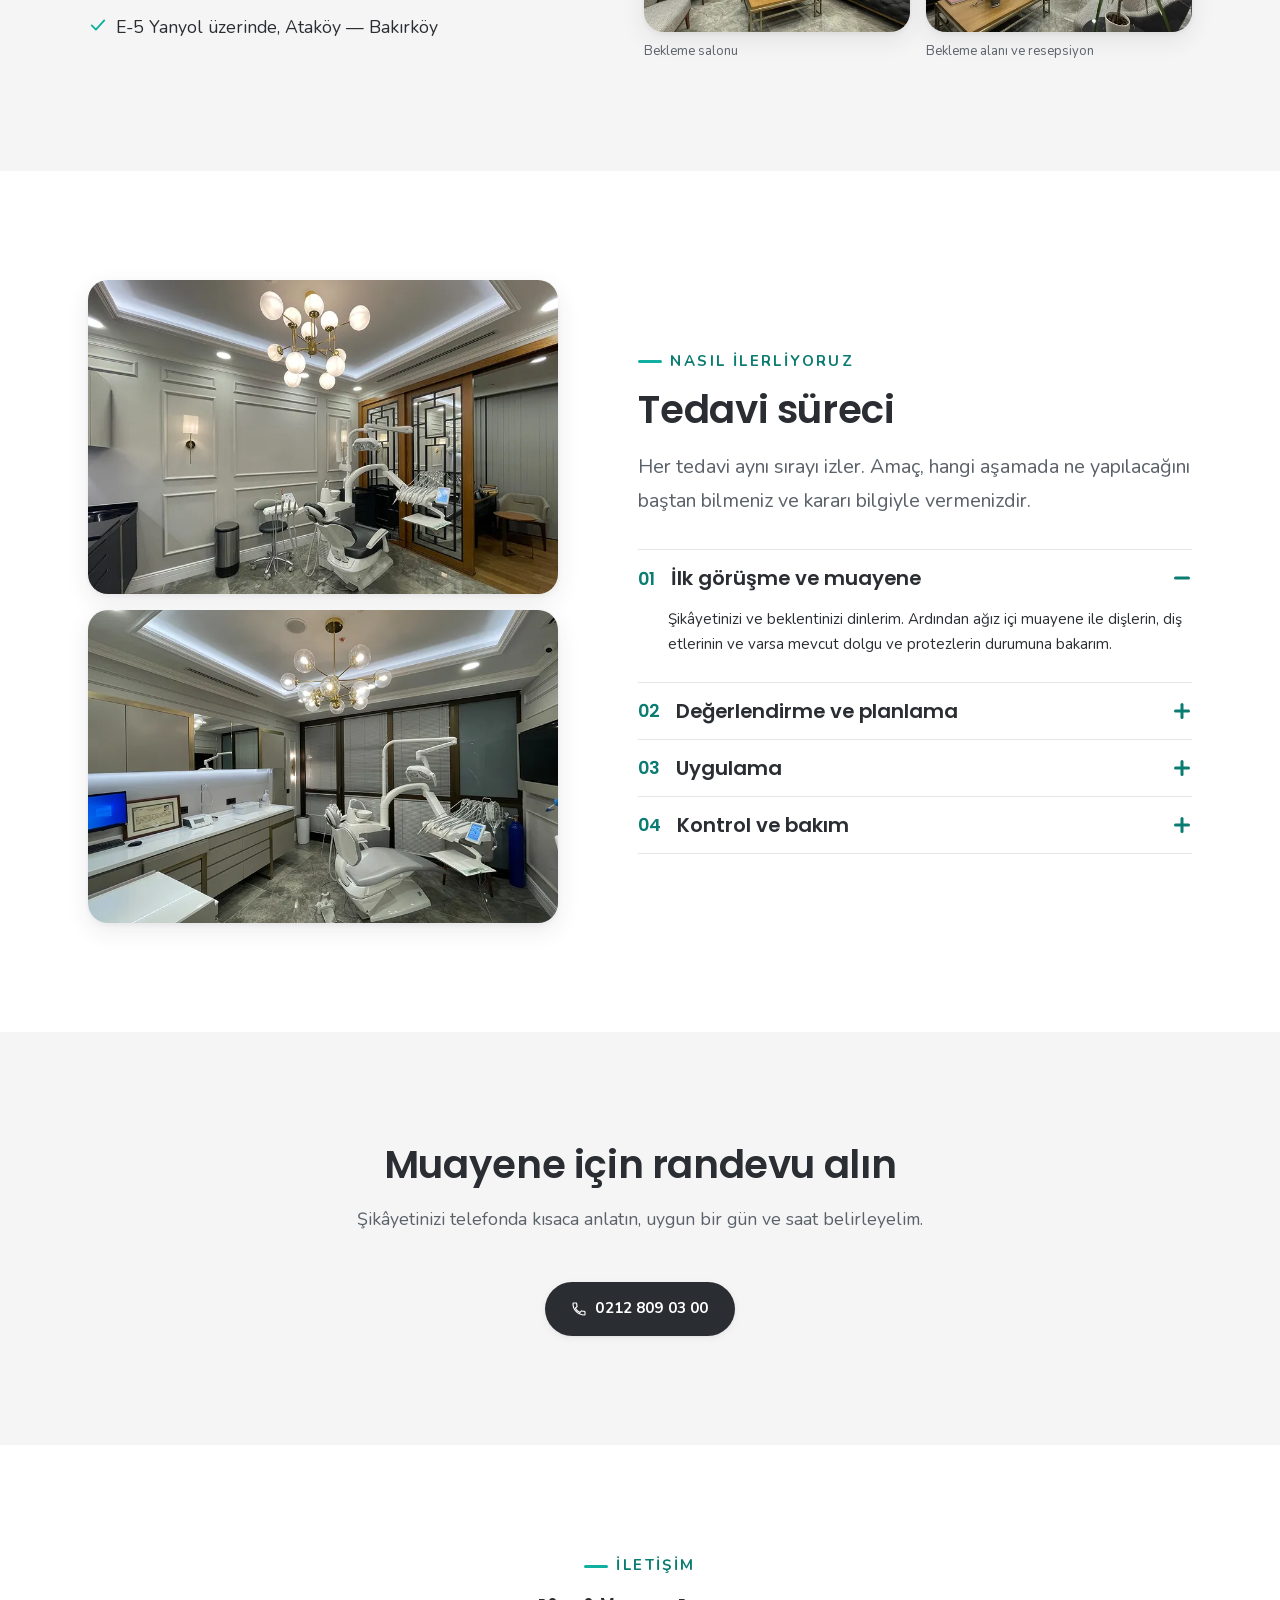
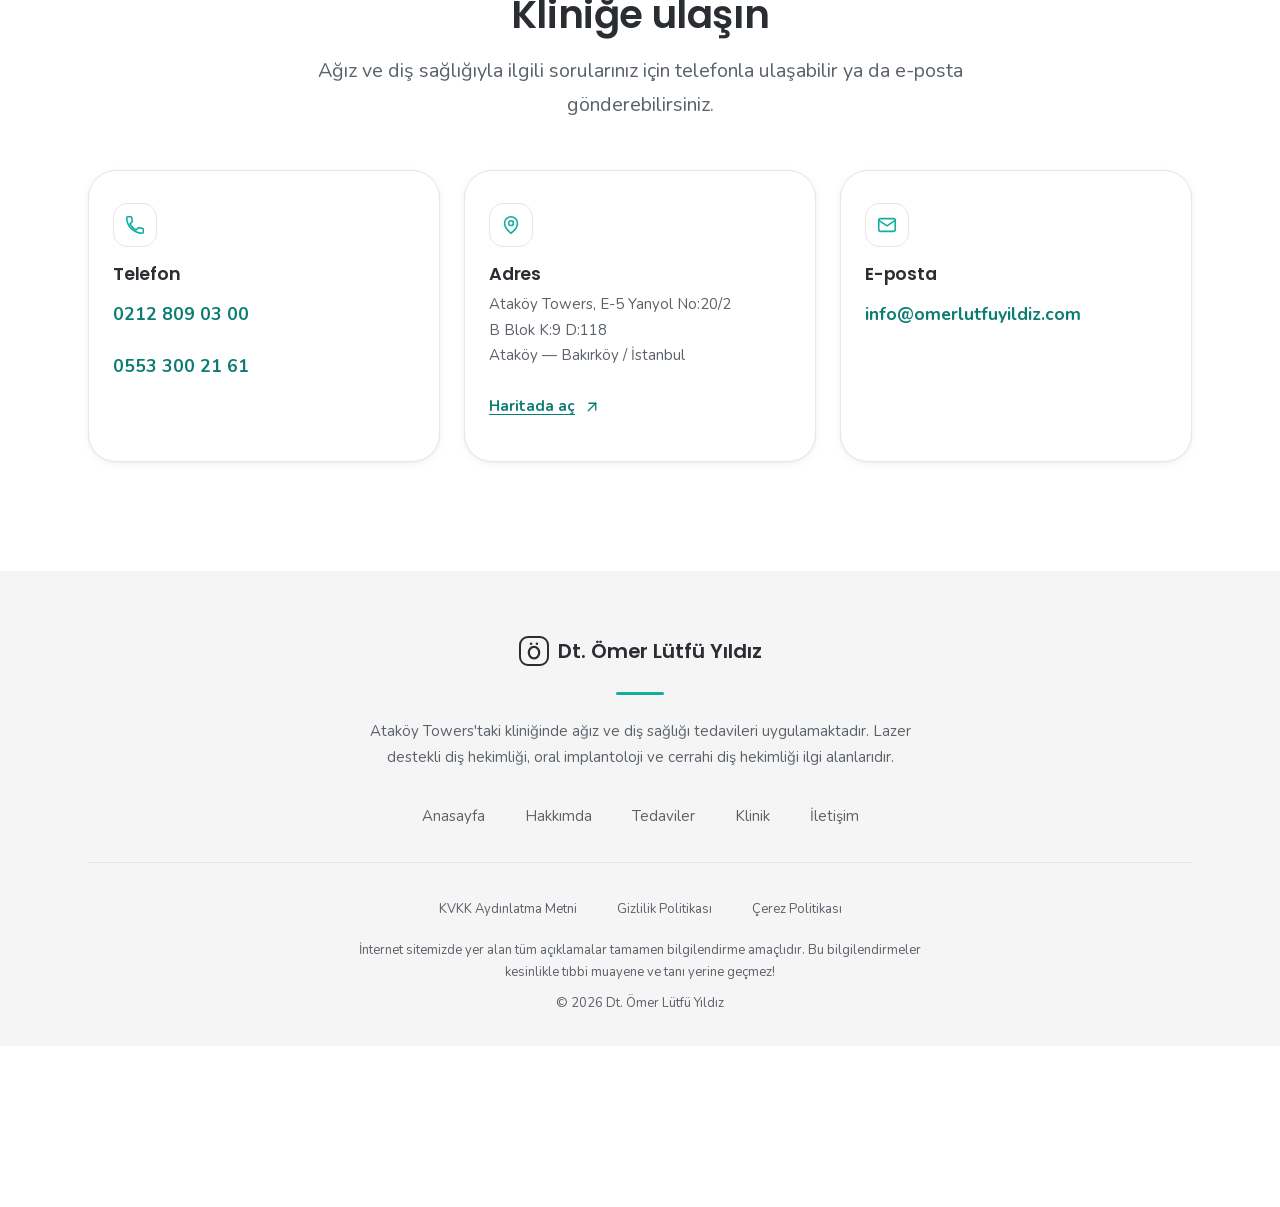
==== commit 6e818f97: "feat(brand): draw a monogram beside the wordmark The brand was type only. It now leads with a mark: " ====
--- a/index.html
+++ b/index.html
@@ -57,10 +57,18 @@
             href="#anasayfa"
             aria-label="Dt. Ömer Lütfü Yıldız — Ana sayfa"
           >
-            <span class="site-header__logo-name">
-              Dt. Ömer Lütfü <span class="site-header__logo-accent">Yıldız</span>
+            <svg class="site-header__logo-mark" viewBox="0 0 24 24" aria-hidden="true" focusable="false">
+              <rect x="1.5" y="1.5" width="21" height="21" rx="6" fill="none" stroke="currentColor" stroke-width="1.5" />
+              <ellipse cx="12" cy="13.2" rx="3.9" ry="4.3" fill="none" stroke="currentColor" stroke-width="1.7" />
+              <circle cx="9.8" cy="6.6" r="0.95" fill="currentColor" />
+              <circle cx="14.2" cy="6.6" r="0.95" fill="currentColor" />
+            </svg>
+            <span class="site-header__logo-text">
+              <span class="site-header__logo-name">
+                Dt. Ömer Lütfü <span class="site-header__logo-accent">Yıldız</span>
+              </span>
+              <span class="site-header__logo-role">Diş Hekimi</span>
             </span>
-            <span class="site-header__logo-role">Diş Hekimi</span>
           </a>
 
           <nav class="site-nav" id="site-nav" data-nav data-open="false" aria-label="Ana menü">
@@ -726,7 +734,15 @@
 
     <footer class="site-footer">
       <div class="container site-footer__inner">
-        <p class="site-footer__brand">Dt. Ömer Lütfü Yıldız</p>
+        <p class="site-footer__brand">
+          <svg class="site-footer__brand-mark" viewBox="0 0 24 24" aria-hidden="true" focusable="false">
+            <rect x="1.5" y="1.5" width="21" height="21" rx="6" fill="none" stroke="currentColor" stroke-width="1.5" />
+            <ellipse cx="12" cy="13.2" rx="3.9" ry="4.3" fill="none" stroke="currentColor" stroke-width="1.7" />
+            <circle cx="9.8" cy="6.6" r="0.95" fill="currentColor" />
+            <circle cx="14.2" cy="6.6" r="0.95" fill="currentColor" />
+          </svg>
+          Dt. Ömer Lütfü Yıldız
+        </p>
         <span class="site-footer__rule" aria-hidden="true"></span>
         <p class="site-footer__tagline">
           Ataköy Towers'taki kliniğinde ağız ve diş sağlığı tedavileri
--- a/assets/css/main.css
+++ b/assets/css/main.css
@@ -324,16 +324,30 @@
   min-height: var(--header-height);
 }
 
-/* --- Tipografik yazmarka (logo dosyası yok) --- */
+/* --- Monogram + tipografik yazmarka ---
+   Müşteriden logo dosyası gelmedi; monogram inline SVG olarak çizildi:
+   yuvarlak köşeli kare, içinde "Ö" (geometri, text etiketi değil).
+   Tamamı currentColor — şeffaf header'da beyaz, solid header'da koyu. */
 
 .site-header__logo {
-  display: grid;
+  display: flex;
   flex-shrink: 0;
-  align-content: center;
-  gap: var(--space-3xs);
+  align-items: center;
+  gap: var(--space-2xs);
   min-height: var(--tap-target);
   color: var(--header-fg);
   text-decoration: none;
+}
+
+.site-header__logo-mark {
+  flex-shrink: 0;
+  width: 2.25rem;
+  height: 2.25rem;
+}
+
+.site-header__logo-text {
+  display: grid;
+  gap: var(--space-3xs);
 }
 
 .site-header__logo-name {
@@ -1472,11 +1486,21 @@
   gap: var(--space-md);
 }
 
+/* Footer markası header'daki monogramın aynısını kullanır. */
 .site-footer__brand {
+  display: flex;
+  align-items: center;
+  gap: var(--space-2xs);
   color: var(--color-text);
   font-family: var(--font-family-heading);
   font-size: var(--font-size-lg);
   font-weight: var(--font-weight-medium);
+}
+
+.site-footer__brand-mark {
+  flex-shrink: 0;
+  width: 2rem;
+  height: 2rem;
 }
 
 /* Marka turkuazı ayraç */
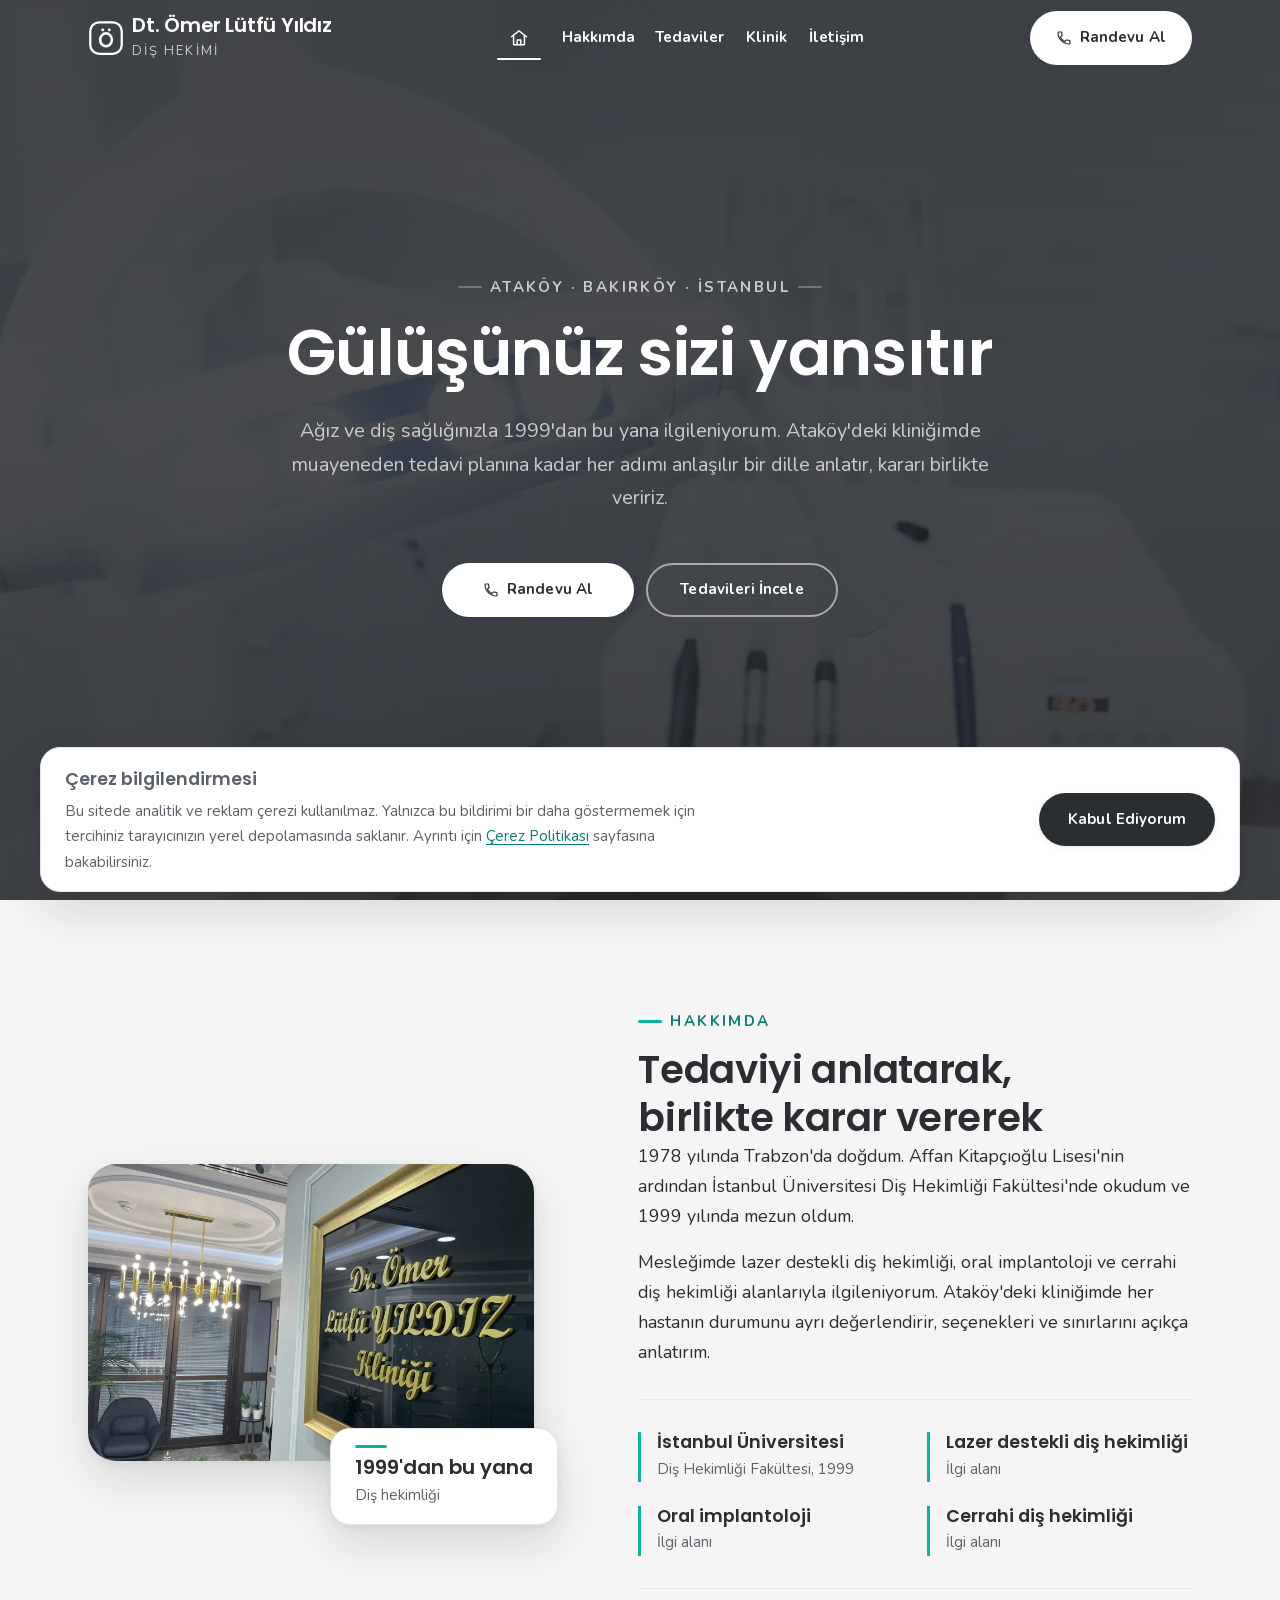
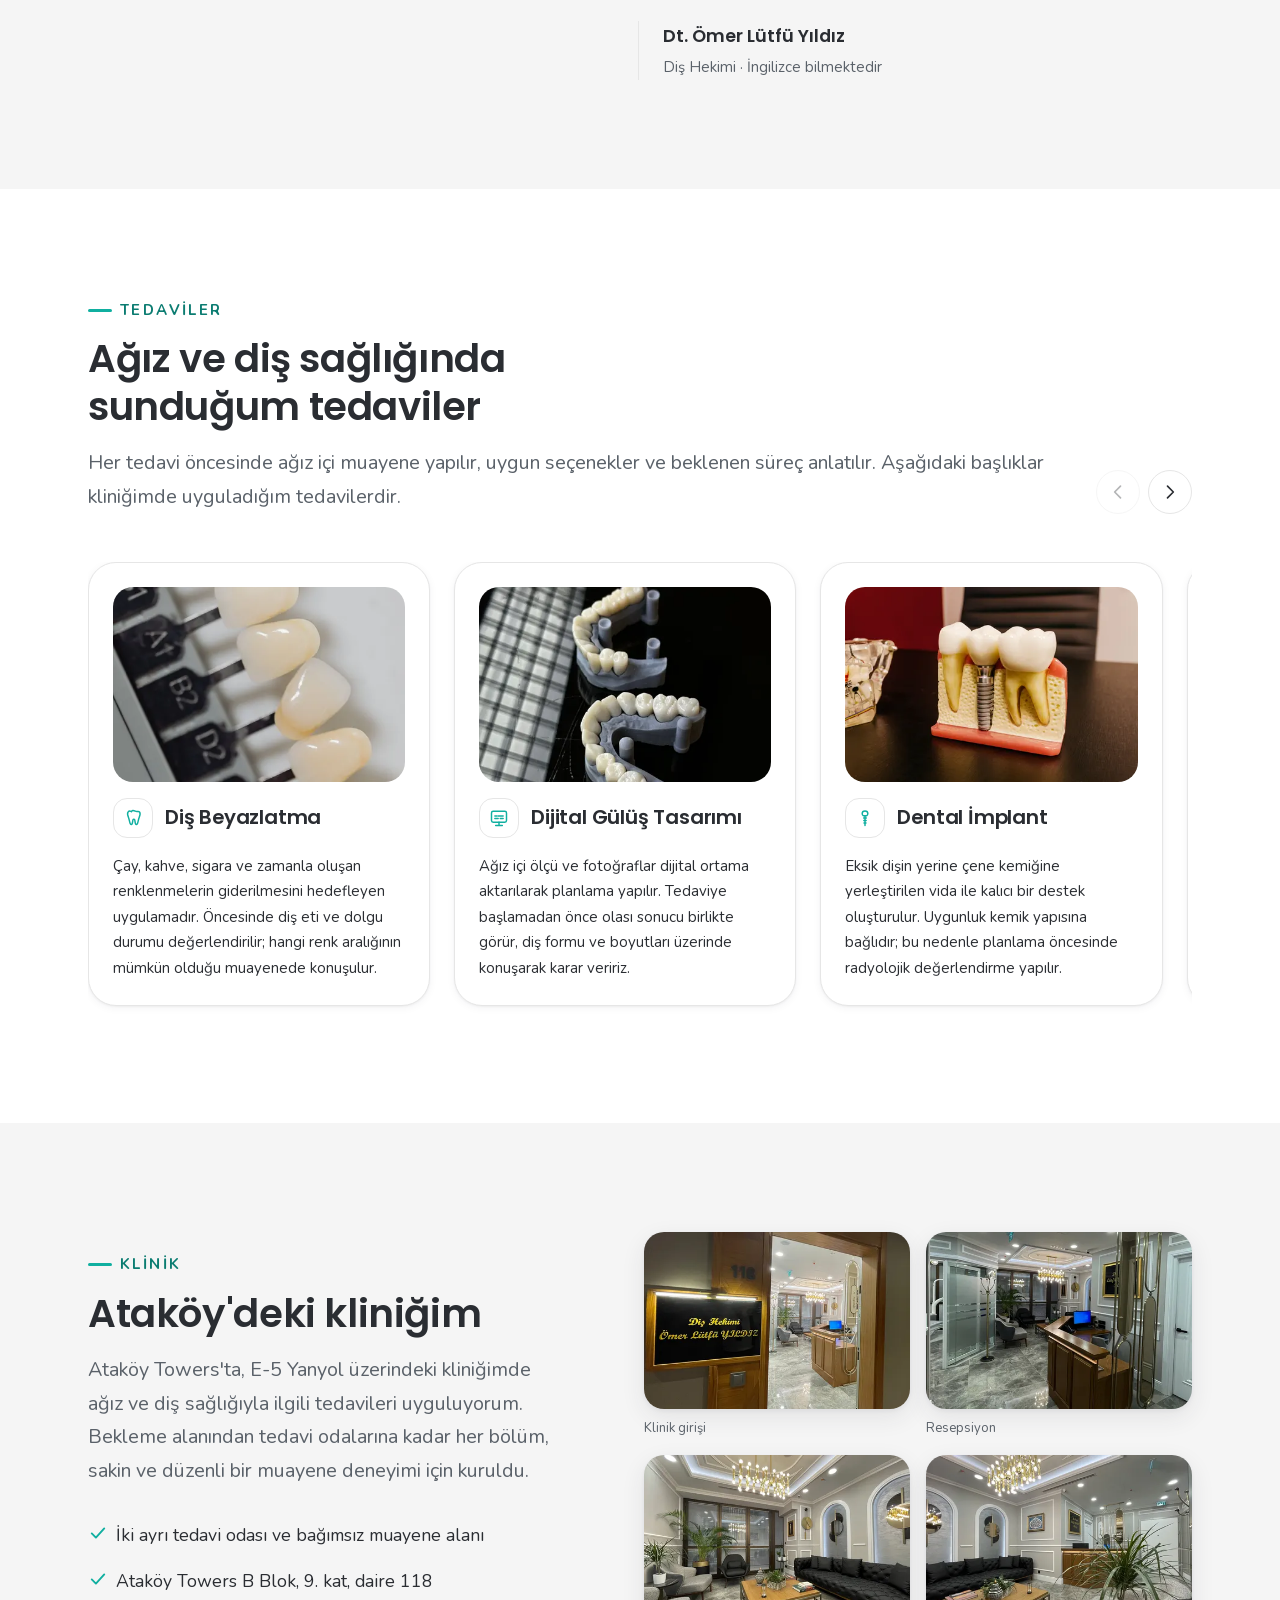
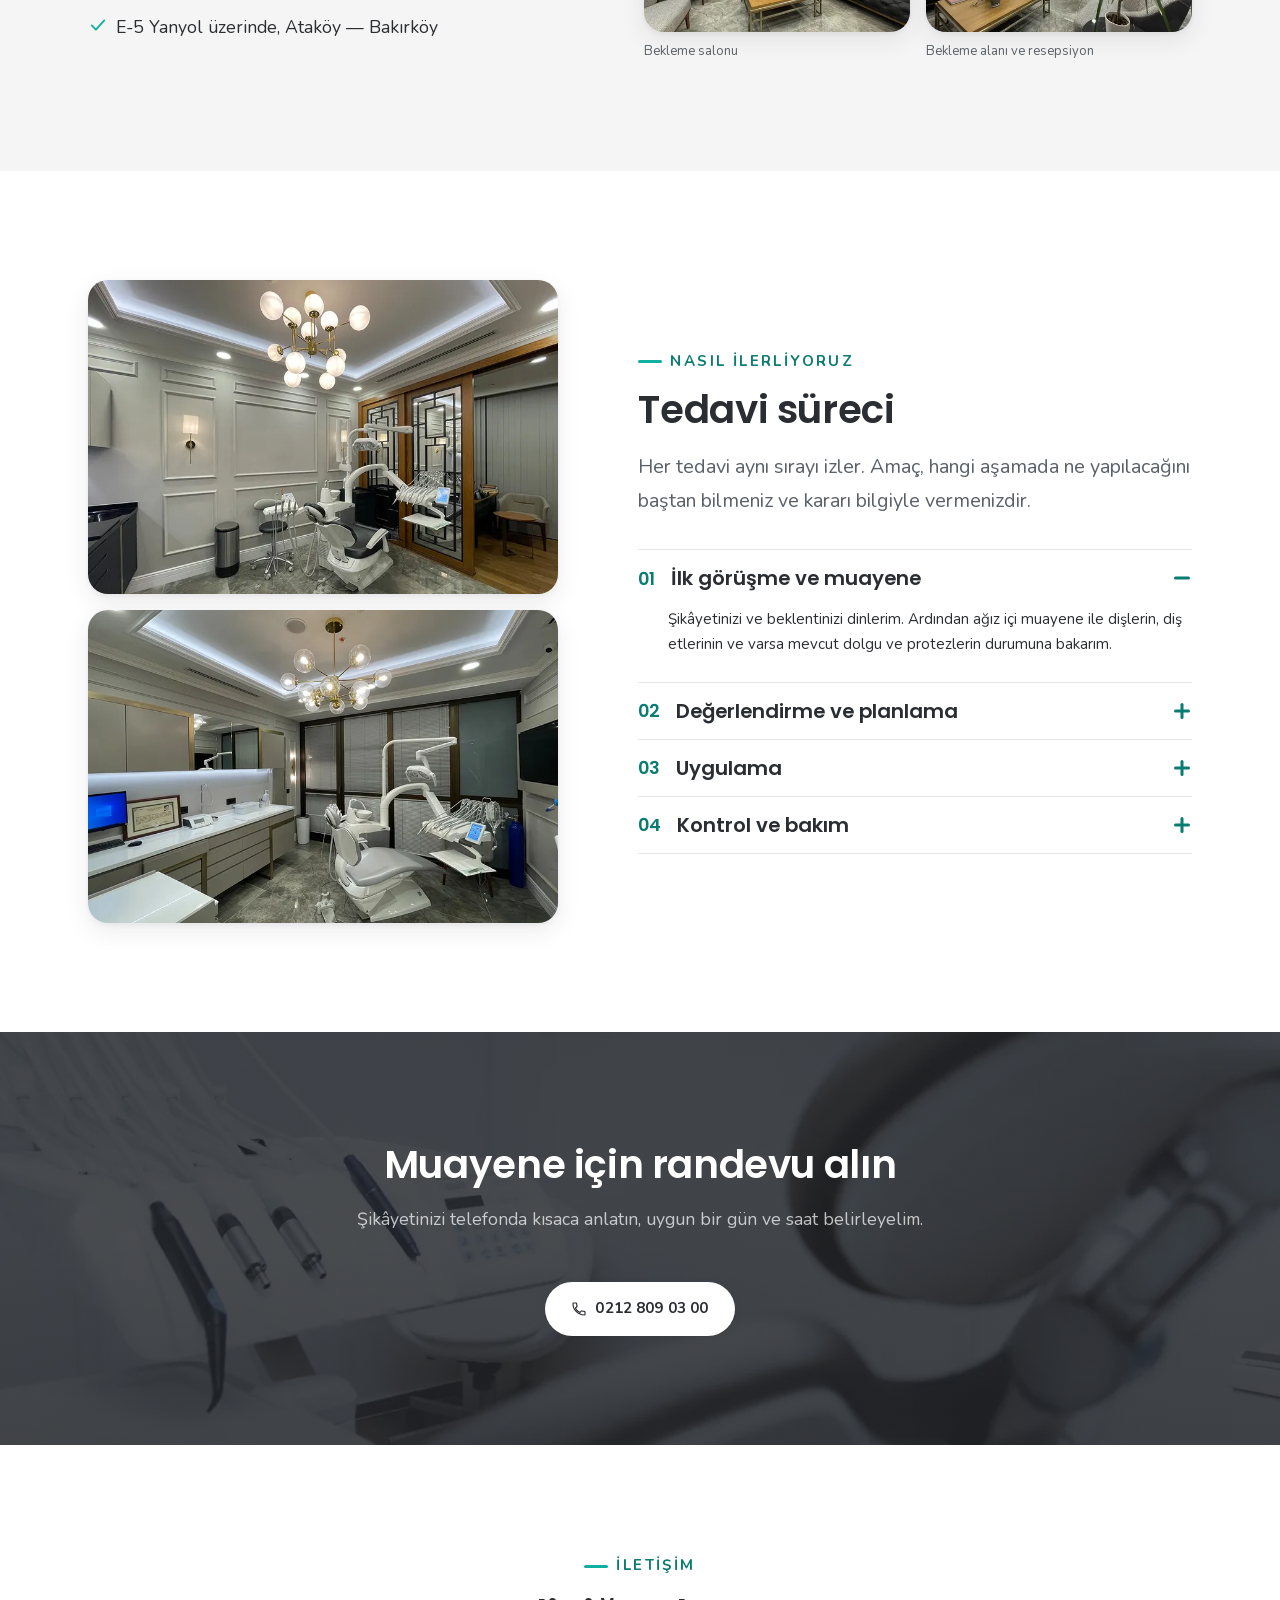
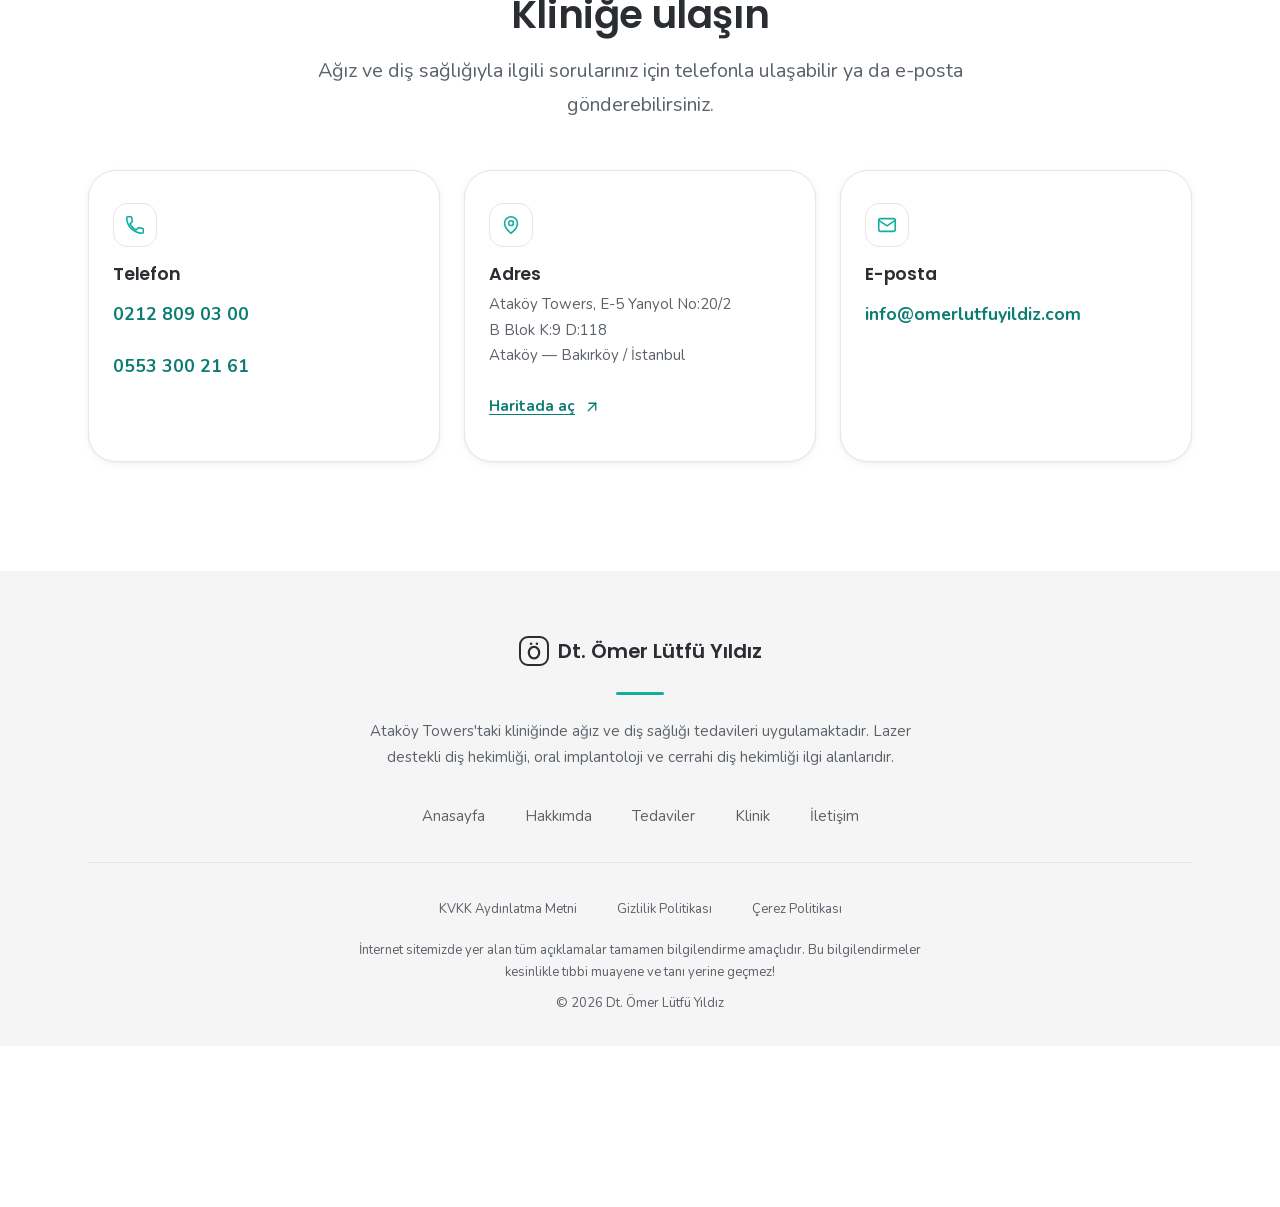
==== commit e6c1093c: "feat(cta): put the appointment band back on a photograph The light-palette pass flattened this band " ====
--- a/index.html
+++ b/index.html
@@ -645,6 +645,24 @@
 
       <!-- RANDEVU CTA -->
       <section class="cta" id="randevu" aria-labelledby="cta-title" data-reveal>
+        <div class="cta__media">
+          <img
+            class="cta__image"
+            src="assets/img/cta-treatment-room-1440.webp"
+            srcset="
+              assets/img/cta-treatment-room-768.webp   768w,
+              assets/img/cta-treatment-room-1440.webp 1440w,
+              assets/img/cta-treatment-room-1920.webp 1920w
+            "
+            sizes="100vw"
+            alt=""
+            width="1920"
+            height="686"
+            loading="lazy"
+            decoding="async"
+          />
+        </div>
+        <div class="cta__overlay" aria-hidden="true"></div>
         <div class="container">
           <h2 class="cta__title" id="cta-title">Muayene için randevu alın</h2>
           <p class="cta__text">
--- a/assets/css/tokens.css
+++ b/assets/css/tokens.css
@@ -144,6 +144,18 @@
     rgb(42 45 50 / 0.74) 0%,
     rgb(42 45 50 / 0.66) 45%,
     rgb(42 45 50 / 0.82) 100%
+  );
+
+  /* --- Randevu CTA bandı overlay'i ----------------------------------------
+     Aynı nötr koyu gri taban. Görsel export'ta 0.5 parlaklığa karartılmıştı,
+     bu yüzden alfalar hero ile banner'ın arasında. Gerçek pikseller üzerinde
+     en kötü durum: beyaz 8.42:1, %72 muted metin 5.31:1.
+     ---------------------------------------------------------------------- */
+  --overlay-cta: linear-gradient(
+    180deg,
+    rgb(42 45 50 / 0.66) 0%,
+    rgb(42 45 50 / 0.62) 50%,
+    rgb(42 45 50 / 0.72) 100%
   );
 
   /* --- Spacing ölçeği ---------------------------------------------------- */
--- a/assets/css/main.css
+++ b/assets/css/main.css
@@ -1357,17 +1357,42 @@
    11. Randevu CTA bandı
    ========================================================================== */
 
-/* Fotoğraf zemin ve koyu katman kaldırıldı; bant artık açık gri zemin
-   üzerinde ortalanmış metin. */
+/* Fotoğraf zeminli bant — hero ve yasal banner ile aynı kurgu: kliniğin
+   tedavi odası karesi, üstünde nötr koyu gri overlay, beyaz metin. */
 .cta {
+  position: relative;
   padding-block: var(--space-section);
-  background-color: var(--color-bg-alt);
+  color: var(--color-text-inverse);
+  isolation: isolate;
   text-align: center;
+}
+
+.cta__media,
+.cta__overlay {
+  position: absolute;
+  inset: 0;
+}
+
+.cta__media {
+  z-index: -2;
+}
+
+.cta__image {
+  width: 100%;
+  height: 100%;
+  object-fit: cover;
+  object-position: center;
+}
+
+.cta__overlay {
+  z-index: -1;
+  background-image: var(--overlay-cta);
 }
 
 .cta__title {
   max-width: 24ch;
   margin-inline: auto;
+  color: var(--color-text-inverse);
   font-size: var(--font-size-2xl);
 }
 
@@ -1375,11 +1400,25 @@
   max-width: 52ch;
   margin-inline: auto;
   margin-block-start: var(--space-sm);
-  color: var(--color-text-muted);
+  color: var(--color-text-inverse-muted);
 }
 
 .cta__button {
   margin-block-start: var(--space-xl);
+}
+
+/* Koyu zeminde birincil buton ters çevrilir: beyaz dolgu, koyu metin. */
+.cta .button--primary {
+  background-color: var(--color-text-inverse);
+  color: var(--color-text);
+}
+
+.cta .button--primary:hover {
+  background-color: var(--color-bg-alt);
+}
+
+.cta :focus-visible {
+  outline-color: var(--color-focus-inverse);
 }
 
 @media (max-width: 29.999rem) {
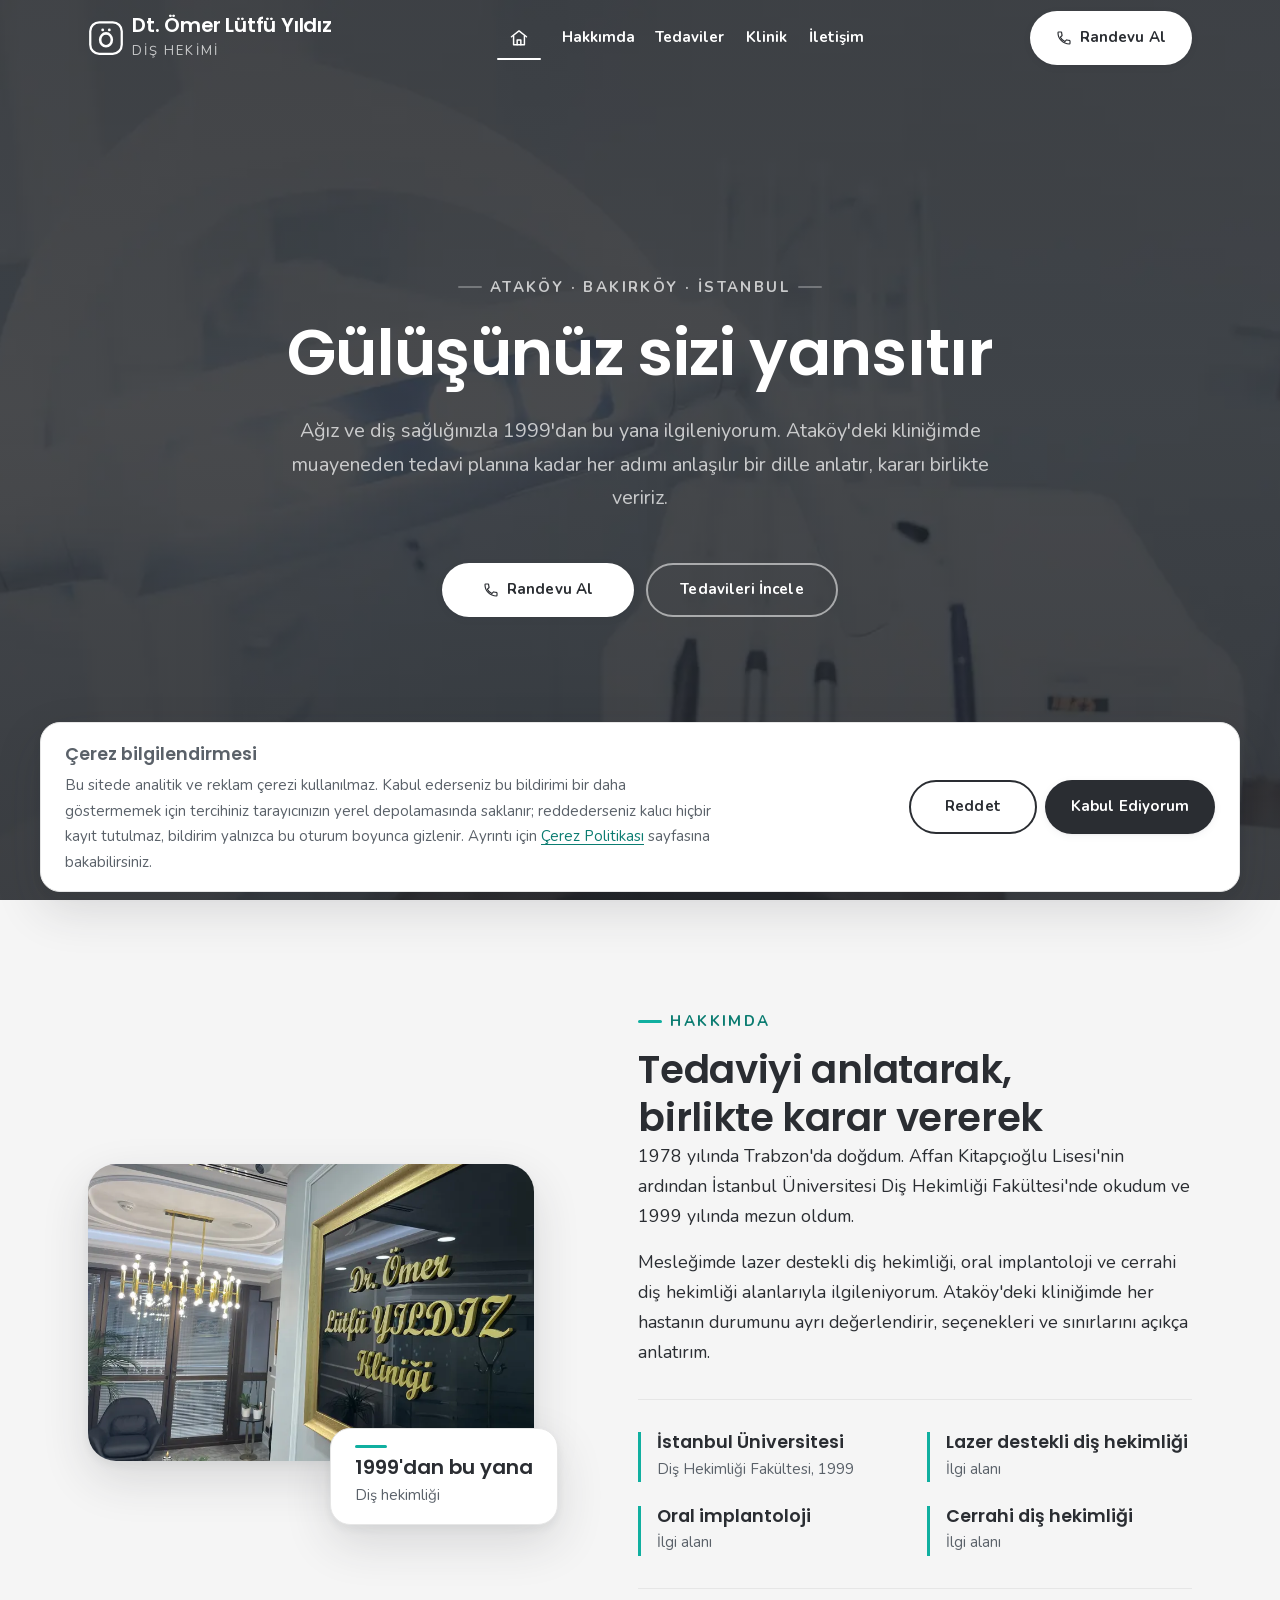
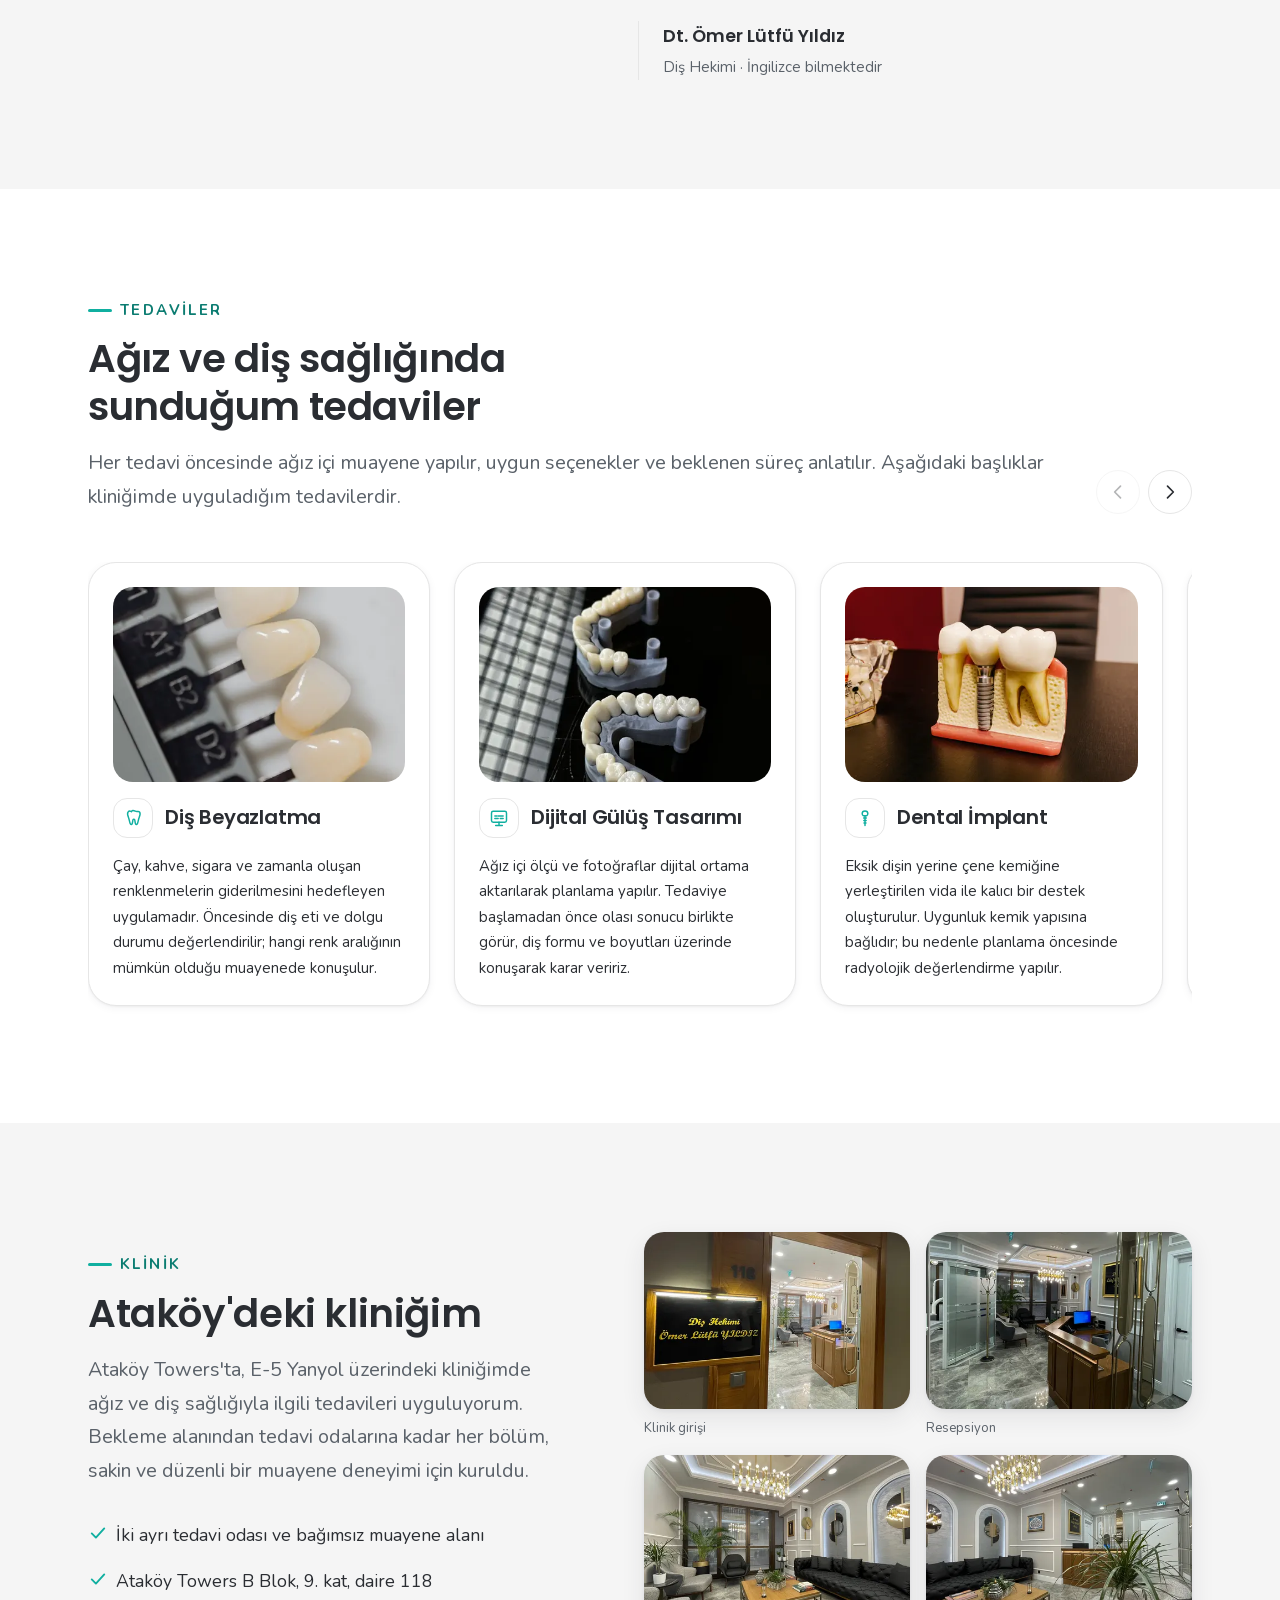
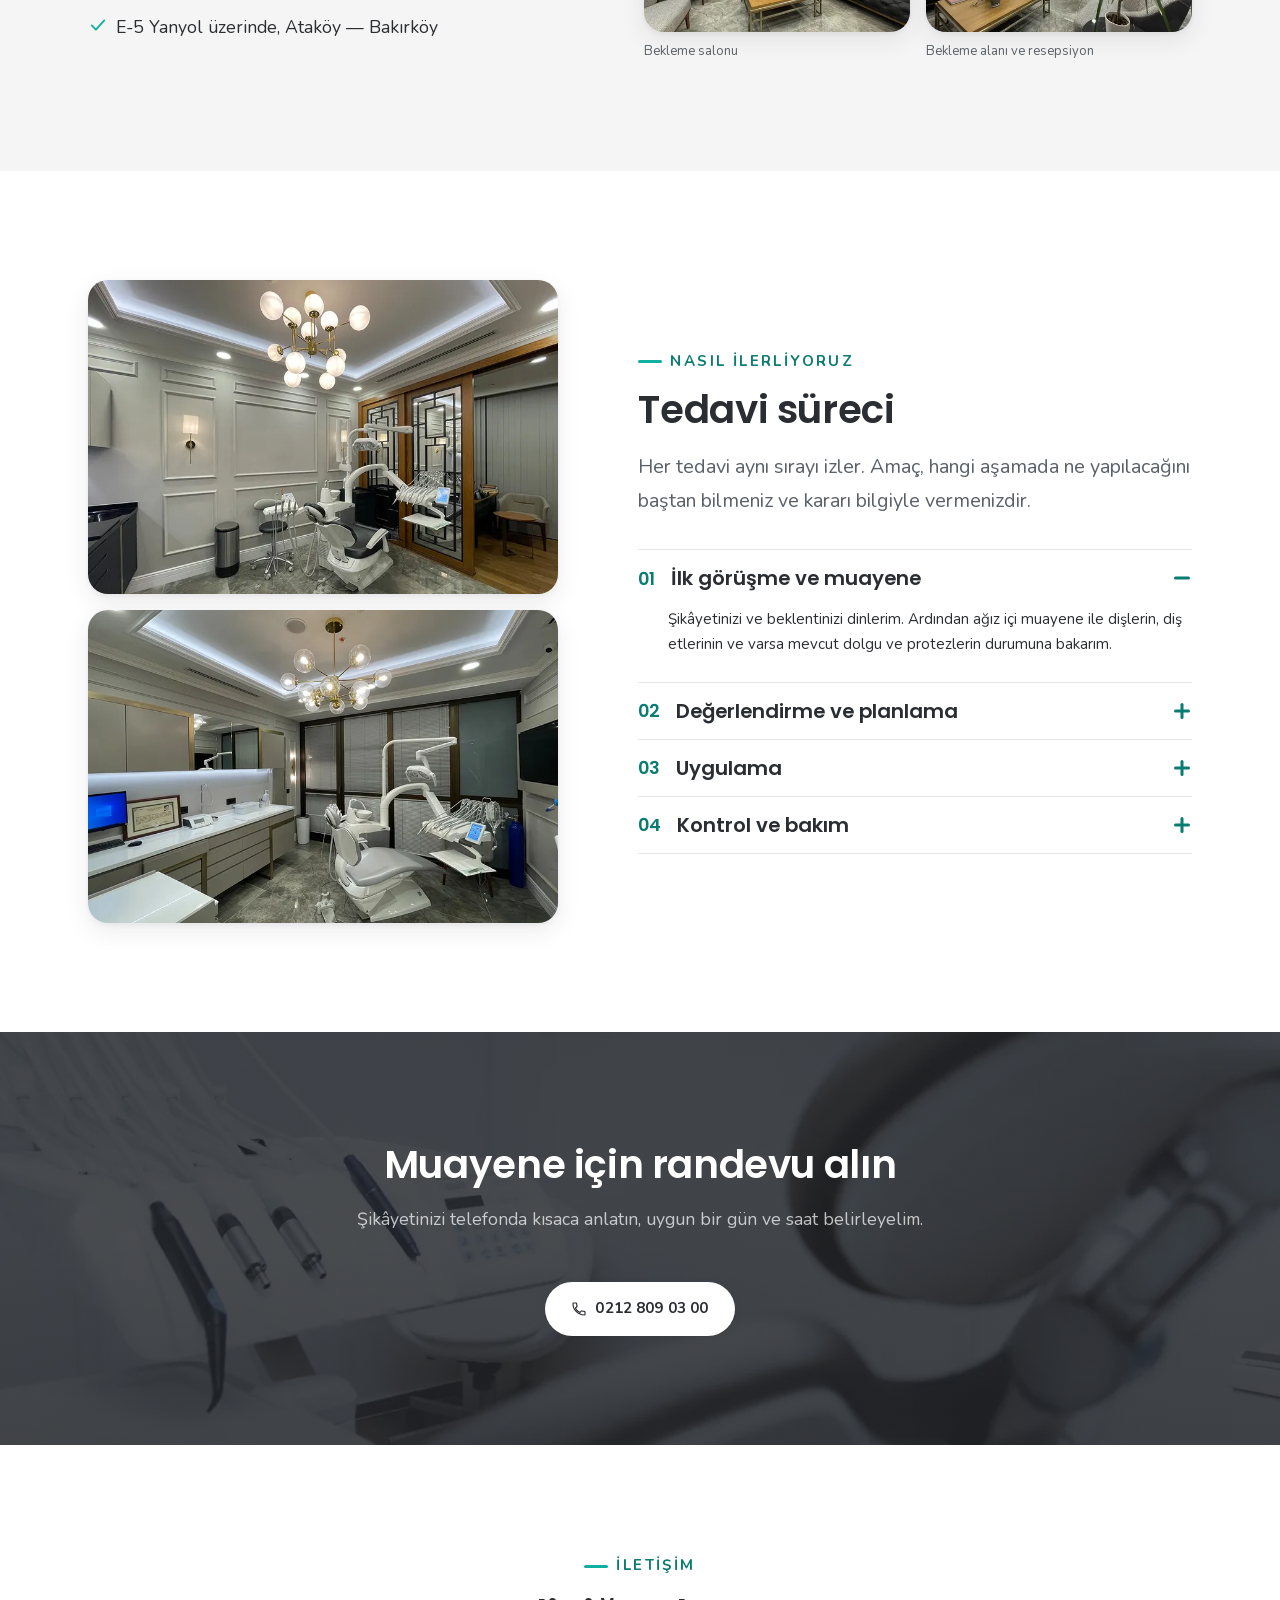
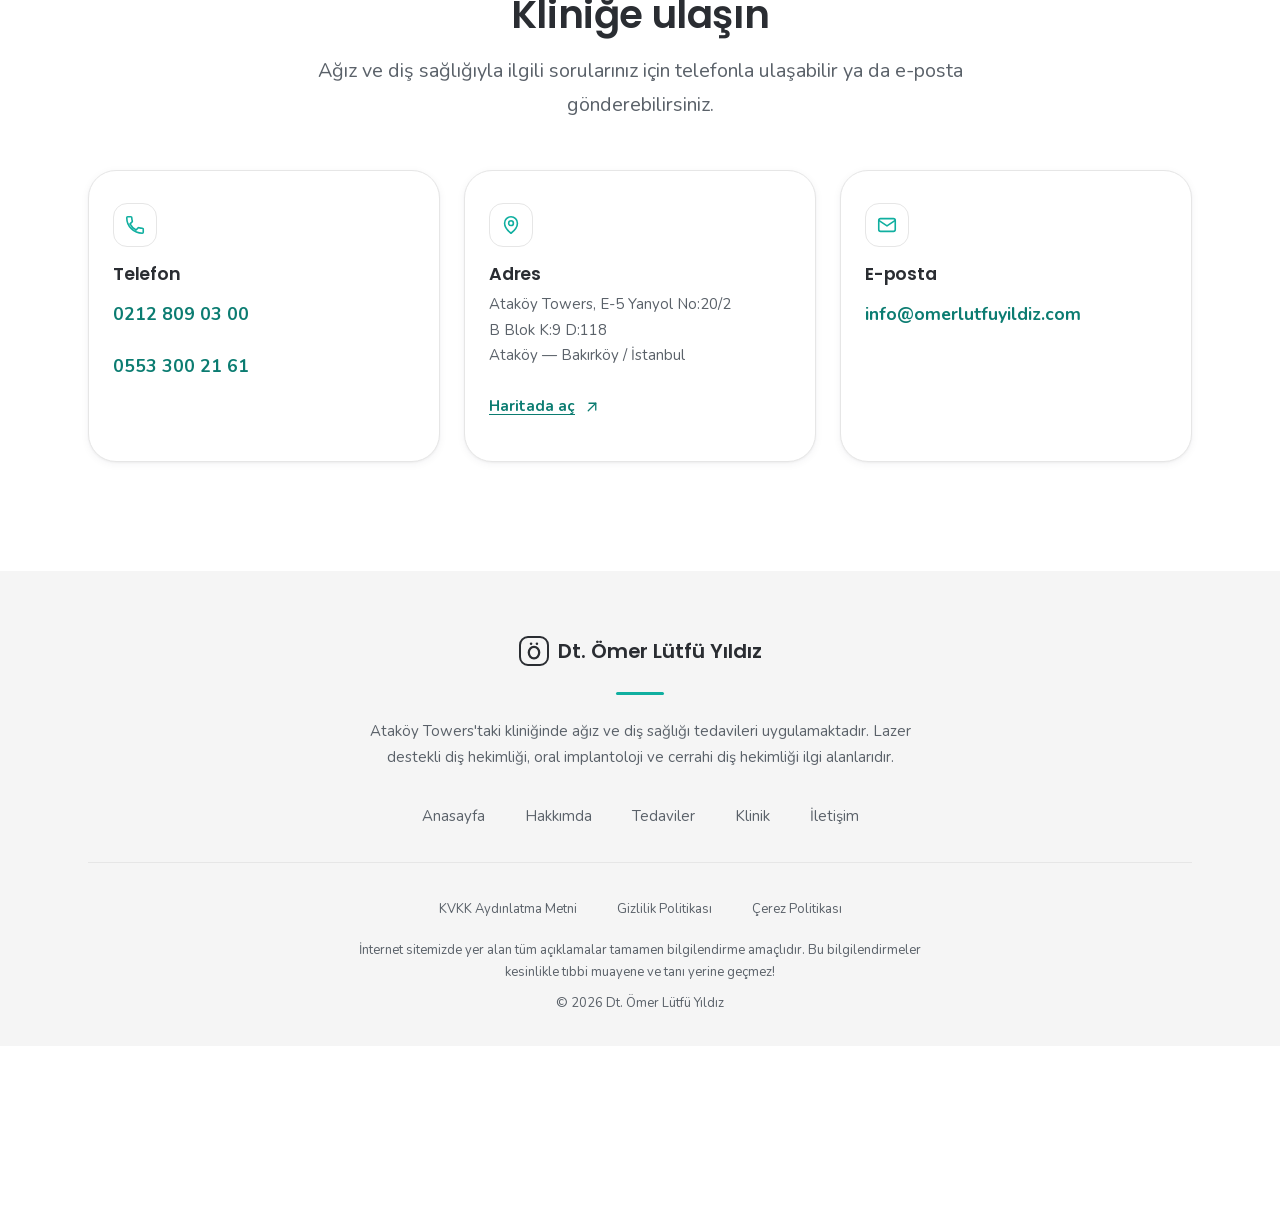
==== commit b70e5518: "feat(cookie): add a reject button to the notice The notice only offered "Kabul Ediyorum", which is n" ====
--- a/index.html
+++ b/index.html
@@ -807,20 +807,30 @@
         <div>
           <p class="cookie__title" id="cookie-title">Çerez bilgilendirmesi</p>
           <p class="cookie__text" id="cookie-text">
-            Bu sitede analitik ve reklam çerezi kullanılmaz. Yalnızca bu
-            bildirimi bir daha göstermemek için tercihiniz tarayıcınızın yerel
-            depolamasında saklanır. Ayrıntı için
-            <a href="cerez-politikasi.html">Çerez Politikası</a> sayfasına
+            Bu sitede analitik ve reklam çerezi kullanılmaz. Kabul ederseniz
+            bu bildirimi bir daha göstermemek için tercihiniz tarayıcınızın
+            yerel depolamasında saklanır; reddederseniz kalıcı hiçbir kayıt
+            tutulmaz, bildirim yalnızca bu oturum boyunca gizlenir. Ayrıntı
+            için <a href="cerez-politikasi.html">Çerez Politikası</a> sayfasına
             bakabilirsiniz.
           </p>
         </div>
-        <button
-          class="button button--primary cookie__accept"
-          type="button"
-          data-cookie-accept
-        >
-          Kabul Ediyorum
-        </button>
+        <div class="cookie__actions">
+          <button
+            class="button button--outline cookie__button"
+            type="button"
+            data-cookie-reject
+          >
+            Reddet
+          </button>
+          <button
+            class="button button--primary cookie__button"
+            type="button"
+            data-cookie-accept
+          >
+            Kabul Ediyorum
+          </button>
+        </div>
       </div>
     </div>
 
--- a/assets/css/main.css
+++ b/assets/css/main.css
@@ -1660,13 +1660,20 @@
   font-size: var(--font-size-sm);
 }
 
-.cookie__accept {
+.cookie__actions {
+  display: flex;
   flex-shrink: 0;
-  min-width: 11rem;
-}
-
+  gap: var(--space-2xs);
+}
+
+.cookie__button {
+  min-width: 8rem;
+}
+
+/* Dar ekranda iki buton alt alta ve tam genişlik */
 @media (max-width: 29.999rem) {
-  .cookie__accept {
+  .cookie__actions {
+    flex-direction: column;
     width: 100%;
   }
 }
